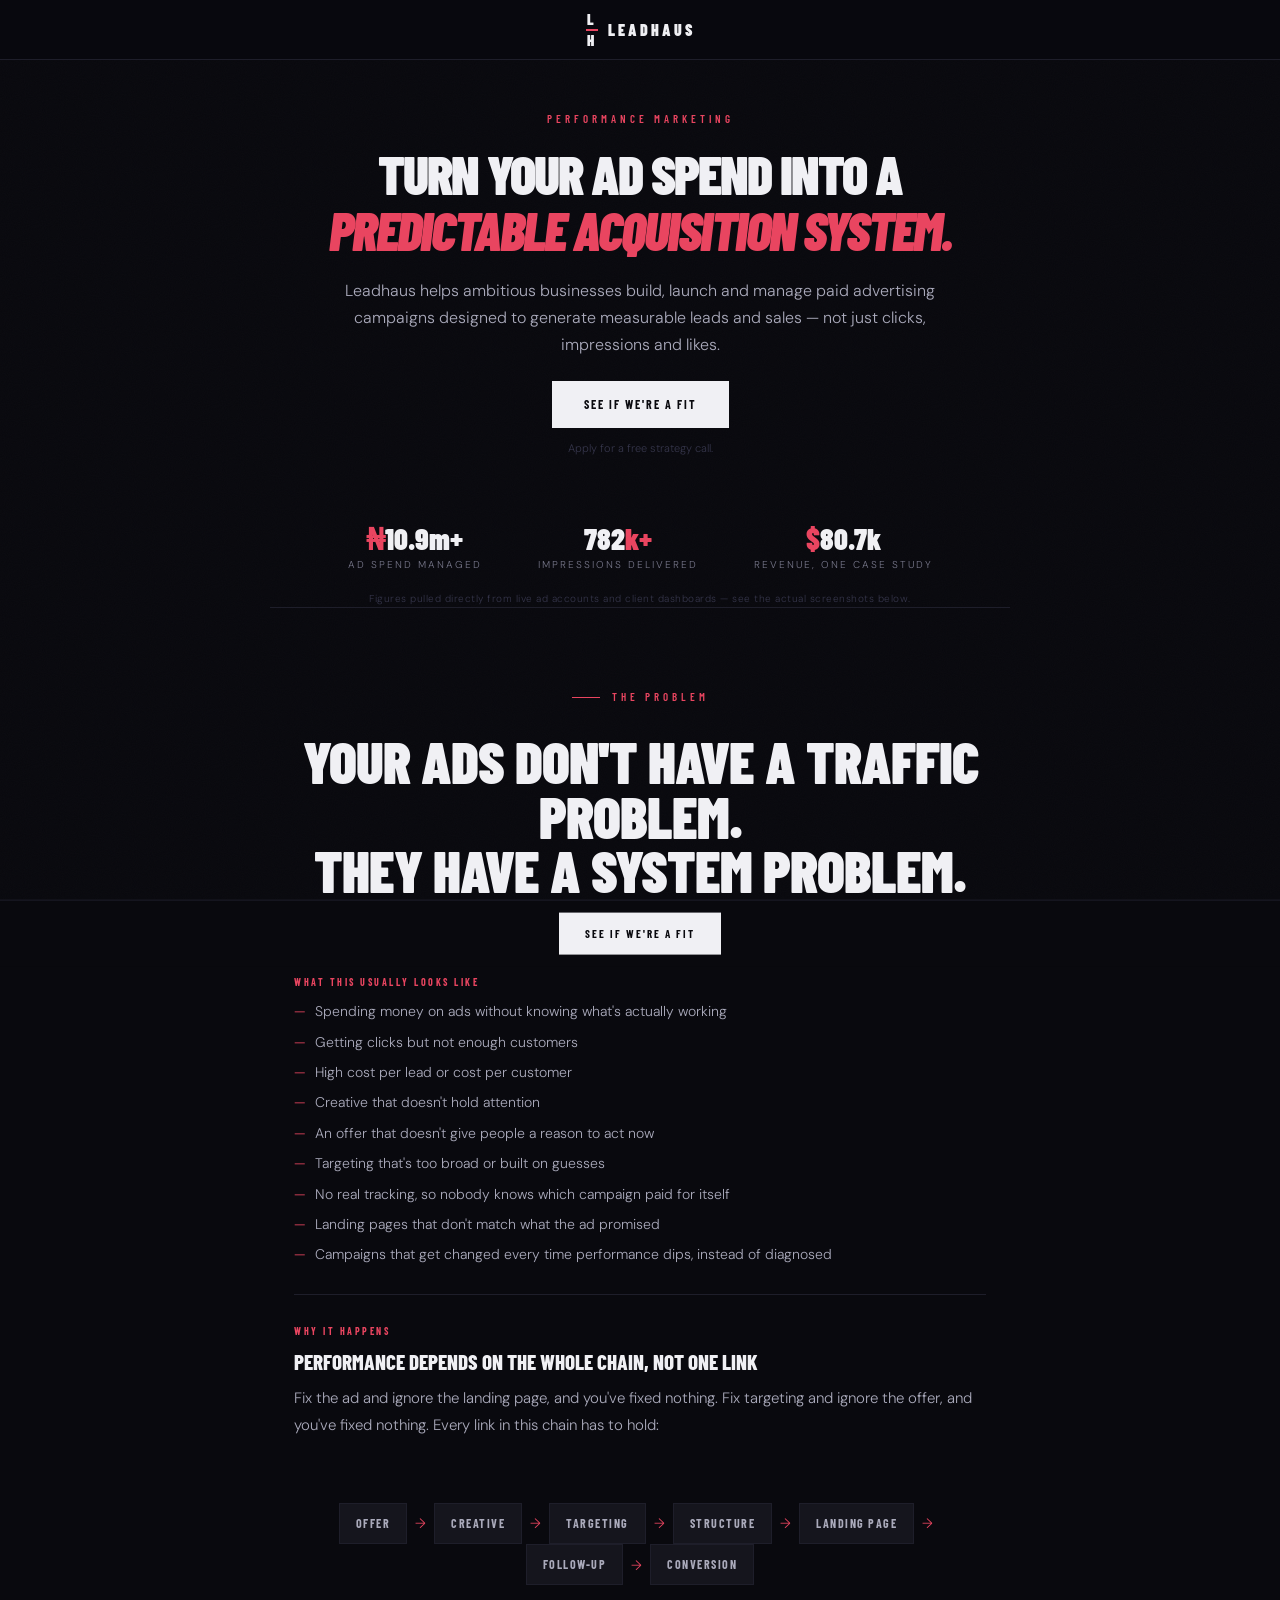
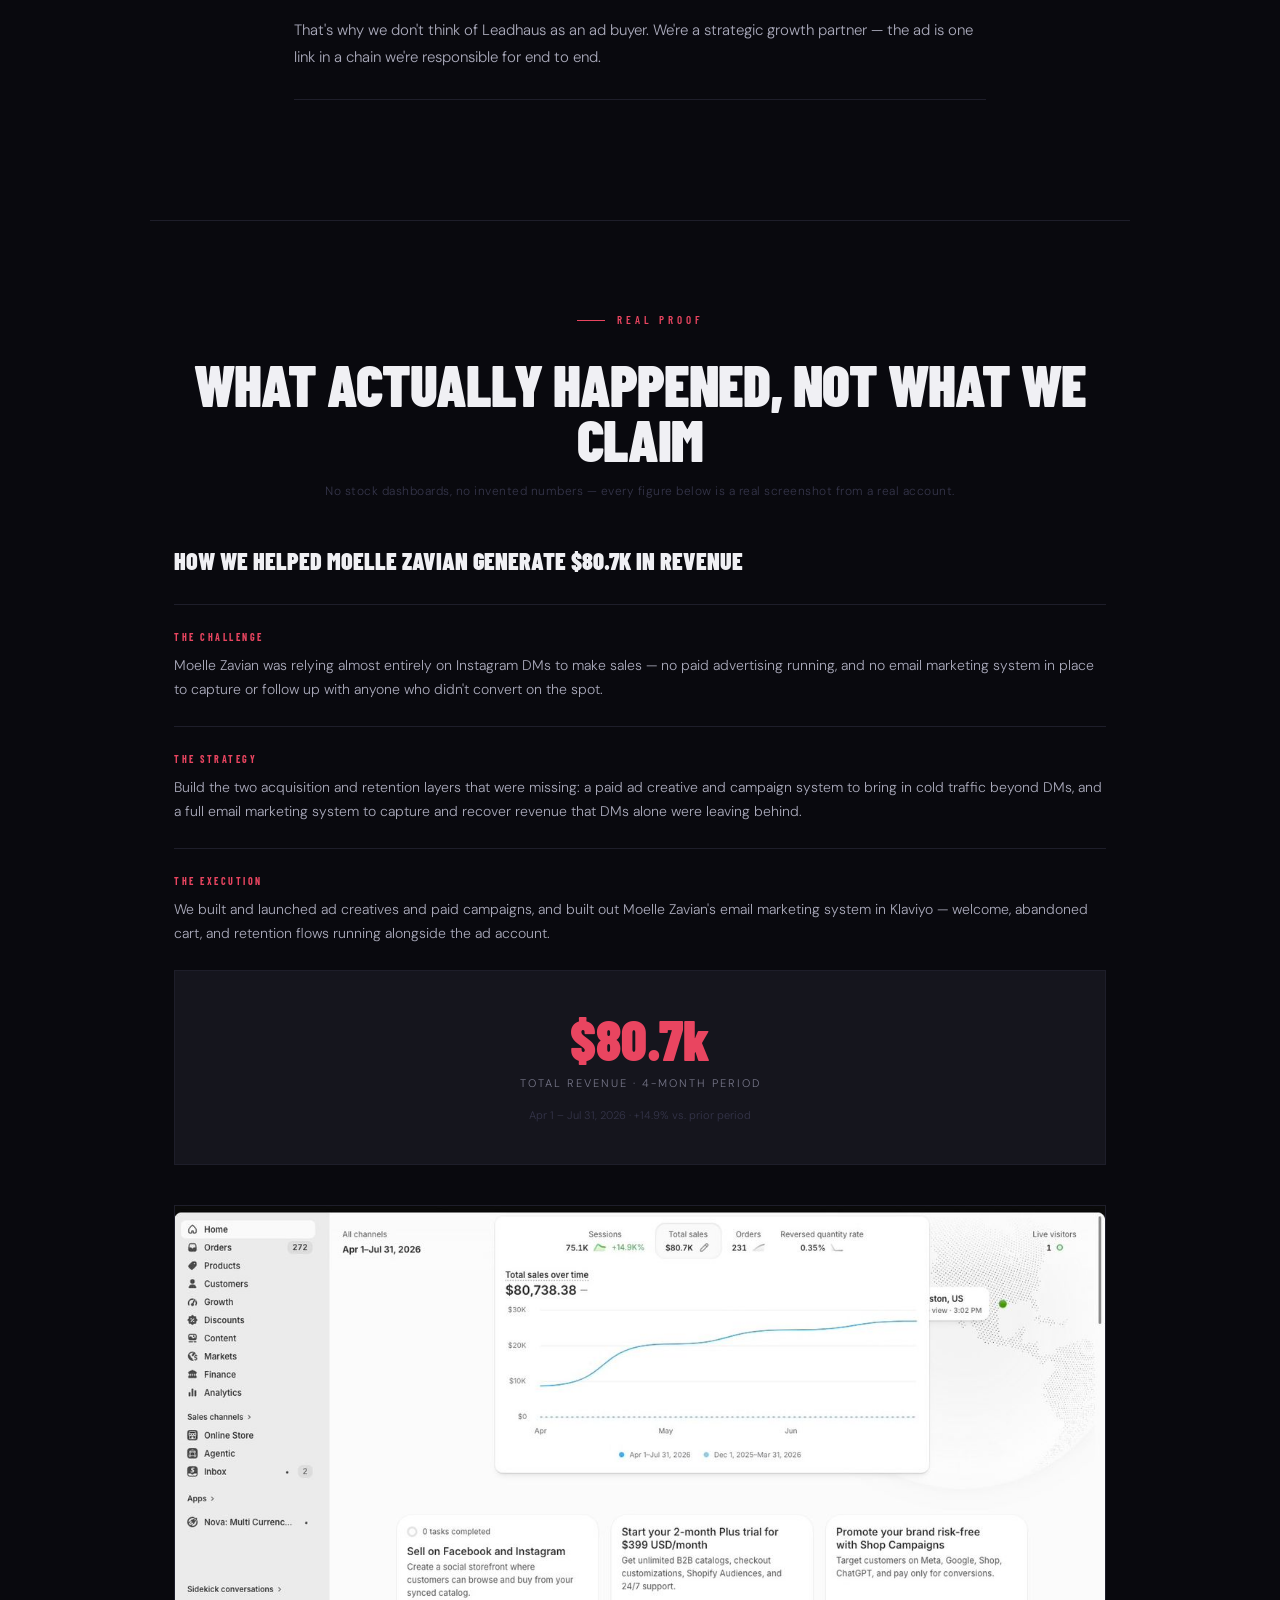
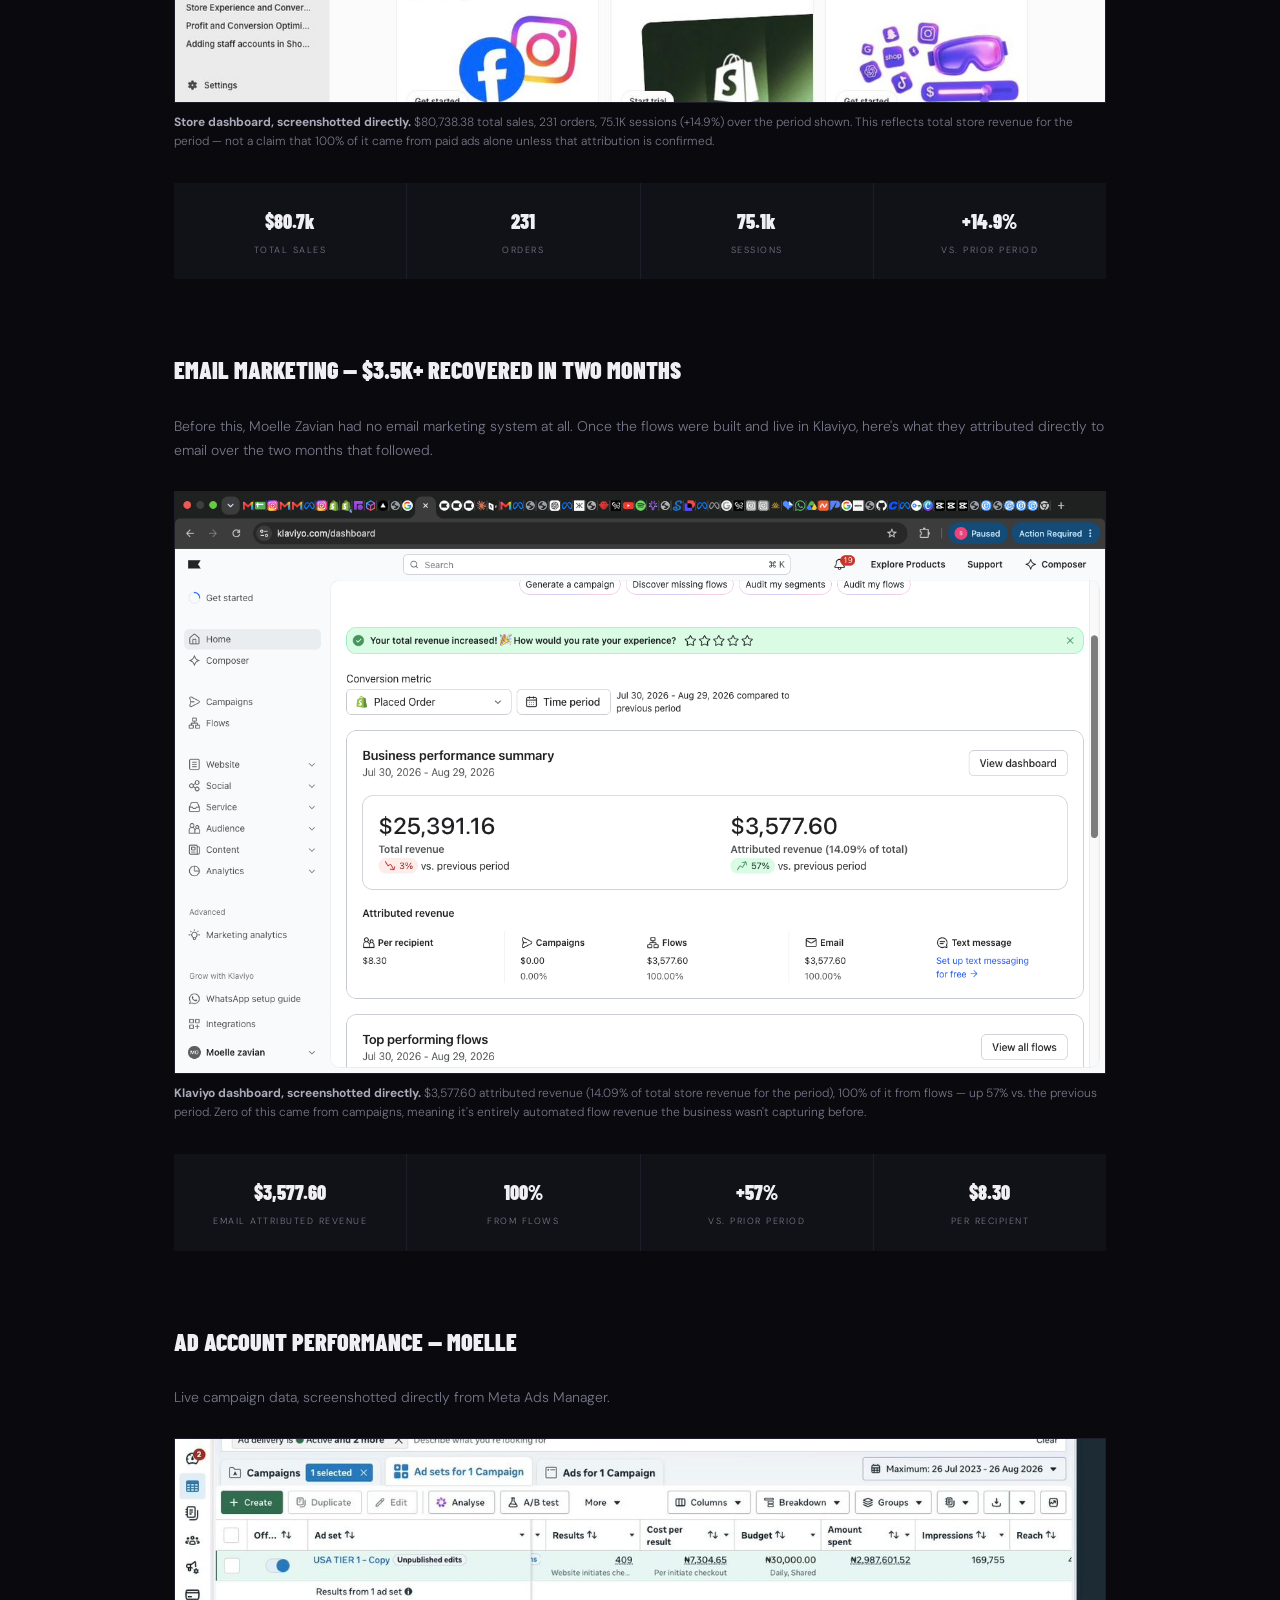
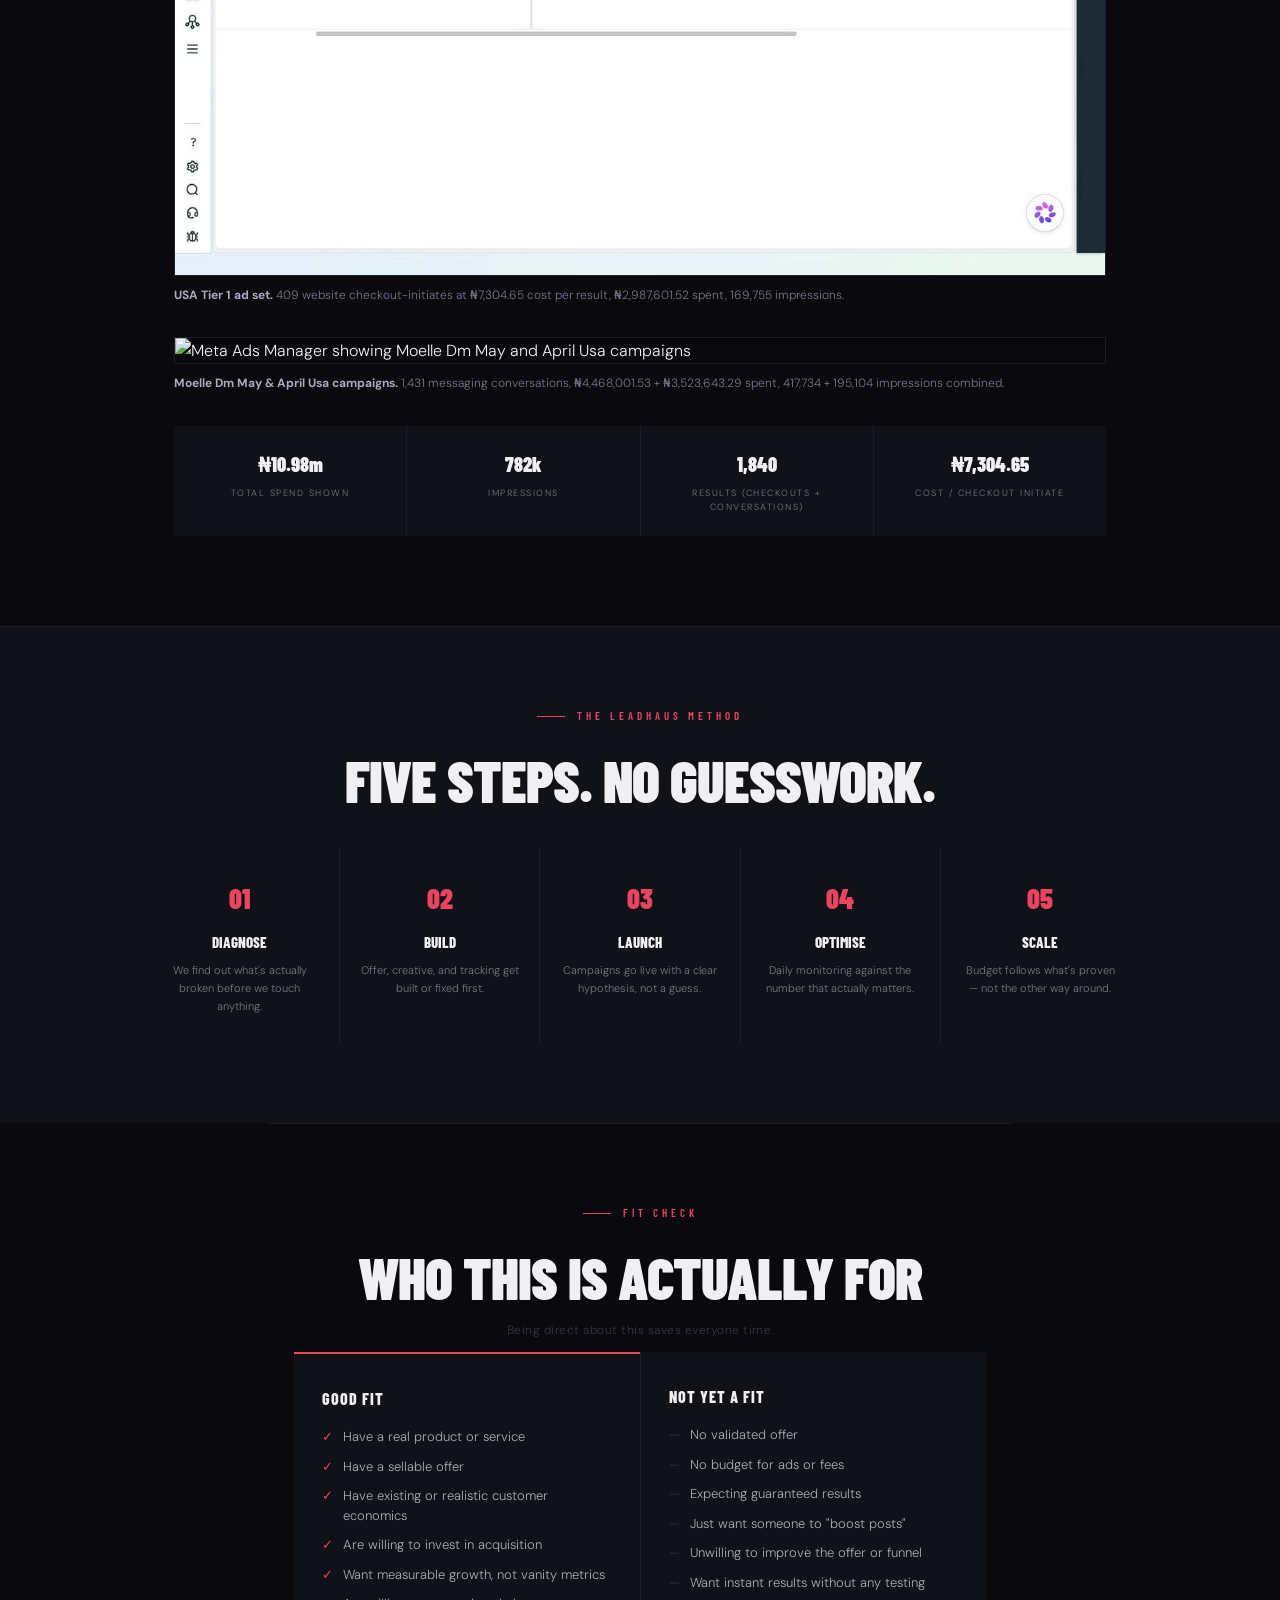
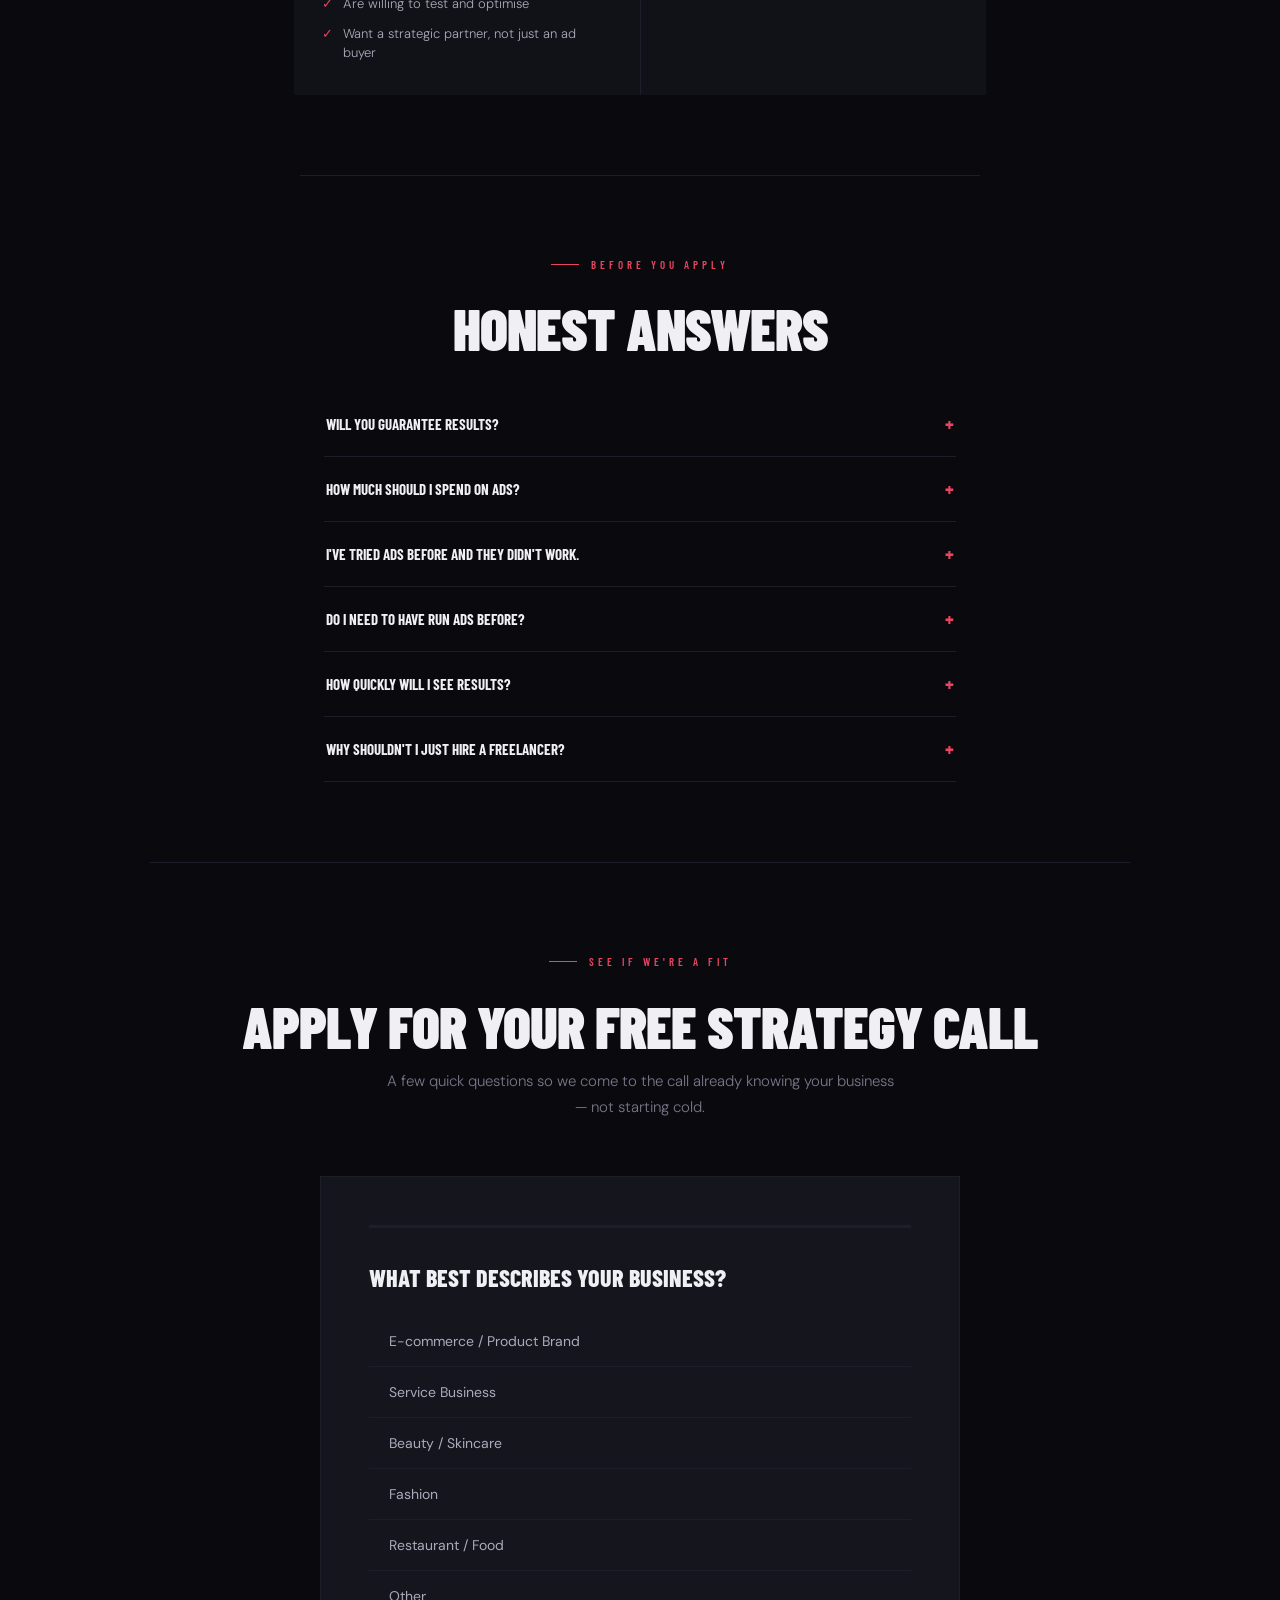
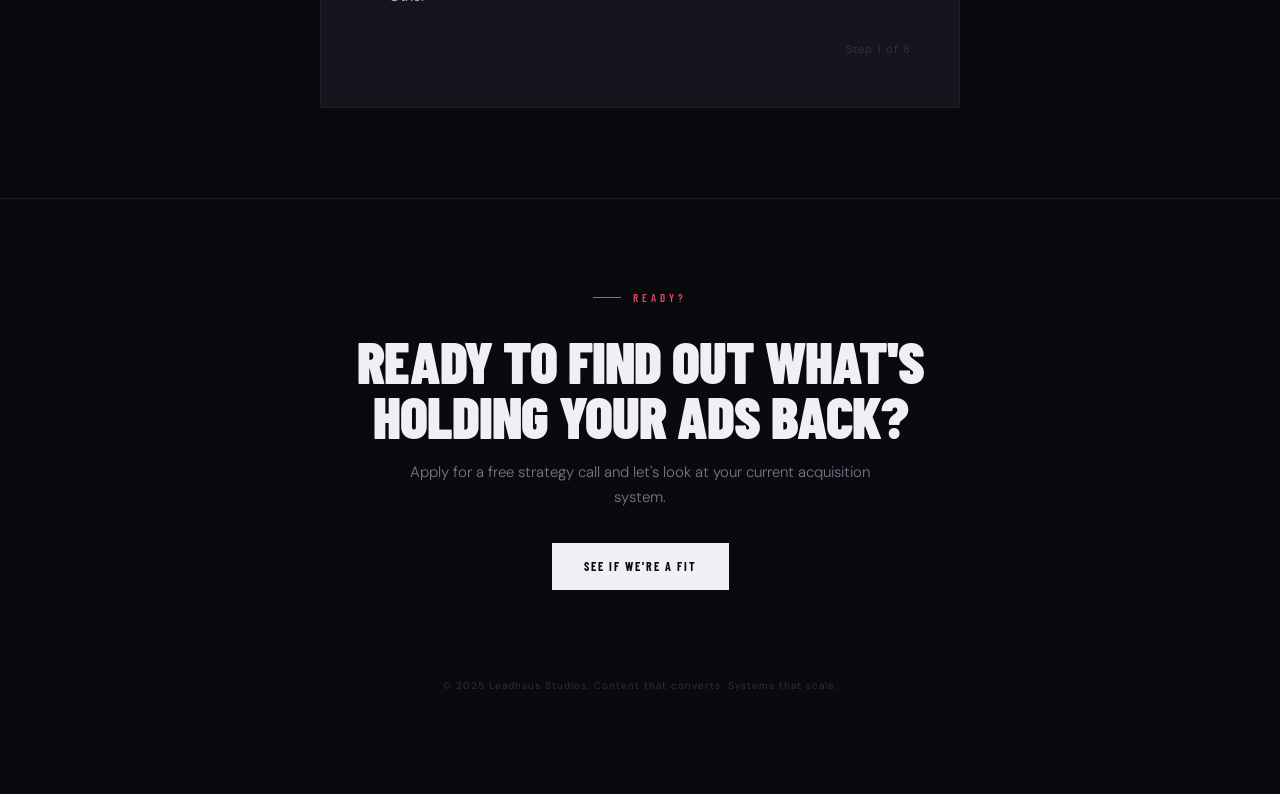
==== ads.html @ b910812f "Send website enquiries to the Leadhaus portal too Ads funnel, creator funnel and contact form post a" ====
<!DOCTYPE html>
<html lang="en">
<head>
<meta charset="UTF-8"/>
<meta name="viewport" content="width=device-width, initial-scale=1.0"/>
<title>Turn Your Ad Spend Into A Predictable Acquisition System — Leadhaus Studios</title>
<link rel="preconnect" href="https://fonts.googleapis.com"/>
<link href="https://fonts.googleapis.com/css2?family=Barlow+Condensed:ital,wght@0,300;0,400;0,600;0,700;0,800;0,900;1,700;1,900&family=DM+Sans:ital,wght@0,300;0,400;0,500;1,300&display=swap" rel="stylesheet"/>
<style>
:root{--black:#09090E;--dark:#111118;--card:#15151D;--border:#1E1E2A;--muted:#35354A;--dim:#77778A;--off:#AAAABB;--white:#F0F0F4;--red:#E94560;--fd:'Barlow Condensed',sans-serif;--fb:'DM Sans',sans-serif}
*,*::before,*::after{box-sizing:border-box;margin:0;padding:0}
html{scroll-behavior:smooth}
body{background:var(--black);color:var(--white);font-family:var(--fb);font-weight:300;line-height:1.6;overflow-x:hidden;cursor:pointer;min-height:100vh}
body::before{content:'';position:fixed;inset:0;z-index:0;pointer-events:none;opacity:.022;background-image:url("data:image/svg+xml,%3Csvg viewBox='0 0 200 200' xmlns='http://www.w3.org/2000/svg'%3E%3Cfilter id='n'%3E%3CfeTurbulence type='fractalNoise' baseFrequency='.85' numOctaves='4' stitchTiles='stitch'/%3E%3C/filter%3E%3Crect width='100%25' height='100%25' filter='url(%23n)'/%3E%3C/svg%3E");background-size:180px}

/* NAV */
nav{position:fixed;top:0;left:0;right:0;z-index:200;display:flex;align-items:stretch;border-bottom:1px solid var(--border);background:rgba(9,9,14,.93);backdrop-filter:blur(20px);height:64px;flex-wrap:wrap}
.nav-logo{display:flex;align-items:center;gap:10px;padding:0 36px 0 40px;font-family:var(--fd);font-weight:900;font-size:16px;letter-spacing:3px;text-transform:uppercase;color:var(--white);text-decoration:none;border-right:1px solid var(--border);white-space:nowrap;flex-shrink:0;cursor:pointer}
.nlm{display:flex;flex-direction:column;align-items:center;line-height:1}
.nlm span{font-size:15px}
.nlr{width:12px;height:2px;background:var(--red);margin:2px 0}
.nav-links{display:flex;align-items:stretch;flex:1;list-style:none}
.nav-links li{display:flex}
.nav-links a{display:flex;align-items:center;padding:0 28px;font-size:11px;font-weight:500;letter-spacing:2.5px;text-transform:uppercase;color:var(--dim);text-decoration:none;border-right:1px solid var(--border);transition:color .2s,background .2s;position:relative;cursor:pointer}
.nav-links a::after{content:'';position:absolute;bottom:0;left:0;right:0;height:2px;background:var(--red);transform:scaleX(0);transform-origin:left;transition:transform .25s cubic-bezier(.4,0,0,1)}
.nav-links a:hover{color:var(--white);background:rgba(255,255,255,.025)}
.nav-links a.active{color:var(--white)}
.nav-links a.active::after{transform:scaleX(1)}
.nav-right{display:flex;align-items:center;margin-left:auto;padding:0 40px 0 28px;border-left:1px solid var(--border)}
.nav-cta{font-family:var(--fd);font-weight:700;font-size:12px;letter-spacing:2px;text-transform:uppercase;color:var(--black);background:var(--white);padding:10px 22px;text-decoration:none;transition:background .2s,color .2s;cursor:pointer}
.nav-cta:hover{background:var(--red);color:var(--white)}

/* HAMBURGER */
.nav-burger{display:none;flex-direction:column;justify-content:center;gap:5px;width:44px;height:64px;padding:0 12px;cursor:pointer;background:none;border:none;margin-left:auto;flex-shrink:0}
.nav-burger span{display:block;width:20px;height:2px;background:var(--white);transition:all .25s}
.nav-burger.open span:nth-child(1){transform:translateY(7px) rotate(45deg)}
.nav-burger.open span:nth-child(2){opacity:0}
.nav-burger.open span:nth-child(3){transform:translateY(-7px) rotate(-45deg)}
.nav-mobile{display:none;width:100%;background:rgba(9,9,14,.98);border-top:1px solid var(--border);flex-direction:column;list-style:none}
.nav-mobile.open{display:flex}
.nav-mobile li a{display:block;padding:16px 24px;font-size:12px;font-weight:500;letter-spacing:2.5px;text-transform:uppercase;color:var(--dim);text-decoration:none;border-bottom:1px solid var(--border);transition:color .2s,background .2s}
.nav-mobile li a:hover,.nav-mobile li a.active{color:var(--white);background:rgba(255,255,255,.025)}
.nav-mobile li:last-child a{color:var(--black);background:var(--white);font-family:var(--fd);font-weight:700;letter-spacing:2px}
.nav-mobile li:last-child a:hover{background:var(--red);color:var(--white)}

/* PAGES */
main{display:block;min-height:100vh;padding-top:64px;animation:fadeIn .35s ease forwards}
@keyframes fadeIn{from{opacity:0;transform:translateY(8px)}to{opacity:1;transform:translateY(0)}}

/* SHARED */
.sec-label{font-family:var(--fd);font-size:11px;font-weight:600;letter-spacing:4px;text-transform:uppercase;color:var(--red);display:flex;align-items:center;gap:12px;margin-bottom:28px}
.sec-label::before{content:'';width:28px;height:1px;background:var(--red)}
.btn-p{font-family:var(--fd);font-weight:700;font-size:12px;letter-spacing:2px;text-transform:uppercase;color:var(--black);background:var(--white);padding:14px 32px;text-decoration:none;display:inline-block;border:none;cursor:pointer;transition:background .25s,color .25s}
.btn-p:hover{background:var(--red);color:var(--white)}
.btn-g{font-family:var(--fd);font-weight:600;font-size:11px;letter-spacing:2px;text-transform:uppercase;color:var(--dim);text-decoration:none;display:inline-flex;align-items:center;gap:8px;border:none;background:none;cursor:pointer;transition:color .2s}
.btn-g:hover{color:var(--white)}
.btn-g::after{content:'→';font-size:14px}
.fade-up{opacity:0;transform:translateY(28px);transition:opacity .65s ease,transform .65s ease}
.fade-up.show{opacity:1;transform:translateY(0)}
.d1{transition-delay:.1s}.d2{transition-delay:.2s}.d3{transition-delay:.3s}.d4{transition-delay:.4s}
h2{font-family:var(--fd);font-size:clamp(36px,4.5vw,60px);font-weight:900;line-height:.95;text-transform:uppercase;letter-spacing:-1px;margin-bottom:16px}
h2 em{color:var(--red);font-style:italic}
footer{background:var(--dark);padding:28px 48px;border-top:1px solid var(--border);display:flex;justify-content:space-between;align-items:center}
.fl{font-family:var(--fd);font-size:14px;font-weight:900;letter-spacing:3px;text-transform:uppercase}
.fl span{color:var(--red)}
footer p{font-size:10px;color:var(--muted);letter-spacing:1px}

/* HOME HERO */
.hero{min-height:calc(100vh - 64px);display:flex;flex-direction:column;justify-content:flex-end;padding:0 48px 80px;position:relative;overflow:hidden}
.hero-ghost{position:absolute;top:50%;left:50%;transform:translate(-50%,-50%);font-family:var(--fd);font-size:clamp(100px,17vw,240px);font-weight:900;font-style:italic;letter-spacing:-4px;color:transparent;-webkit-text-stroke:1px var(--border);white-space:nowrap;pointer-events:none;user-select:none}
.hero-line{position:absolute;top:0;bottom:0;width:1px;background:var(--border)}
.hero-content{position:relative;z-index:2;max-width:900px}
.hero-eye{font-family:var(--fd);font-size:11px;font-weight:600;letter-spacing:5px;text-transform:uppercase;color:var(--dim);display:flex;align-items:center;gap:14px;margin-bottom:18px}
.hero-eye::before{content:'';width:44px;height:1px;background:var(--red)}
h1{font-family:var(--fd);font-size:clamp(56px,8.5vw,118px);font-weight:900;line-height:.92;letter-spacing:-2px;text-transform:uppercase;margin-bottom:28px}
h1 em{font-style:italic;color:var(--red)}
.hero-sub{font-size:17px;font-weight:300;color:var(--off);max-width:500px;line-height:1.75;margin-bottom:40px}
.hero-acts{display:flex;gap:16px;align-items:center;flex-wrap:wrap}
.hero-nums{position:absolute;right:48px;bottom:80px;display:flex;flex-direction:column;gap:28px;z-index:2}
.hnum{text-align:right}
.hnum-n{font-family:var(--fd);font-size:44px;font-weight:900;line-height:1}
.hnum-n span{color:var(--red)}
.hnum-l{font-size:10px;letter-spacing:2px;text-transform:uppercase;color:var(--dim);margin-top:3px}

/* TICKER */
.ticker-w{border-top:1px solid var(--border);border-bottom:1px solid var(--border);padding:13px 0;overflow:hidden;background:var(--dark)}
.ticker{display:flex;animation:tick 22s linear infinite;white-space:nowrap}
.tick-i{font-family:var(--fd);font-size:12px;font-weight:700;letter-spacing:3px;text-transform:uppercase;color:var(--dim);padding:0 24px;flex-shrink:0}
.tick-i span{color:var(--red);margin:0 8px}
@keyframes tick{from{transform:translateX(0)}to{transform:translateX(-50%)}}

/* PAIN POINTS */
.pain{padding:110px 48px;border-top:1px solid var(--border);background:var(--dark)}
.pain-hd{margin-bottom:56px;max-width:640px}
.pain-hd p{font-size:15px;color:var(--dim);line-height:1.7;margin-top:12px}
.pain-g{display:grid;grid-template-columns:repeat(3,1fr);gap:1px;background:var(--border)}
.pain-c{background:var(--dark);padding:32px 28px;transition:background .2s}
.pain-c:hover{background:var(--card)}
.pain-c h4{font-family:var(--fd);font-size:19px;font-weight:800;text-transform:uppercase;margin-bottom:10px;line-height:1.15}
.pain-c p{font-size:13px;color:var(--dim);line-height:1.7}

/* QUALIFIER */
.qual{padding:110px 48px;border-top:1px solid var(--border)}
.qual-hd{max-width:600px}
.qual-hd p{font-size:15px;color:var(--dim);line-height:1.7;margin-top:12px;margin-bottom:44px}
.qual-list{list-style:none;display:flex;flex-direction:column;max-width:640px;margin-bottom:36px}
.qual-list li{display:flex;gap:14px;align-items:flex-start;padding:16px 0;border-bottom:1px solid var(--border);font-size:15px;color:var(--off)}
.qual-list li::before{content:'✓';color:var(--red);font-family:var(--fd);font-weight:900;font-size:16px}

/* FINAL CTA */
.fin-cta{padding:110px 48px;text-align:center;border-top:1px solid var(--border);background:var(--dark)}
.fin-cta h2{max-width:700px;margin:0 auto 16px}
.fin-cta p{font-size:15px;color:var(--dim);max-width:480px;margin:0 auto 32px;line-height:1.7}
.fin-cta .sec-note{font-size:12px;color:var(--muted);margin-top:18px}

/* WHAT WE DO */
.what{padding:110px 48px;border-top:1px solid var(--border)}
.what-g{display:grid;grid-template-columns:1fr 1fr;gap:72px;align-items:start}
.what-g p{font-size:15px;color:var(--off);line-height:1.8;margin-bottom:14px}
.svcs{margin-top:44px}
.svc{display:flex;gap:22px;align-items:flex-start;padding:22px 0;border-bottom:1px solid var(--border)}
.svc-n{font-family:var(--fd);font-size:11px;font-weight:600;letter-spacing:2px;color:var(--red);padding-top:3px;min-width:26px}
.svc-b h4{font-family:var(--fd);font-size:20px;font-weight:700;text-transform:uppercase;margin-bottom:5px}
.svc-b p{font-size:13px;color:var(--dim);line-height:1.7}
.stmt{border:1px solid var(--border);padding:36px;position:relative}
.stmt::before{content:'';position:absolute;top:-1px;left:0;width:56px;height:2px;background:var(--red)}
.stmt blockquote{font-family:var(--fd);font-size:26px;font-weight:700;font-style:italic;line-height:1.3;color:var(--white);margin-bottom:18px}
.stmt blockquote em{color:var(--red);font-style:normal}
.stmt cite{font-size:10px;letter-spacing:2px;text-transform:uppercase;color:var(--dim);font-style:normal}
.vs{margin-top:28px;border-top:1px solid var(--border);padding-top:24px}
.vs p{font-size:10px;letter-spacing:2px;text-transform:uppercase;color:var(--dim);margin-bottom:12px}
.vs-row{display:flex;justify-content:space-between;padding:9px 0;border-bottom:1px solid var(--border);font-size:12px}
.vs-row .no{color:var(--muted);text-decoration:line-through}
.vs-row .yes{color:var(--white);font-weight:500}

/* INDUSTRIES */
.inds{padding:110px 48px;background:var(--dark);border-top:1px solid var(--border)}
.inds-hd{margin-bottom:56px;max-width:560px}
.inds-hd p{font-size:15px;color:var(--dim);line-height:1.7}
.ind-g{display:grid;grid-template-columns:repeat(5,1fr);gap:1px;background:var(--border)}
.ind-c{background:var(--dark);padding:36px 28px;position:relative;overflow:hidden;transition:background .25s}
.ind-c::after{content:'';position:absolute;bottom:0;left:0;right:0;height:2px;background:var(--red);transform:scaleX(0);transform-origin:left;transition:transform .3s}
.ind-c:hover{background:var(--card)}
.ind-c:hover::after{transform:scaleX(1)}
.ind-icon{font-size:26px;margin-bottom:18px;display:block}
.ind-c h3{font-family:var(--fd);font-size:20px;font-weight:800;text-transform:uppercase;margin-bottom:10px}
.ind-c p{font-size:12px;color:var(--dim);line-height:1.7}
.ind-tag{margin-top:16px;font-size:9px;letter-spacing:2px;text-transform:uppercase;color:var(--red)}

/* PROCESS */
.proc{padding:110px 48px;border-top:1px solid var(--border)}
.proc-hd{margin-bottom:72px}
.proc-hd h2{max-width:620px}
.step{display:grid;grid-template-columns:72px 1fr 220px;align-items:stretch;border-top:1px solid var(--border);transition:background .2s}
.step:last-child{border-bottom:1px solid var(--border)}
.step:hover{background:var(--card)}
.sn{font-family:var(--fd);font-size:44px;font-weight:900;color:var(--border);padding:28px 0;line-height:1;align-self:center;transition:color .3s}
.step:hover .sn{color:var(--red)}
.sc{padding:28px 36px;border-left:1px solid var(--border)}
.sc h4{font-family:var(--fd);font-size:22px;font-weight:800;text-transform:uppercase;margin-bottom:8px}
.sc p{font-size:13px;color:var(--dim);line-height:1.7}
.sd{padding:28px 32px;border-left:1px solid var(--border);display:flex;flex-direction:column;justify-content:center;gap:6px}
.sd .st{font-size:9px;letter-spacing:2px;text-transform:uppercase;color:var(--red)}
.sd .sn2{font-size:13px;color:var(--off)}

/* TEAM */
.team-sec{padding:110px 48px;background:var(--dark);border-top:1px solid var(--border)}
.team-g{display:grid;grid-template-columns:repeat(3,1fr);gap:1px;background:var(--border);margin-top:56px}
.tm{background:var(--dark);padding:36px 28px;position:relative;overflow:hidden;transition:background .2s}
.tm::after{content:'';position:absolute;bottom:0;left:0;right:0;height:2px;background:var(--red);transform:scaleX(0);transform-origin:left;transition:transform .3s}
.tm:hover{background:var(--card)}
.tm:hover::after{transform:scaleX(1)}
.tm-role{font-size:9px;letter-spacing:2.5px;text-transform:uppercase;color:var(--red);margin-bottom:14px}
.tm-name{font-family:var(--fd);font-size:28px;font-weight:900;text-transform:uppercase;letter-spacing:-.5px;margin-bottom:12px}
.tm-desc{font-size:13px;color:var(--dim);line-height:1.7}

/* RESULTS */
.res-hero{padding:90px 48px 60px;border-bottom:1px solid var(--border)}
.res-hero p{font-size:16px;color:var(--dim);max-width:520px;line-height:1.7}
.stats-bar{display:grid;grid-template-columns:repeat(4,1fr);gap:1px;background:var(--border);border-bottom:1px solid var(--border)}
.stat-box{background:var(--dark);padding:36px 32px}
.sbl{font-size:10px;letter-spacing:2.5px;text-transform:uppercase;color:var(--dim);margin-bottom:10px}
.sbn{font-family:var(--fd);font-size:clamp(36px,4vw,52px);font-weight:900;line-height:1}
.sbn span{color:var(--red)}
.sbsub{font-size:11px;color:var(--muted);margin-top:6px}
.cases{padding:80px 48px}
.cases-hd{font-family:var(--fd);font-size:14px;font-weight:600;letter-spacing:3px;text-transform:uppercase;color:var(--dim);margin-bottom:32px;padding-bottom:16px;border-bottom:1px solid var(--border)}
.case-g{display:flex;flex-direction:column;gap:1px;background:var(--border);margin-bottom:48px}
.case{background:var(--dark);display:grid;grid-template-columns:260px 1fr 1fr 1fr;align-items:stretch;gap:1px;background:var(--border)}
.case:hover .case-left{background:var(--card)}
.case-left{background:var(--dark);padding:36px 32px}
.case-tag{font-size:9px;letter-spacing:2.5px;text-transform:uppercase;color:var(--red);margin-bottom:12px}
.case-brand{font-family:var(--fd);font-size:22px;font-weight:900;text-transform:uppercase;margin-bottom:6px}
.case-niche{font-size:12px;color:var(--dim)}
.case-meta{font-size:10px;color:var(--muted);margin-top:8px}
.case-m{background:var(--dark);padding:36px 32px}
.case-ml{font-size:9px;letter-spacing:2px;text-transform:uppercase;color:var(--dim);margin-bottom:8px}
.case-mv{font-family:var(--fd);font-size:28px;font-weight:900}
.case-mv span{color:var(--red)}
.case-ms{font-size:11px;color:var(--muted);margin-top:4px}
.case-quote{font-size:13px;color:var(--off);line-height:1.6;font-style:italic;margin-top:6px}
.coming{background:var(--card);border:1px dashed var(--muted);padding:56px 48px;text-align:center}
.coming strong{color:var(--dim);display:block;font-family:var(--fd);font-size:22px;font-weight:900;text-transform:uppercase;letter-spacing:1px;margin-bottom:8px}
.coming p{font-size:13px;color:var(--muted);line-height:1.7;max-width:420px;margin:0 auto 24px}
.res-cta{padding:60px 48px;text-align:center;border-top:1px solid var(--border)}
.res-cta h3{font-family:var(--fd);font-size:clamp(28px,3vw,44px);font-weight:900;text-transform:uppercase;margin-bottom:10px}
.res-cta p{font-size:14px;color:var(--dim);margin-bottom:28px}

/* CLARITY / AUDIT STRIP */
.cl-sec{padding:0 48px 80px}
.cl-hd{margin-bottom:1px}
.cl-hd h3{font-family:var(--fd);font-size:28px;font-weight:900;text-transform:uppercase;margin-bottom:8px}
.cl-hd p{font-size:14px;color:var(--dim);max-width:560px;line-height:1.7;margin-bottom:32px}
.cl-g{display:grid;grid-template-columns:repeat(3,1fr);gap:1px;background:var(--border)}
.cl-c{background:var(--dark);padding:32px 28px;transition:background .2s}
.cl-c:hover{background:var(--card)}
.cl-tag{font-size:9px;letter-spacing:2px;text-transform:uppercase;color:var(--red);margin-bottom:14px}
.cl-name{font-family:var(--fd);font-size:22px;font-weight:800;text-transform:uppercase;margin-bottom:6px}
.cl-price{font-family:var(--fd);font-size:30px;font-weight:900;margin-bottom:14px}
.cl-price span{font-size:13px;color:var(--dim);font-weight:400;font-family:var(--fb)}
.cl-c p{font-size:13px;color:var(--dim);line-height:1.7;margin-bottom:18px}

/* PACKAGES */
.pkg-hero{padding:90px 48px 60px;border-bottom:1px solid var(--border)}
.pkg-note{font-size:11px;color:var(--muted);margin-top:10px}
.pkgs{padding:0 48px 80px}
.pkg-g{display:grid;grid-template-columns:repeat(4,1fr);gap:1px;background:var(--border);margin-top:1px}
.pkg{background:var(--dark);padding:36px 26px;transition:background .2s}
.pkg:hover{background:var(--card)}
.pkg.feat{background:var(--red)}
.pkg.feat:hover{background:#d03b52}
.pkg-tag{font-size:9px;letter-spacing:2.5px;text-transform:uppercase;color:var(--dim);margin-bottom:20px}
.pkg.feat .pkg-tag{color:rgba(255,255,255,.6)}
.pkg-name{font-family:var(--fd);font-size:26px;font-weight:900;text-transform:uppercase;margin-bottom:4px}
.pkg-price{font-family:var(--fd);font-size:38px;font-weight:900;line-height:1;margin-bottom:4px}
.pkg-mo{font-size:13px;color:var(--dim);margin-bottom:36px}
.pkg.feat .pkg-mo{color:rgba(255,255,255,.65)}
.pkg-list{list-style:none;display:flex;flex-direction:column;gap:10px}
.pkg-list li{font-size:14px;color:var(--off);display:flex;gap:10px;align-items:flex-start}
.pkg.feat .pkg-list li{color:rgba(255,255,255,.85)}
.pkg-list li::before{content:'—';color:var(--red);font-size:12px;margin-top:3px;flex-shrink:0}
.pkg.feat .pkg-list li::before{color:rgba(255,255,255,.5)}
.lr-strip{background:var(--card);border:1px solid var(--border);padding:44px;display:grid;grid-template-columns:1fr auto;gap:48px;align-items:center;margin-top:1px}
.lr-tag{font-size:9px;letter-spacing:2.5px;text-transform:uppercase;color:var(--red);margin-bottom:16px}
.lr-title{font-family:var(--fd);font-size:28px;font-weight:900;text-transform:uppercase;margin-bottom:10px}
.lr-desc{font-size:14px;color:var(--dim);max-width:560px;line-height:1.7}
.lr-right{text-align:right;white-space:nowrap}
.lr-price{font-family:var(--fd);font-size:42px;font-weight:900;display:block;margin-bottom:4px}
.lr-note{font-size:11px;color:var(--muted)}
.addons{padding:0 48px 100px}
.addons h3{font-family:var(--fd);font-size:32px;font-weight:900;text-transform:uppercase;margin-bottom:32px;padding-top:56px;border-top:1px solid var(--border)}
.addon-g{display:flex;flex-direction:column}
.addon{display:grid;grid-template-columns:220px 1fr 140px;border-top:1px solid var(--border);padding:18px 0;align-items:center;gap:24px}
.addon:last-child{border-bottom:1px solid var(--border)}
.addon-n{font-family:var(--fd);font-size:15px;font-weight:700;text-transform:uppercase}
.addon-d{font-size:13px;color:var(--dim);line-height:1.5}
.addon-p{font-family:var(--fd);font-size:17px;font-weight:700;text-align:right}

/* CREATORS */
.cr-hero{padding:90px 48px 0;position:relative;overflow:hidden;border-bottom:1px solid var(--border)}
.cr-ghost{position:absolute;top:0;right:-40px;font-family:var(--fd);font-size:clamp(120px,16vw,200px);font-weight:900;font-style:italic;letter-spacing:-4px;color:transparent;-webkit-text-stroke:1px var(--border);white-space:nowrap;pointer-events:none;user-select:none;line-height:1}
.cr-content{position:relative;z-index:2;max-width:700px;padding-bottom:72px}
.cr-content p{font-size:17px;color:var(--off);line-height:1.75;max-width:500px;margin-bottom:36px}
.cr-who{padding:80px 48px;border-bottom:1px solid var(--border);background:var(--dark)}
.cr-who-sub{font-size:15px;color:var(--dim);max-width:520px;line-height:1.7;margin-bottom:48px}
.cr-who-g{display:grid;grid-template-columns:repeat(4,1fr);gap:1px;background:var(--border)}
.cr-who-c{background:var(--dark);padding:36px 32px;transition:background .2s}
.cr-who-c:hover{background:var(--card)}
.cr-who-c .icon{font-size:28px;margin-bottom:16px;display:block}
.cr-who-c h4{font-family:var(--fd);font-size:20px;font-weight:700;text-transform:uppercase;margin-bottom:8px}
.cr-who-c p{font-size:13px;color:var(--dim);line-height:1.7}
.cr-why{padding:80px 48px;border-bottom:1px solid var(--border)}
.cr-why h3{font-family:var(--fd);font-size:clamp(36px,3.5vw,54px);font-weight:900;line-height:.95;text-transform:uppercase;margin-bottom:48px}
.cr-benefits{display:flex;flex-direction:column}
.cr-ben{display:grid;grid-template-columns:64px 1fr 200px;align-items:center;border-top:1px solid var(--border);padding:24px 0;transition:all .2s;gap:24px}
.cr-ben:last-child{border-bottom:1px solid var(--border)}
.cr-ben:hover{background:var(--card);padding:24px 16px;margin:0 -16px}
.cr-ben .cb-i{font-size:28px}
.cr-ben h4{font-family:var(--fd);font-size:22px;font-weight:700;text-transform:uppercase;margin-bottom:4px}
.cr-ben p{font-size:13px;color:var(--dim);line-height:1.6}
.cb-tag{font-size:9px;letter-spacing:2px;text-transform:uppercase;color:var(--red);text-align:right}
.cr-niches{padding:80px 48px;background:var(--dark);border-bottom:1px solid var(--border)}
.niche-g{display:grid;grid-template-columns:repeat(4,1fr);gap:1px;background:var(--border);margin-top:40px}
.niche-c{background:var(--dark);padding:32px 26px;position:relative;overflow:hidden;transition:background .2s}
.niche-c:hover{background:var(--card)}
.niche-c::before{content:'';position:absolute;left:0;top:0;bottom:0;width:2px;background:var(--red)}
.niche-c .ni{font-size:24px;margin-bottom:14px;display:block}
.niche-c h4{font-family:var(--fd);font-size:18px;font-weight:800;text-transform:uppercase;margin-bottom:8px}
.niche-c p{font-size:12px;color:var(--dim);line-height:1.6}
.cr-form{padding:80px 48px;border-top:1px solid var(--border)}
.cr-form-grid{display:grid;grid-template-columns:1fr 1fr;gap:1px;background:var(--border);max-width:760px}
.cr-field{background:var(--dark);padding:0}
.cr-field label{display:block;font-size:9px;letter-spacing:2.5px;text-transform:uppercase;color:var(--red);padding:16px 20px 6px}
.cr-field input,.cr-field select,.cr-field textarea{width:100%;background:transparent;border:none;outline:none;color:var(--white);font-family:var(--fb);font-size:14px;font-weight:300;padding:0 20px 16px;cursor:pointer}
.cr-field select option{background:var(--dark);color:var(--white)}
.cr-field textarea{resize:none;height:90px;cursor:text}
.cr-field input{cursor:text}
.cr-field.full{grid-column:1/-1}
.cr-submit{margin-top:1px;background:var(--border);padding:20px;grid-column:1/-1;display:flex;align-items:center;justify-content:space-between}
.cr-note{font-size:11px;color:var(--dim)}
.cr-submit-btn{font-family:var(--fd);font-weight:700;font-size:12px;letter-spacing:2.5px;text-transform:uppercase;color:var(--black);background:var(--white);padding:13px 28px;border:none;cursor:pointer;transition:background .2s,color .2s}
.cr-submit-btn:hover{background:var(--red);color:var(--white)}

/* FUNNEL LANDING PAGE */
.fn-nav{position:fixed;top:0;left:0;right:0;z-index:200;display:flex;align-items:center;justify-content:space-between;padding:0 40px;height:64px;border-bottom:1px solid var(--border);background:rgba(9,9,14,.93);backdrop-filter:blur(20px)}
.fn-nav .nav-logo{border:none;padding:0}
.fn-trust{font-size:10px;letter-spacing:2px;text-transform:uppercase;color:var(--dim);display:flex;align-items:center;gap:8px}
.fn-hero{min-height:100vh;display:flex;flex-direction:column;justify-content:center;align-items:center;text-align:center;padding:140px 24px 80px;position:relative;overflow:hidden}
.fn-hero .hero-ghost{position:absolute;top:50%;left:50%;transform:translate(-50%,-50%);font-family:var(--fd);font-size:clamp(100px,17vw,240px);font-weight:900;font-style:italic;letter-spacing:-4px;color:transparent;-webkit-text-stroke:1px var(--border);white-space:nowrap;pointer-events:none;user-select:none}
.fn-hero-content{position:relative;z-index:2;max-width:760px}
.fn-eye{font-family:var(--fd);font-size:11px;font-weight:600;letter-spacing:5px;text-transform:uppercase;color:var(--red);margin-bottom:20px}
.fn-hero h1{font-size:clamp(42px,7vw,84px);margin-bottom:22px}
.fn-hero-sub{font-size:17px;color:var(--off);max-width:560px;margin:0 auto 36px;line-height:1.75}
.fn-nums{display:flex;gap:44px;justify-content:center;margin-top:56px;flex-wrap:wrap}
.fn-num{text-align:center}
.fn-num-n{font-family:var(--fd);font-size:38px;font-weight:900;line-height:1}
.fn-num-n span{color:var(--red)}
.fn-num-l{font-size:10px;letter-spacing:2px;text-transform:uppercase;color:var(--dim);margin-top:6px}
.fn-sec{padding:90px 24px;border-top:1px solid var(--border);max-width:980px;margin:0 auto}
.fn-sec.wide{max-width:none}
.fn-sec-hd{text-align:center;margin-bottom:56px}
.fn-sec-hd p{font-size:15px;color:var(--dim);max-width:520px;margin:14px auto 0;line-height:1.7}
.fn-pain-g{display:grid;grid-template-columns:repeat(3,1fr);gap:1px;background:var(--border);max-width:980px;margin:0 auto}
.fn-pain-c{background:var(--dark);padding:30px 26px}
.fn-pain-c h4{font-family:var(--fd);font-size:17px;font-weight:800;text-transform:uppercase;margin-bottom:8px;line-height:1.2}
.fn-pain-c p{font-size:12px;color:var(--dim);line-height:1.65}
.fn-offer-g{display:grid;grid-template-columns:1fr 1fr;gap:1px;background:var(--border)}
.fn-offer{background:var(--dark);padding:40px 34px}
.fn-offer h4{font-family:var(--fd);font-size:24px;font-weight:900;text-transform:uppercase;margin-bottom:10px}
.fn-offer p{font-size:13px;color:var(--dim);line-height:1.7;margin-bottom:18px}
.fn-offer ul{list-style:none;display:flex;flex-direction:column;gap:8px}
.fn-offer ul li{font-size:13px;color:var(--off);display:flex;gap:8px}
.fn-offer ul li::before{content:'—';color:var(--red)}
.fn-steps{display:flex;flex-direction:column}
.fn-step{display:grid;grid-template-columns:56px 1fr;gap:20px;padding:22px 0;border-top:1px solid var(--border)}
.fn-step:last-child{border-bottom:1px solid var(--border)}
.fn-step-n{font-family:var(--fd);font-size:32px;font-weight:900;color:var(--red)}
.fn-step h4{font-family:var(--fd);font-size:18px;font-weight:800;text-transform:uppercase;margin-bottom:4px}
.fn-step p{font-size:13px;color:var(--dim);line-height:1.6}
.fn-form-wrap{background:var(--card);border:1px solid var(--border);padding:48px;max-width:640px;margin:0 auto}
.fn-form{display:flex;flex-direction:column;gap:1px;background:var(--border)}
.fn-f{background:var(--card)}
.fn-f label{display:block;font-size:9px;letter-spacing:2.5px;text-transform:uppercase;color:var(--red);padding:16px 18px 6px}
.fn-f input,.fn-f select{width:100%;background:transparent;border:none;outline:none;color:var(--white);font-family:var(--fb);font-size:14px;font-weight:300;padding:0 18px 16px;cursor:text}
.fn-f select{cursor:pointer}
.fn-f select option{background:var(--dark);color:var(--white)}
.fn-submit-row{margin-top:16px}
.fn-submit-btn{width:100%;font-family:var(--fd);font-weight:700;font-size:14px;letter-spacing:2px;text-transform:uppercase;color:var(--black);background:var(--white);padding:16px;border:none;cursor:pointer;transition:background .2s,color .2s}
.fn-submit-btn:hover{background:var(--red);color:var(--white)}
.fn-small{font-size:11px;color:var(--muted);text-align:center;margin-top:16px}
.fn-footer{padding:32px 24px;text-align:center;border-top:1px solid var(--border);font-size:10px;color:var(--muted);letter-spacing:1px}

/* CASE STUDY NARRATIVE */
.cs{padding:90px 24px;border-top:1px solid var(--border);max-width:820px;margin:0 auto}
.cs-hd{text-align:center;margin-bottom:8px}
.cs-hd p{font-size:14px;color:var(--dim);margin-top:10px}
.cs-story{margin-top:40px}
.cs-block{display:grid;grid-template-columns:130px 1fr;gap:24px;padding:22px 0;border-top:1px solid var(--border)}
.cs-block:last-child{border-bottom:1px solid var(--border)}
.cs-label{font-family:var(--fd);font-size:11px;font-weight:700;letter-spacing:2px;text-transform:uppercase;color:var(--red);padding-top:2px}
.cs-block p{font-size:14px;color:var(--off);line-height:1.75}
.cs-quote{margin-top:36px;border-left:2px solid var(--red);padding-left:24px}
.cs-quote p{font-family:var(--fd);font-size:23px;font-weight:700;font-style:italic;color:var(--white);line-height:1.3}
.cs-quote span{display:block;margin-top:10px;font-size:11px;color:var(--dim);text-transform:uppercase;letter-spacing:1px}
.cs-transition{text-align:center;margin-top:52px;padding-top:40px;border-top:1px solid var(--border)}
.cs-transition p{font-size:17px;color:var(--white);font-family:var(--fd);text-transform:uppercase;font-weight:700;letter-spacing:.5px;margin-bottom:24px}
.cs-logos-label{text-align:center;font-size:10px;letter-spacing:2.5px;text-transform:uppercase;color:var(--muted);margin:48px 0 18px}
.cs-logos{display:flex;justify-content:center;gap:44px;flex-wrap:wrap;opacity:.75}
.cs-logos span{font-family:var(--fd);font-weight:800;font-size:16px;text-transform:uppercase;letter-spacing:1px;color:var(--off)}

/* SOCIAL PROOF */
.sp{padding:80px 24px;border-top:1px solid var(--border)}
.sp-hd{text-align:center;margin-bottom:48px}
.sp-hd p{font-size:14px;color:var(--dim);margin-top:10px}
.sp-stats{display:flex;justify-content:center;gap:48px;margin-bottom:56px;flex-wrap:wrap}
.sp-quotes{display:grid;grid-template-columns:repeat(3,1fr);gap:1px;background:var(--border);max-width:980px;margin:0 auto 48px}
.sp-quote{background:var(--dark);padding:30px 26px}
.sp-quote p{font-size:14px;color:var(--off);font-style:italic;line-height:1.7;margin-bottom:14px}
.sp-quote span{font-size:10px;color:var(--dim);text-transform:uppercase;letter-spacing:1px}
.sp-logos-label{text-align:center;font-size:10px;letter-spacing:2.5px;text-transform:uppercase;color:var(--muted);margin-bottom:20px}
.sp-logos{display:flex;justify-content:center;gap:44px;flex-wrap:wrap;opacity:.75}
.sp-logos span{font-family:var(--fd);font-weight:800;font-size:16px;text-transform:uppercase;letter-spacing:1px;color:var(--off)}

/* QUALIFICATION FUNNEL (ads.html) */
.trust-bar{display:flex;justify-content:center;gap:56px;flex-wrap:wrap;padding:36px 24px 0}
.trust-item{text-align:center}
.trust-n{font-family:var(--fd);font-size:30px;font-weight:900;line-height:1}
.trust-n span{color:var(--red)}
.trust-l{font-size:10px;letter-spacing:2px;text-transform:uppercase;color:var(--dim);margin-top:4px}
.trust-note{text-align:center;font-size:10px;color:var(--muted);margin-top:18px;letter-spacing:.5px}

.chain{display:flex;justify-content:center;align-items:center;flex-wrap:wrap;gap:0;margin:36px auto 0;max-width:880px}
.chain-node{font-family:var(--fd);font-size:12px;font-weight:700;letter-spacing:1.5px;text-transform:uppercase;color:var(--off);border:1px solid var(--border);padding:10px 16px;background:var(--card)}
.chain-arrow{color:var(--red);font-size:14px;padding:0 8px}

.cs2{padding:90px 24px;border-top:1px solid var(--border);max-width:980px;margin:0 auto}
.cs2-hd{text-align:center;margin-bottom:12px}
.cs2-hd p{font-size:12px;color:var(--muted);margin-top:10px;letter-spacing:.5px}
.cs2-block{padding:24px 0;border-top:1px solid var(--border)}
.cs2-block:last-of-type{border-bottom:1px solid var(--border);margin-bottom:40px}
.cs2-tag{font-family:var(--fd);font-size:10px;font-weight:700;letter-spacing:2.5px;text-transform:uppercase;color:var(--red);margin-bottom:8px}
.cs2-block p{font-size:14px;color:var(--off);line-height:1.75}
.cs2-result{text-align:center;padding:40px 24px;border:1px solid var(--border);background:var(--card);margin-bottom:40px}
.cs2-result-n{font-family:var(--fd);font-size:56px;font-weight:900;color:var(--red);line-height:1}
.cs2-result-l{font-size:11px;letter-spacing:2px;text-transform:uppercase;color:var(--dim);margin-top:8px}
.cs2-result-sub{font-size:11px;color:var(--muted);margin-top:14px}
.cs2-shots{display:flex;flex-direction:column;gap:32px}
.cs2-shot img{width:100%;display:block;border:1px solid var(--border)}
.cs2-shot-cap{font-size:12px;color:var(--dim);margin-top:10px;line-height:1.6}
.cs2-shot-cap strong{color:var(--off)}
.cs2-dash{display:grid;grid-template-columns:repeat(4,1fr);gap:1px;background:var(--border);margin-top:32px}
.cs2-dash-c{background:var(--dark);padding:22px 18px;text-align:center}
.cs2-dash-n{font-family:var(--fd);font-size:20px;font-weight:900}
.cs2-dash-l{font-size:9px;letter-spacing:1.5px;text-transform:uppercase;color:var(--dim);margin-top:6px}

.method-g{display:grid;grid-template-columns:repeat(5,1fr);gap:1px;background:var(--border);max-width:1000px;margin:0 auto}
.method-c{background:var(--dark);padding:28px 20px;text-align:center}
.method-n{font-family:var(--fd);font-size:28px;font-weight:900;color:var(--red);margin-bottom:10px}
.method-c h4{font-family:var(--fd);font-size:15px;font-weight:800;text-transform:uppercase;margin-bottom:8px}
.method-c p{font-size:11px;color:var(--dim);line-height:1.6}

.fit-g{display:grid;grid-template-columns:1fr 1fr;gap:1px;background:var(--border);max-width:900px;margin:0 auto}
.fit-c{background:var(--dark);padding:32px 28px}
.fit-c.yes{border-top:2px solid var(--red)}
.fit-c h4{font-family:var(--fd);font-size:16px;font-weight:800;text-transform:uppercase;margin-bottom:16px;letter-spacing:1px}
.fit-c ul{list-style:none;display:flex;flex-direction:column;gap:10px}
.fit-c ul li{font-size:13px;color:var(--off);display:flex;gap:10px;line-height:1.5}
.fit-c.yes ul li::before{content:'✓';color:var(--red);flex-shrink:0}
.fit-c.no ul li::before{content:'—';color:var(--muted);flex-shrink:0}

.qual-result{text-align:center;padding:20px 0}
.video-ph{max-width:640px;margin:0 auto 32px;aspect-ratio:16/9;background:var(--card);border:1px solid var(--border);display:flex;align-items:center;justify-content:center;flex-direction:column;gap:12px}
.video-ph .vp-icon{width:64px;height:64px;border-radius:50%;background:var(--red);display:flex;align-items:center;justify-content:center}
.video-ph .vp-icon::after{content:'';border-left:18px solid white;border-top:11px solid transparent;border-bottom:11px solid transparent;margin-left:5px}
.video-ph span{font-size:11px;color:var(--muted);letter-spacing:1px;text-transform:uppercase}
.qual-result .ti{font-size:40px;margin-bottom:16px}
.qual-result h3{font-family:var(--fd);font-size:28px;font-weight:900;text-transform:uppercase;margin-bottom:14px}
.qual-result p{font-size:14px;color:var(--dim);line-height:1.75;margin-bottom:24px;max-width:480px;margin-left:auto;margin-right:auto}
.cal-embed{width:100%;height:680px;border:1px solid var(--border);margin-top:24px;background:var(--card)}
.prep-list{list-style:none;display:flex;flex-direction:column;gap:8px;text-align:left;max-width:380px;margin:20px auto 0}
.prep-list li{font-size:13px;color:var(--off);display:flex;gap:10px}
.prep-list li::before{content:'—';color:var(--red)}

/* AUDIT APPLICATION FUNNEL */
.aud-steps{padding:80px 24px;border-top:1px solid var(--border);max-width:900px;margin:0 auto}
.aud-steps-hd{text-align:center;margin-bottom:48px}
.aud-step-g{display:grid;grid-template-columns:repeat(3,1fr);gap:1px;background:var(--border)}
.aud-step-c{background:var(--dark);padding:32px 26px;text-align:center}
.aud-step-n{font-family:var(--fd);font-size:34px;font-weight:900;color:var(--red);margin-bottom:12px}
.aud-step-c h4{font-family:var(--fd);font-size:17px;font-weight:800;text-transform:uppercase;margin-bottom:8px}
.aud-step-c p{font-size:12px;color:var(--dim);line-height:1.65}
.aud-form-sec{padding:80px 24px;border-top:1px solid var(--border);background:var(--dark)}
.aud-form-wrap{max-width:640px;margin:0 auto;background:var(--card);border:1px solid var(--border);padding:44px}
.aud-note{background:var(--black);border:1px solid var(--border);padding:16px 18px;font-size:12px;color:var(--dim);line-height:1.6;margin-bottom:28px}
.aud-note strong{color:var(--off)}
.aud-f{margin-bottom:1px;background:var(--border)}
.aud-f-inner{background:var(--card)}
.aud-f label{display:block;font-size:9px;letter-spacing:2.5px;text-transform:uppercase;color:var(--red);padding:14px 4px 6px}
.aud-f input,.aud-f select,.aud-f textarea{width:100%;background:transparent;border:none;outline:none;color:var(--white);font-family:var(--fb);font-size:14px;font-weight:300;padding:0 4px 14px;cursor:text;border-bottom:1px solid var(--border)}
.aud-f select{cursor:pointer}
.aud-f select option{background:var(--dark);color:var(--white)}
.aud-f textarea{resize:none;height:80px}
.aud-check{display:flex;gap:10px;align-items:flex-start;padding:16px 4px;font-size:12px;color:var(--dim);line-height:1.6}
.aud-check input{width:auto;margin-top:2px}
.aud-submit-btn{width:100%;font-family:var(--fd);font-weight:700;font-size:14px;letter-spacing:2px;text-transform:uppercase;color:var(--black);background:var(--white);padding:16px;border:none;cursor:pointer;transition:background .2s,color .2s;margin-top:16px}
.aud-submit-btn:hover{background:var(--red);color:var(--white)}
.aud-submit-btn:disabled{opacity:.6;cursor:default}
.aud-small{font-size:11px;color:var(--muted);text-align:center;margin-top:16px}
.aud-thanks{text-align:center;padding:20px 0}
.aud-thanks .ti{font-size:40px;margin-bottom:16px}
.aud-thanks h3{font-family:var(--fd);font-size:26px;font-weight:900;text-transform:uppercase;margin-bottom:12px}
.aud-thanks p{font-size:14px;color:var(--dim);margin-bottom:24px;line-height:1.7}

/* VSL FUNNEL PAGE */
.vsl-body{padding-top:0}
.vsl-nav{position:fixed;top:0;left:0;right:0;z-index:200;display:flex;align-items:center;justify-content:center;padding:0 24px;height:60px;border-bottom:1px solid var(--border);background:rgba(9,9,14,.93);backdrop-filter:blur(20px)}
.vsl-nav .nav-logo{border:none;padding:0}

.vsl-hero{padding:110px 24px 30px;text-align:center;max-width:820px;margin:0 auto}
.vsl-eye{font-family:var(--fd);font-size:11px;font-weight:600;letter-spacing:4px;text-transform:uppercase;color:var(--red);margin-bottom:18px}
.vsl-hero h1{font-size:clamp(30px,5.5vw,54px);line-height:1.05;margin-bottom:18px}
.vsl-hero-sub{font-size:16px;color:var(--off);max-width:620px;margin:0 auto 22px;line-height:1.7}
.vsl-trust{font-size:11px;letter-spacing:1.5px;text-transform:uppercase;color:var(--dim);margin-bottom:36px}

.vsl-player-wrap{max-width:820px;margin:0 auto 20px;padding:0 24px}
.vsl-player{position:relative;width:100%;aspect-ratio:16/9;background:linear-gradient(135deg,var(--card),var(--dark));border:1px solid var(--border);display:flex;align-items:center;justify-content:center;overflow:hidden;cursor:pointer}
.vsl-badge{position:absolute;top:14px;left:14px;background:var(--black);border:1px solid var(--border);padding:6px 12px;font-size:9px;letter-spacing:1.5px;text-transform:uppercase;color:var(--dim);z-index:4}
.vsl-play-btn{width:74px;height:74px;border-radius:50%;background:var(--red);display:flex;align-items:center;justify-content:center;box-shadow:0 0 0 0 rgba(233,69,96,.5);animation:vslpulse 2.2s infinite}
.vsl-play-btn::after{content:'';border-left:20px solid white;border-top:12px solid transparent;border-bottom:12px solid transparent;margin-left:6px}
@keyframes vslpulse{0%{box-shadow:0 0 0 0 rgba(233,69,96,.45)}70%{box-shadow:0 0 0 20px rgba(233,69,96,0)}100%{box-shadow:0 0 0 0 rgba(233,69,96,0)}}
.vsl-player-caption{text-align:center;font-size:12px;color:var(--muted);margin-top:12px}

.vsl-cta-below{text-align:center;margin:24px 0 60px;padding:0 24px}
.vsl-cta-note{font-size:11px;color:var(--muted);margin-top:12px}

.vsl-script{max-width:740px;margin:0 auto;padding:80px 24px;border-top:1px solid var(--border)}
.vsl-script-hd{text-align:center;margin-bottom:12px}
.vsl-script-hd p{font-size:12px;color:var(--muted);margin-top:8px;letter-spacing:.5px}
.vsl-block{padding:28px 0;border-top:1px solid var(--border)}
.vsl-block:last-child{border-bottom:1px solid var(--border);margin-bottom:40px}
.vsl-block-tag{font-family:var(--fd);font-size:10px;font-weight:700;letter-spacing:2.5px;text-transform:uppercase;color:var(--red);margin-bottom:10px}
.vsl-block h3{font-family:var(--fd);font-size:21px;font-weight:800;text-transform:uppercase;margin-bottom:10px;line-height:1.25}
.vsl-block p{font-size:15px;color:var(--off);line-height:1.8}
.vsl-block ul{margin-top:10px;list-style:none;display:flex;flex-direction:column;gap:8px}
.vsl-block ul li{font-size:14px;color:var(--off);display:flex;gap:10px}
.vsl-block ul li::before{content:'—';color:var(--red);flex-shrink:0}

.vsl-proof{padding:80px 24px;border-top:1px solid var(--border);background:var(--dark)}
.vsl-proof-hd{text-align:center;margin-bottom:40px}
.vsl-proof-stats{display:flex;justify-content:center;gap:44px;margin-bottom:52px;flex-wrap:wrap}
.vsl-proof-quotes{display:grid;grid-template-columns:repeat(3,1fr);gap:1px;background:var(--border);max-width:980px;margin:0 auto 44px}
.vsl-proof-quote{background:var(--dark);padding:28px 24px}
.vsl-proof-quote p{font-size:13px;color:var(--off);font-style:italic;line-height:1.7;margin-bottom:12px}
.vsl-proof-quote span{font-size:10px;color:var(--dim);text-transform:uppercase;letter-spacing:1px}
.vsl-logos-label{text-align:center;font-size:10px;letter-spacing:2.5px;text-transform:uppercase;color:var(--muted);margin-bottom:18px}
.vsl-logos{display:flex;justify-content:center;gap:44px;flex-wrap:wrap;opacity:.75}
.vsl-logos span{font-family:var(--fd);font-weight:800;font-size:16px;text-transform:uppercase;letter-spacing:1px;color:var(--off)}

.vsl-risk{max-width:680px;margin:0 auto;padding:80px 24px;text-align:center;border-top:1px solid var(--border)}
.vsl-risk-box{border:1px solid var(--border);padding:40px 36px;background:var(--card)}
.vsl-risk-box h3{font-family:var(--fd);font-size:24px;font-weight:900;text-transform:uppercase;margin-bottom:18px}
.vsl-risk-box ul{list-style:none;display:flex;flex-direction:column;gap:12px;text-align:left;max-width:460px;margin:0 auto}
.vsl-risk-box ul li{font-size:14px;color:var(--off);display:flex;gap:10px;line-height:1.5}
.vsl-risk-box ul li::before{content:'✓';color:var(--red);font-weight:900;flex-shrink:0}

.vsl-faq{max-width:680px;margin:0 auto;padding:80px 24px;border-top:1px solid var(--border)}
.vsl-faq-hd{text-align:center;margin-bottom:36px}
.vsl-faq-item{border-bottom:1px solid var(--border)}
.vsl-faq-q{padding:20px 2px;display:flex;justify-content:space-between;align-items:center;gap:16px;cursor:pointer;font-family:var(--fd);font-size:15px;font-weight:700;text-transform:uppercase;background:none;border:none;color:var(--white);width:100%;text-align:left}
.vsl-faq-q .plus{color:var(--red);font-size:20px;flex-shrink:0;transition:transform .2s}
.vsl-faq-item.open .vsl-faq-q .plus{transform:rotate(45deg)}
.vsl-faq-a{max-height:0;overflow:hidden;transition:max-height .3s ease}
.vsl-faq-item.open .vsl-faq-a{max-height:240px}
.vsl-faq-a p{font-size:13px;color:var(--dim);line-height:1.7;padding:0 2px 20px}

.vsl-final{padding:90px 24px 60px;text-align:center;border-top:1px solid var(--border)}
.vsl-final h2{max-width:640px;margin:0 auto 16px}
.vsl-final p{font-size:15px;color:var(--dim);max-width:460px;margin:0 auto 32px;line-height:1.7}

.vsl-footer{padding:28px 24px 100px;text-align:center;font-size:10px;color:var(--muted);letter-spacing:1px}

.vsl-sticky{position:fixed;bottom:0;left:0;right:0;background:var(--black);border-top:1px solid var(--border);padding:12px 20px;display:flex;align-items:center;justify-content:center;gap:16px;z-index:300;transform:translateY(100%);transition:transform .3s ease}
.vsl-sticky.show{transform:translateY(0)}
.vsl-sticky span{font-size:12px;color:var(--off);display:none}
.vsl-sticky .btn-p{padding:12px 26px;font-size:11px;flex-shrink:0}

/* QUIZ FUNNEL */
.qz-wrap{max-width:640px;margin:0 auto;background:var(--card);border:1px solid var(--border);padding:48px}
.qz-progress{height:3px;background:var(--border);margin-bottom:36px;position:relative;overflow:hidden}
.qz-progress-bar{height:100%;background:var(--red);transition:width .3s ease;width:0%}
.qz-step{display:none}
.qz-step.active{display:block;animation:fadeIn .35s ease}
.qz-q{font-family:var(--fd);font-size:24px;font-weight:800;text-transform:uppercase;margin-bottom:24px;line-height:1.15}
.qz-opts{display:flex;flex-direction:column;gap:1px;background:var(--border);margin-bottom:8px}
.qz-opt{background:var(--card);padding:16px 20px;font-size:14px;color:var(--off);cursor:pointer;transition:background .15s,color .15s;border:none;text-align:left;font-family:var(--fb);width:100%}
.qz-opt:hover{background:var(--dark);color:var(--white)}
.qz-opt.sel{background:var(--red);color:var(--white)}
.qz-nav{display:flex;justify-content:space-between;align-items:center;margin-top:20px}
.qz-back{background:none;border:none;color:var(--dim);font-family:var(--fd);font-size:12px;letter-spacing:1px;text-transform:uppercase;cursor:pointer;padding:0}
.qz-back:hover{color:var(--white)}
.qz-count{font-size:11px;color:var(--muted);letter-spacing:1px}
.qz-f{margin-bottom:1px;background:var(--border)}
.qz-f-inner{background:var(--card)}
.qz-f label{display:block;font-size:9px;letter-spacing:2.5px;text-transform:uppercase;color:var(--red);padding:14px 4px 6px}
.qz-f input{width:100%;background:transparent;border:none;outline:none;color:var(--white);font-family:var(--fb);font-size:14px;font-weight:300;padding:0 4px 14px;cursor:text;border-bottom:1px solid var(--border)}
.qz-submit-btn{width:100%;font-family:var(--fd);font-weight:700;font-size:14px;letter-spacing:2px;text-transform:uppercase;color:var(--black);background:var(--white);padding:16px;border:none;cursor:pointer;transition:background .2s,color .2s;margin-top:16px}
.qz-submit-btn:hover{background:var(--red);color:var(--white)}
.qz-submit-btn:disabled{opacity:.6;cursor:default}
.qz-thanks{text-align:center;padding:12px 0}
.qz-thanks .ti{font-size:40px;margin-bottom:16px}
.qz-thanks h3{font-family:var(--fd);font-size:26px;font-weight:900;text-transform:uppercase;margin-bottom:12px}
.qz-thanks p{font-size:14px;color:var(--dim);margin-bottom:24px;line-height:1.7}

/* CONTACT */
.ct-wrap{display:grid;grid-template-columns:1fr 1fr;min-height:calc(100vh - 64px)}
.ct-left{padding:80px 48px;border-right:1px solid var(--border);display:flex;flex-direction:column;justify-content:space-between;position:relative;overflow:hidden}
.ct-ghost{position:absolute;bottom:-20px;left:-20px;font-family:var(--fd);font-size:clamp(100px,14vw,180px);font-weight:900;font-style:italic;color:transparent;-webkit-text-stroke:1px var(--border);pointer-events:none;user-select:none;line-height:1}
.ct-left h2{margin-bottom:16px;position:relative;z-index:2}
.ct-left>p{font-size:16px;color:var(--dim);line-height:1.75;max-width:400px;position:relative;z-index:2;margin-bottom:32px}
.ct-ctas{display:flex;flex-direction:column;gap:1px;max-width:380px;position:relative;z-index:2}
.ct-cta-row{display:flex;align-items:center;gap:16px;padding:18px 20px;border:1px solid var(--border);text-decoration:none;color:var(--white);transition:all .2s;cursor:pointer}
.ct-cta-row:hover{border-color:var(--red);background:rgba(233,69,96,.05)}
.ct-cta-icon{width:36px;height:36px;background:rgba(233,69,96,.1);display:flex;align-items:center;justify-content:center;flex-shrink:0;font-size:16px}
.ct-cta-text h4{font-family:var(--fd);font-size:15px;font-weight:700;text-transform:uppercase;margin-bottom:1px}
.ct-cta-text p{font-size:11px;color:var(--dim)}
.ct-details{position:relative;z-index:2}
.ct-det-item{padding:20px 0;border-top:1px solid var(--border)}
.ct-det-item:last-child{border-bottom:1px solid var(--border)}
.dl{font-size:9px;letter-spacing:3px;text-transform:uppercase;color:var(--red);margin-bottom:6px}
.dv{font-family:var(--fd);font-size:20px;font-weight:700;color:var(--white)}
.dv a{color:var(--white);text-decoration:none;transition:color .2s}
.dv a:hover{color:var(--red)}
.ct-right{padding:80px 48px;background:var(--dark)}
.ct-right h3{font-family:var(--fd);font-size:32px;font-weight:800;text-transform:uppercase;margin-bottom:8px}
.ct-right>p{font-size:14px;color:var(--dim);margin-bottom:40px;line-height:1.6}
.ct-form{display:flex;flex-direction:column;gap:1px;background:var(--border)}
.ct-f{background:var(--dark);padding:0}
.ct-f label{display:block;font-size:9px;letter-spacing:2.5px;text-transform:uppercase;color:var(--red);padding:16px 20px 6px}
.ct-f input,.ct-f select,.ct-f textarea{width:100%;background:transparent;border:none;outline:none;color:var(--white);font-family:var(--fb);font-size:14px;font-weight:300;padding:0 20px 16px;cursor:text}
.ct-f select{cursor:pointer}
.ct-f select option{background:var(--dark);color:var(--white)}
.ct-f textarea{resize:none;height:110px;cursor:text}
.ct-type{display:grid;grid-template-columns:1fr 1fr;gap:1px}
.ct-submit-row{background:var(--black);padding:20px;display:flex;align-items:center;justify-content:space-between;border-top:1px solid var(--border)}
.ct-small{font-size:11px;color:var(--muted)}

/* RESPONSIVE */
@media(max-width:960px){
  .nav-links{display:none}
  .nav-burger{display:flex}
  nav{padding:0;flex-wrap:wrap;height:auto;min-height:64px}
  .nav-logo{height:64px;padding:0 20px}
  .nav-right{display:none}
  .hero,.what,.inds,.proc,.team-sec,.res-hero,.cases,.pkg-hero,.pkgs,.addons,.cr-hero,.cr-who,.cr-why,.cr-niches,.cr-form,.ct-left,.ct-right,.pain,.qual,.fin-cta{padding-left:24px;padding-right:24px}
  h1{font-size:52px}
  .what-g,.ct-wrap{grid-template-columns:1fr}
  .ind-g,.niche-g,.cr-who-g,.pain-g{grid-template-columns:1fr 1fr}
  .pkg-g,.team-g{grid-template-columns:1fr}
  .cl-g{grid-template-columns:1fr}
  .stats-bar{grid-template-columns:1fr 1fr}
  .case{grid-template-columns:1fr 1fr}
  .lr-strip{grid-template-columns:1fr}
  .lr-right{text-align:left}
  .step{grid-template-columns:48px 1fr}.sd{display:none}
  .cr-ben{grid-template-columns:48px 1fr}.cb-tag{display:none}
  .hero-nums{display:none}
  footer{flex-direction:column;gap:8px;text-align:center;padding:20px 24px}
  main{padding-top:64px}
  .fn-pain-g,.fn-offer-g{grid-template-columns:1fr}
  .fn-nums{gap:28px}
  .fn-form-wrap{padding:28px 20px}
  .fn-sec{padding:64px 20px}
  .sp-quotes{grid-template-columns:1fr}
  .sp-stats{gap:28px}
  .qz-wrap{padding:28px 20px}
  .qz-q{font-size:20px}
  .cs-block{grid-template-columns:1fr}
  .cs-block .cs-label{padding-top:0}
  .vsl-proof-quotes{grid-template-columns:1fr}
  .vsl-proof-stats{gap:28px}
  .vsl-risk-box{padding:28px 22px}
  .aud-step-g{grid-template-columns:1fr}
  .aud-form-wrap{padding:28px 20px}
  .chain-node{font-size:10px;padding:8px 12px}
  .cs2-dash{grid-template-columns:1fr 1fr}
  .method-g{grid-template-columns:1fr 1fr}
  .fit-g{grid-template-columns:1fr}
  .cal-embed{height:560px}
}

</style>
</head>
<body class="vsl-body">

<nav class="vsl-nav">
  <a href="index.html" class="nav-logo">
    <div class="nlm"><span>L</span><div class="nlr"></div><span>H</span></div>
    LEADHAUS
  </a>
</nav>

<main style="padding-top:0">

<!-- HERO -->
<section class="vsl-hero">
  <div class="vsl-eye fade-up">Performance Marketing</div>
  <h1 class="fade-up d1">Turn Your Ad Spend Into A<br/><em>Predictable Acquisition System.</em></h1>
  <p class="vsl-hero-sub fade-up d2">Leadhaus helps ambitious businesses build, launch and manage paid advertising campaigns designed to generate measurable leads and sales — not just clicks, impressions and likes.</p>
  <a href="#qual-quiz" class="btn-p fade-up d3">See If We're A Fit</a>
  <div class="vsl-cta-note fade-up d3">Apply for a free strategy call.</div>
</section>

<div class="trust-bar fade-up d3">
  <div class="trust-item"><div class="trust-n"><span>₦</span>10.9m+</div><div class="trust-l">Ad Spend Managed</div></div>
  <div class="trust-item"><div class="trust-n">782<span>k+</span></div><div class="trust-l">Impressions Delivered</div></div>
  <div class="trust-item"><div class="trust-n"><span>$</span>80.7k</div><div class="trust-l">Revenue, One Case Study</div></div>
</div>
<div class="trust-note fade-up d3">Figures pulled directly from live ad accounts and client dashboards — see the actual screenshots below.</div>

<!-- PROBLEM -->
<section class="vsl-script">
  <div class="vsl-script-hd fade-up">
    <div class="sec-label" style="justify-content:center">The Problem</div>
    <h2>Your Ads Don't Have A Traffic Problem.<br/>They Have A System Problem.</h2>
    <p>Every one of these is a symptom, not the disease.</p>
  </div>

  <div class="vsl-block fade-up">
    <div class="vsl-block-tag">What This Usually Looks Like</div>
    <ul>
      <li>Spending money on ads without knowing what's actually working</li>
      <li>Getting clicks but not enough customers</li>
      <li>High cost per lead or cost per customer</li>
      <li>Creative that doesn't hold attention</li>
      <li>An offer that doesn't give people a reason to act now</li>
      <li>Targeting that's too broad or built on guesses</li>
      <li>No real tracking, so nobody knows which campaign paid for itself</li>
      <li>Landing pages that don't match what the ad promised</li>
      <li>Campaigns that get changed every time performance dips, instead of diagnosed</li>
    </ul>
  </div>

  <div class="vsl-block fade-up d1">
    <div class="vsl-block-tag">Why It Happens</div>
    <h3>Performance Depends On The Whole Chain, Not One Link</h3>
    <p>Fix the ad and ignore the landing page, and you've fixed nothing. Fix targeting and ignore the offer, and you've fixed nothing. Every link in this chain has to hold:</p>
  </div>
  <div class="chain fade-up d2">
    <div class="chain-node">Offer</div><div class="chain-arrow">→</div>
    <div class="chain-node">Creative</div><div class="chain-arrow">→</div>
    <div class="chain-node">Targeting</div><div class="chain-arrow">→</div>
    <div class="chain-node">Structure</div><div class="chain-arrow">→</div>
    <div class="chain-node">Landing Page</div><div class="chain-arrow">→</div>
    <div class="chain-node">Follow-Up</div><div class="chain-arrow">→</div>
    <div class="chain-node">Conversion</div>
  </div>
  <div class="vsl-block fade-up d3" style="border-top:none;padding-top:32px">
    <p>That's why we don't think of Leadhaus as an ad buyer. We're a strategic growth partner — the ad is one link in a chain we're responsible for end to end.</p>
  </div>
</section>

<!-- PROOF / CASE STUDY -->
<section class="cs2">
  <div class="cs2-hd fade-up">
    <div class="sec-label" style="justify-content:center">Real Proof</div>
    <h2>What Actually Happened, Not What We Claim</h2>
    <p>No stock dashboards, no invented numbers — every figure below is a real screenshot from a real account.</p>
  </div>

  <div class="fade-up d1" style="margin-top:40px">
    <h3 style="font-family:var(--fd);font-size:24px;font-weight:900;text-transform:uppercase;margin-bottom:24px">How We Helped Moelle Zavian Generate $80.7K In Revenue</h3>

    <div class="cs2-block">
      <div class="cs2-tag">The Challenge</div>
      <p>Moelle Zavian was relying almost entirely on Instagram DMs to make sales — no paid advertising running, and no email marketing system in place to capture or follow up with anyone who didn't convert on the spot.</p>
    </div>
    <div class="cs2-block">
      <div class="cs2-tag">The Strategy</div>
      <p>Build the two acquisition and retention layers that were missing: a paid ad creative and campaign system to bring in cold traffic beyond DMs, and a full email marketing system to capture and recover revenue that DMs alone were leaving behind.</p>
    </div>
    <div class="cs2-block">
      <div class="cs2-tag">The Execution</div>
      <p>We built and launched ad creatives and paid campaigns, and built out Moelle Zavian's email marketing system in Klaviyo — welcome, abandoned cart, and retention flows running alongside the ad account.</p>
    </div>

    <div class="cs2-result">
      <div class="cs2-result-n">$80.7k</div>
      <div class="cs2-result-l">Total Revenue &middot; 4-Month Period</div>
      <div class="cs2-result-sub">Apr 1 – Jul 31, 2026 &middot; +14.9% vs. prior period</div>
    </div>

    <div class="cs2-shots">
      <div class="cs2-shot">
        <img src="proof-shopify-revenue.jpeg" alt="Shopify dashboard showing $80,738.38 in total sales over Apr 1 to Jul 31 2026"/>
        <div class="cs2-shot-cap"><strong>Store dashboard, screenshotted directly.</strong> $80,738.38 total sales, 231 orders, 75.1K sessions (+14.9%) over the period shown. This reflects total store revenue for the period — not a claim that 100% of it came from paid ads alone unless that attribution is confirmed.</div>
      </div>
    </div>

    <div class="cs2-dash fade-up d2">
      <div class="cs2-dash-c"><div class="cs2-dash-n">$80.7k</div><div class="cs2-dash-l">Total Sales</div></div>
      <div class="cs2-dash-c"><div class="cs2-dash-n">231</div><div class="cs2-dash-l">Orders</div></div>
      <div class="cs2-dash-c"><div class="cs2-dash-n">75.1k</div><div class="cs2-dash-l">Sessions</div></div>
      <div class="cs2-dash-c"><div class="cs2-dash-n">+14.9%</div><div class="cs2-dash-l">vs. Prior Period</div></div>
    </div>
  </div>

  <div class="fade-up d2" style="margin-top:72px">
    <h3 style="font-family:var(--fd);font-size:24px;font-weight:900;text-transform:uppercase;margin-bottom:24px">Email Marketing — $3.5K+ Recovered In Two Months</h3>
    <p style="font-size:14px;color:var(--dim);line-height:1.75;margin-bottom:28px">Before this, Moelle Zavian had no email marketing system at all. Once the flows were built and live in Klaviyo, here's what they attributed directly to email over the two months that followed.</p>

    <div class="cs2-shots">
      <div class="cs2-shot">
        <img src="proof-klaviyo-moelle.png" alt="Klaviyo dashboard showing Moelle Zavian $3,577.60 attributed revenue from email flows"/>
        <div class="cs2-shot-cap"><strong>Klaviyo dashboard, screenshotted directly.</strong> $3,577.60 attributed revenue (14.09% of total store revenue for the period), 100% of it from flows — up 57% vs. the previous period. Zero of this came from campaigns, meaning it's entirely automated flow revenue the business wasn't capturing before.</div>
      </div>
    </div>

    <div class="cs2-dash fade-up d3">
      <div class="cs2-dash-c"><div class="cs2-dash-n">$3,577.60</div><div class="cs2-dash-l">Email Attributed Revenue</div></div>
      <div class="cs2-dash-c"><div class="cs2-dash-n">100%</div><div class="cs2-dash-l">From Flows</div></div>
      <div class="cs2-dash-c"><div class="cs2-dash-n">+57%</div><div class="cs2-dash-l">vs. Prior Period</div></div>
      <div class="cs2-dash-c"><div class="cs2-dash-n">$8.30</div><div class="cs2-dash-l">Per Recipient</div></div>
    </div>
  </div>

  <div class="fade-up d3" style="margin-top:72px">
    <h3 style="font-family:var(--fd);font-size:24px;font-weight:900;text-transform:uppercase;margin-bottom:24px">Ad Account Performance — Moelle</h3>
    <p style="font-size:14px;color:var(--dim);line-height:1.75;margin-bottom:28px">Live campaign data, screenshotted directly from Meta Ads Manager.</p>

    <div class="cs2-shots">
      <div class="cs2-shot">
        <img src="proof-usa-tier1-adset.jpeg" alt="Meta Ads Manager showing USA Tier 1 ad set with 409 checkout-initiate results"/>
        <div class="cs2-shot-cap"><strong>USA Tier 1 ad set.</strong> 409 website checkout-initiates at ₦7,304.65 cost per result, ₦2,987,601.52 spent, 169,755 impressions.</div>
      </div>
      <div class="cs2-shot">
        <img src="images/proof-moelle-campaigns.jpeg" alt="Meta Ads Manager showing Moelle Dm May and April Usa campaigns"/>
        <div class="cs2-shot-cap"><strong>Moelle Dm May &amp; April Usa campaigns.</strong> 1,431 messaging conversations, ₦4,468,001.53 + ₦3,523,643.29 spent, 417,734 + 195,104 impressions combined.</div>
      </div>
    </div>

    <div class="cs2-dash fade-up d3">
      <div class="cs2-dash-c"><div class="cs2-dash-n">₦10.98m</div><div class="cs2-dash-l">Total Spend Shown</div></div>
      <div class="cs2-dash-c"><div class="cs2-dash-n">782k</div><div class="cs2-dash-l">Impressions</div></div>
      <div class="cs2-dash-c"><div class="cs2-dash-n">1,840</div><div class="cs2-dash-l">Results (Checkouts + Conversations)</div></div>
      <div class="cs2-dash-c"><div class="cs2-dash-n">₦7,304.65</div><div class="cs2-dash-l">Cost / Checkout Initiate</div></div>
    </div>
  </div>
</section>

<!-- METHOD -->
<section class="vsl-proof">
  <div class="vsl-proof-hd fade-up">
    <div class="sec-label" style="justify-content:center">The Leadhaus Method</div>
    <h2>Five Steps. No Guesswork.</h2>
  </div>
  <div class="method-g fade-up d1">
    <div class="method-c"><div class="method-n">01</div><h4>Diagnose</h4><p>We find out what's actually broken before we touch anything.</p></div>
    <div class="method-c"><div class="method-n">02</div><h4>Build</h4><p>Offer, creative, and tracking get built or fixed first.</p></div>
    <div class="method-c"><div class="method-n">03</div><h4>Launch</h4><p>Campaigns go live with a clear hypothesis, not a guess.</p></div>
    <div class="method-c"><div class="method-n">04</div><h4>Optimise</h4><p>Daily monitoring against the number that actually matters.</p></div>
    <div class="method-c"><div class="method-n">05</div><h4>Scale</h4><p>Budget follows what's proven — not the other way around.</p></div>
  </div>
</section>

<!-- WHO WE WORK WITH -->
<section class="vsl-script">
  <div class="vsl-script-hd fade-up">
    <div class="sec-label" style="justify-content:center">Fit Check</div>
    <h2>Who This Is Actually For</h2>
    <p>Being direct about this saves everyone time.</p>
  </div>
  <div class="fit-g fade-up d1">
    <div class="fit-c yes">
      <h4>Good Fit</h4>
      <ul>
        <li>Have a real product or service</li>
        <li>Have a sellable offer</li>
        <li>Have existing or realistic customer economics</li>
        <li>Are willing to invest in acquisition</li>
        <li>Want measurable growth, not vanity metrics</li>
        <li>Are willing to test and optimise</li>
        <li>Want a strategic partner, not just an ad buyer</li>
      </ul>
    </div>
    <div class="fit-c no">
      <h4>Not Yet A Fit</h4>
      <ul>
        <li>No validated offer</li>
        <li>No budget for ads or fees</li>
        <li>Expecting guaranteed results</li>
        <li>Just want someone to "boost posts"</li>
        <li>Unwilling to improve the offer or funnel</li>
        <li>Want instant results without any testing</li>
      </ul>
    </div>
  </div>
</section>

<!-- FAQ / OBJECTIONS -->
<section class="vsl-faq">
  <div class="vsl-faq-hd fade-up">
    <div class="sec-label" style="justify-content:center">Before You Apply</div>
    <h2>Honest Answers</h2>
  </div>
  <div class="fade-up d1">
    <div class="vsl-faq-item">
      <button type="button" class="vsl-faq-q" onclick="vslFaq(this)">Will you guarantee results?<span class="plus">+</span></button>
      <div class="vsl-faq-a"><p>No — and anyone who does is telling you what you want to hear, not the truth. What we can guarantee is a real diagnostic process, transparent reporting, and daily attention to the number that actually matters. Results depend on the offer, the market, and the economics, not just the ad account.</p></div>
    </div>
    <div class="vsl-faq-item">
      <button type="button" class="vsl-faq-q" onclick="vslFaq(this)">How much should I spend on ads?<span class="plus">+</span></button>
      <div class="vsl-faq-a"><p>Depends entirely on your margins and average order value. We'd rather work backwards from what a customer is worth to you than give you a number that means nothing without that context — that's exactly what the strategy call is for.</p></div>
    </div>
    <div class="vsl-faq-item">
      <button type="button" class="vsl-faq-q" onclick="vslFaq(this)">I've tried ads before and they didn't work.<span class="plus">+</span></button>
      <div class="vsl-faq-a"><p>Common, and usually the ad platform wasn't actually the problem — the offer, the targeting, or the landing page was. Part of the diagnose step is figuring out which link in the chain actually broke last time.</p></div>
    </div>
    <div class="vsl-faq-item">
      <button type="button" class="vsl-faq-q" onclick="vslFaq(this)">Do I need to have run ads before?<span class="plus">+</span></button>
      <div class="vsl-faq-a"><p>No. If you haven't started yet, we build the account and campaign structure properly from day one — arguably easier than untangling a messy existing account.</p></div>
    </div>
    <div class="vsl-faq-item">
      <button type="button" class="vsl-faq-q" onclick="vslFaq(this)">How quickly will I see results?<span class="plus">+</span></button>
      <div class="vsl-faq-a"><p>Most clients see first data within the first week of launch. Real optimisation — getting cost per result to where it should be — usually takes 2–4 weeks of daily adjustment. Anyone promising faster is skipping the testing that makes results durable.</p></div>
    </div>
    <div class="vsl-faq-item">
      <button type="button" class="vsl-faq-q" onclick="vslFaq(this)">Why shouldn't I just hire a freelancer?<span class="plus">+</span></button>
      <div class="vsl-faq-a"><p>You can, and for some businesses that's the right call. The difference is a freelancer usually manages the ad account; we look at the whole chain — offer, creative, landing page, follow-up — because a well-run ad account pointed at a broken funnel still fails.</p></div>
    </div>
  </div>
</section>

<!-- QUALIFICATION QUIZ -->
<section class="fn-sec" id="qual-quiz">
  <div class="fn-sec-hd fade-up">
    <div class="sec-label" style="justify-content:center">See If We're A Fit</div>
    <h2>Apply For Your Free Strategy Call</h2>
    <p>A few quick questions so we come to the call already knowing your business — not starting cold.</p>
  </div>

  <div class="qz-wrap fade-up d1">
    <div class="qz-progress"><div class="qz-progress-bar" id="qz-bar"></div></div>

    <div class="qz-step active" id="step-0">
      <div class="qz-q">What best describes your business?</div>
      <div class="qz-opts">
        <button type="button" class="qz-opt" onclick="qzSelect('business_type','E-commerce / Product Brand',this)">E-commerce / Product Brand</button>
        <button type="button" class="qz-opt" onclick="qzSelect('business_type','Service Business',this)">Service Business</button>
        <button type="button" class="qz-opt" onclick="qzSelect('business_type','Beauty / Skincare',this)">Beauty / Skincare</button>
        <button type="button" class="qz-opt" onclick="qzSelect('business_type','Fashion',this)">Fashion</button>
        <button type="button" class="qz-opt" onclick="qzSelect('business_type','Restaurant / Food',this)">Restaurant / Food</button>
        <button type="button" class="qz-opt" onclick="qzSelect('business_type','Other',this)">Other</button>
      </div>
      <div class="qz-nav"><span></span><span class="qz-count">Step 1 of 8</span></div>
    </div>

    <div class="qz-step" id="step-1">
      <div class="qz-q">What is your approximate monthly revenue?</div>
      <div class="qz-opts">
        <button type="button" class="qz-opt" onclick="qzScore('revenue','Pre-revenue',0,this)">Pre-revenue</button>
        <button type="button" class="qz-opt" onclick="qzScore('revenue','Under ₦500k',1,this)">Under ₦500k</button>
        <button type="button" class="qz-opt" onclick="qzScore('revenue','₦500k – ₦1m',2,this)">₦500k – ₦1m</button>
        <button type="button" class="qz-opt" onclick="qzScore('revenue','₦1m – ₦3m',3,this)">₦1m – ₦3m</button>
        <button type="button" class="qz-opt" onclick="qzScore('revenue','₦3m – ₦10m',4,this)">₦3m – ₦10m</button>
        <button type="button" class="qz-opt" onclick="qzScore('revenue','₦10m+',5,this)">₦10m+</button>
      </div>
      <div class="qz-nav"><button type="button" class="qz-back" onclick="qzBack()">&larr; Back</button><span class="qz-count">Step 2 of 8</span></div>
    </div>

    <div class="qz-step" id="step-2">
      <div class="qz-q">What are you currently spending on paid advertising each month?</div>
      <div class="qz-opts">
        <button type="button" class="qz-opt" onclick="qzScore('ad_spend','Not currently running ads',0,this)">I'm not currently running ads</button>
        <button type="button" class="qz-opt" onclick="qzScore('ad_spend','Under ₦50k',1,this)">Under ₦50k</button>
        <button type="button" class="qz-opt" onclick="qzScore('ad_spend','₦50k – ₦150k',2,this)">₦50k – ₦150k</button>
        <button type="button" class="qz-opt" onclick="qzScore('ad_spend','₦150k – ₦300k',3,this)">₦150k – ₦300k</button>
        <button type="button" class="qz-opt" onclick="qzScore('ad_spend','₦300k – ₦1m',4,this)">₦300k – ₦1m</button>
        <button type="button" class="qz-opt" onclick="qzScore('ad_spend','₦1m+',5,this)">₦1m+</button>
      </div>
      <div class="qz-nav"><button type="button" class="qz-back" onclick="qzBack()">&larr; Back</button><span class="qz-count">Step 3 of 8</span></div>
    </div>

    <div class="qz-step" id="step-3">
      <div class="qz-q">What's your biggest challenge with paid advertising?</div>
      <div class="qz-opts">
        <button type="button" class="qz-opt" onclick="qzSelect('challenge','Getting clicks but not enough sales',this)">Getting clicks but not enough sales</button>
        <button type="button" class="qz-opt" onclick="qzSelect('challenge','Cost per lead/customer is too high',this)">My cost per lead/customer is too high</button>
        <button type="button" class="qz-opt" onclick="qzSelect('challenge','Campaigns aren\'t spending effectively',this)">My campaigns aren't spending effectively</button>
        <button type="button" class="qz-opt" onclick="qzSelect('challenge','Don\'t know what\'s working',this)">I don't know what's working</button>
        <button type="button" class="qz-opt" onclick="qzSelect('challenge','Want to scale but performance drops',this)">I want to scale but performance drops</button>
        <button type="button" class="qz-opt" onclick="qzSelect('challenge','Haven\'t started advertising yet',this)">I haven't started advertising yet</button>
        <button type="button" class="qz-opt" onclick="qzSelect('challenge','Other',this)">Other</button>
      </div>
      <div class="qz-nav"><button type="button" class="qz-back" onclick="qzBack()">&larr; Back</button><span class="qz-count">Step 4 of 8</span></div>
    </div>

    <div class="qz-step" id="step-4">
      <div class="qz-q">What would you most like to achieve?</div>
      <div class="qz-opts">
        <button type="button" class="qz-opt" onclick="qzSelect('goal','Generate more leads',this)">Generate more leads</button>
        <button type="button" class="qz-opt" onclick="qzSelect('goal','Generate more sales',this)">Generate more sales</button>
        <button type="button" class="qz-opt" onclick="qzSelect('goal','Reduce acquisition costs',this)">Reduce acquisition costs</button>
        <button type="button" class="qz-opt" onclick="qzSelect('goal','Scale existing campaigns',this)">Scale existing campaigns</button>
        <button type="button" class="qz-opt" onclick="qzSelect('goal','Launch paid advertising properly',this)">Launch paid advertising properly</button>
        <button type="button" class="qz-opt" onclick="qzSelect('goal','Build a predictable acquisition system',this)">Build a predictable acquisition system</button>
        <button type="button" class="qz-opt" onclick="qzSelect('goal','Other',this)">Other</button>
      </div>
      <div class="qz-nav"><button type="button" class="qz-back" onclick="qzBack()">&larr; Back</button><span class="qz-count">Step 5 of 8</span></div>
    </div>

    <div class="qz-step" id="step-5">
      <div class="qz-q">When are you looking to start?</div>
      <div class="qz-opts">
        <button type="button" class="qz-opt" onclick="qzScore('timeline','Immediately',3,this)">Immediately</button>
        <button type="button" class="qz-opt" onclick="qzScore('timeline','Within 30 days',2,this)">Within 30 days</button>
        <button type="button" class="qz-opt" onclick="qzScore('timeline','1–3 months',1,this)">1–3 months</button>
        <button type="button" class="qz-opt" onclick="qzScore('timeline','Just researching',0,this)">I'm just researching</button>
      </div>
      <div class="qz-nav"><button type="button" class="qz-back" onclick="qzBack()">&larr; Back</button><span class="qz-count">Step 6 of 8</span></div>
    </div>

    <div class="qz-step" id="step-6">
      <div class="qz-q">Where should we send your results?</div>
      <form id="qz-form">
        <input type="hidden" name="_subject" id="hid_subject" value="New Application — Leadhaus Ads" />
        <input type="hidden" name="business_type" id="hid_business_type" />
        <input type="hidden" name="revenue" id="hid_revenue" />
        <input type="hidden" name="ad_spend" id="hid_ad_spend" />
        <input type="hidden" name="challenge" id="hid_challenge" />
        <input type="hidden" name="goal" id="hid_goal" />
        <input type="hidden" name="timeline" id="hid_timeline" />
        <input type="hidden" name="lead_score" id="hid_lead_score" />
        <input type="hidden" name="lead_category" id="hid_lead_category" />
        <input type="hidden" name="utm_source" id="hid_utm_source" />
        <input type="hidden" name="utm_medium" id="hid_utm_medium" />
        <input type="hidden" name="utm_campaign" id="hid_utm_campaign" />
        <input type="hidden" name="utm_content" id="hid_utm_content" />
        <input type="hidden" name="landing_page" id="hid_landing_page" />
        <input type="hidden" name="submitted_at" id="hid_submitted_at" />
        <div class="qz-f"><div class="qz-f-inner"><label>Full Name *</label><input type="text" name="full_name" required /></div></div>
        <div class="qz-f"><div class="qz-f-inner"><label>Business / Brand Name *</label><input type="text" name="brand_name" required /></div></div>
        <div class="qz-f"><div class="qz-f-inner"><label>WhatsApp Number *</label><input type="tel" name="whatsapp" placeholder="+234 XXX XXX XXXX" required /></div></div>
        <div class="qz-f"><div class="qz-f-inner"><label>Email *</label><input type="email" name="email" required /></div></div>
        <div class="qz-f"><div class="qz-f-inner"><label>Website Or Social Media URL *</label><input type="text" name="website_social" placeholder="yourbrand.com or @yourbrand" required /></div></div>
        <button type="submit" class="qz-submit-btn" id="qz-submit-btn">See My Results</button>
      </form>
      <div class="qz-nav"><button type="button" class="qz-back" onclick="qzBack()">&larr; Back</button><span class="qz-count">Step 7 of 8</span></div>
    </div>

    <!-- QUALIFIED / HOT -->
    <div class="qz-step" id="step-qualified">
      <div class="qual-result" id="qualified-pre-booking">
        <div class="ti">✅</div>
        <h3>You're A Potential Fit</h3>
        <p>Based on your answers, it looks like Leadhaus may be able to help. The next step is a free strategy call where we'll look at your current acquisition system, identify the biggest opportunities, and determine whether we're a good fit to work together.</p>
        <p style="font-family:var(--fd);font-size:16px;font-weight:800;text-transform:uppercase;color:var(--white)">Let's See What's Possible</p>
        <p>This isn't a generic sales call — we'll review your current marketing, identify what's holding your acquisition system back, and determine whether Leadhaus can help.</p>
        <iframe class="cal-embed" data-cal-widget src="https://calendly.com/leadhaus/30min?embed_domain=leadhausstudios.com&embed_type=Inline&hide_gdpr_banner=1" title="Book a call with Leadhaus"></iframe>
        <p style="margin-top:28px;font-weight:700;color:var(--white)">Before your call, have ready:</p>
        <ul class="prep-list">
          <li>Current monthly revenue</li>
          <li>Current ad spend</li>
          <li>Main acquisition channel today</li>
          <li>Current cost per acquisition, if known</li>
          <li>Your main growth goal</li>
        </ul>
      </div>

      <!-- Revealed automatically once Calendly confirms a booking — see calendlyBookedHandler() -->
      <div class="qual-result" id="post-booking-panel" style="display:none">
        <div class="ti">✅</div>
        <h3>You're Booked.</h3>
        <p>Confirmation is on its way to your email and WhatsApp. Before the call, watch this 2-3 minute video — it covers who Leadhaus is, what happens on the call, and how to get the most out of it.</p>
        <div class="video-ph" id="pre-call-video">
          <div class="vp-icon"></div>
          <span>Pre-call video — swap in once filmed</span>
          <!--
            SWAP-IN INSTRUCTIONS: replace this placeholder div with a real embed once the video exists, e.g.
            <iframe src="https://player.vimeo.com/video/XXXXXXX" style="width:100%;height:100%;border:0"></iframe>
          -->
        </div>
        <p style="font-weight:700;color:var(--white);margin-bottom:14px">The video covers:</p>
        <ul class="prep-list">
          <li>Who Leadhaus is and how we work</li>
          <li>Exactly what happens on the call</li>
          <li>What to have ready (see below)</li>
          <li>That the call is about fit — no pressure, no hard sell</li>
        </ul>
        <p style="font-weight:700;color:var(--white);margin:24px 0 14px">Have this ready before we talk:</p>
        <ul class="prep-list">
          <li>Current monthly revenue</li>
          <li>Current ad spend</li>
          <li>Main acquisition channel today</li>
          <li>Current cost per acquisition, if known</li>
          <li>Your main growth goal</li>
        </ul>
        <p style="font-size:12px;color:var(--muted);margin-top:24px">Need to reschedule? Use the link in your confirmation email — no need to fill this form out again.</p>
      </div>
    </div>

    <!-- WARM -->
    <div class="qz-step" id="step-warm">
      <div class="qual-result" id="warm-pre-booking">
        <div class="ti">🤝</div>
        <h3>You May Be A Fit — Timing Matters</h3>
        <p>Based on your answers, Leadhaus could help, but the timing or current stage might mean a slightly different starting point than a full retainer. You're welcome to book a call if you'd like to talk it through — no pressure either way.</p>
        <iframe class="cal-embed" data-cal-widget src="https://calendly.com/leadhaus/30min?embed_domain=leadhausstudios.com&embed_type=Inline&hide_gdpr_banner=1" title="Book a call with Leadhaus"></iframe>
      </div>
      <div class="qual-result" id="post-booking-panel-warm" style="display:none">
        <div class="ti">✅</div>
        <h3>You're Booked.</h3>
        <p>Confirmation is on its way to your email and WhatsApp. Before the call, watch this short video — it covers who Leadhaus is and what to expect.</p>
        <div class="video-ph"><div class="vp-icon"></div><span>Pre-call video — swap in once filmed</span></div>
      </div>
    </div>

    <!-- LOW-FIT -->
    <div class="qz-step" id="step-lowfit">
      <div class="qual-result">
        <div class="ti">📋</div>
        <h3>We May Not Be The Right Fit Just Yet</h3>
        <p>Based on your answers, it looks like the timing or current stage isn't quite right for a strategy call yet — and we'd rather tell you that directly than fill a slot that isn't useful to you. Your answers are saved, and we'll follow up if that changes.</p>
        <p>In the meantime, our <a href="packages.html" style="color:var(--red)">Performance Marketing Playbook</a> walks through the fundamentals we'd otherwise cover on a call — a good next step before applying again.</p>
        <a class="btn-p" href="packages.html" style="margin-top:12px;display:inline-block">See The Playbook</a>
      </div>
    </div>

    <div class="qz-step" id="step-error">
      <div class="qz-thanks">
        <div class="ti">⚠️</div>
        <h3>Something Went Wrong.</h3>
        <p>Your application didn't send — sorry about that. Try again, or reach us directly on WhatsApp.</p>
        <button type="button" class="qz-submit-btn" style="margin-bottom:14px" onclick="qzRetry()">Try Again</button>
        <a class="btn-g" href="https://wa.me/2340000000000" target="_blank">Message Us On WhatsApp</a>
      </div>
    </div>
  </div>
</section>

<!-- FINAL CTA -->
<section class="vsl-final">
  <div class="fade-up">
    <div class="sec-label" style="justify-content:center">Ready?</div>
    <h2>Ready To Find Out What's<br/>Holding Your Ads Back?</h2>
    <p>Apply for a free strategy call and let's look at your current acquisition system.</p>
    <a href="#qual-quiz" class="btn-p">See If We're A Fit</a>
  </div>
</section>

<div class="vsl-footer">&copy; 2025 Leadhaus Studios. Content that converts. Systems that scale.</div>

</main>

<div class="vsl-sticky" id="vsl-sticky">
  <span>Free strategy call &middot; Applications reviewed</span>
  <a href="#qual-quiz" class="btn-p">See If We're A Fit</a>
</div>

<script>
const obs=new IntersectionObserver(entries=>{entries.forEach(e=>{if(e.isIntersecting)e.target.classList.add('show');});},{threshold:.1});
document.querySelectorAll('.fade-up').forEach(el=>obs.observe(el));
setTimeout(()=>{document.querySelectorAll('.fade-up').forEach(el=>{if(el.getBoundingClientRect().top<window.innerHeight)el.classList.add('show');});},100);

function vslFaq(btn){
  const item = btn.closest('.vsl-faq-item');
  const wasOpen = item.classList.contains('open');
  document.querySelectorAll('.vsl-faq-item').forEach(i=>i.classList.remove('open'));
  if(!wasOpen) item.classList.add('open');
}

const stickyObs = new IntersectionObserver(entries=>{
  entries.forEach(e=>{ document.getElementById('vsl-sticky').classList.toggle('show', !e.isIntersecting); });
},{threshold:0});
stickyObs.observe(document.querySelector('.vsl-hero'));

/* ===== TRACKING STUBS =====
   Replace these with real Meta Pixel / GA4 calls once IDs are available, e.g.:
   fbq('trackCustom', 'ApplicationStarted');  gtag('event', 'application_started');
   Each stage below is commented at the point it fires. */
function track(eventName, data){
  // window.fbq && fbq('trackCustom', eventName, data||{});
  // window.gtag && gtag('event', eventName, data||{});
  console.log('[track]', eventName, data||{});
}
track('page_view');

/* ===== CRM WEBHOOK =====
   See leadhaus-crm-setup-guide.md for the full Google Sheets setup.
   Once deployed, paste the Apps Script Web App URL below — every
   application will then be logged to the sheet in addition to the
   Formspree email notification. Leave as-is until configured; the
   submit handler skips this call safely if the placeholder is still here. */
const CRM_WEBHOOK_URL = 'https://script.google.com/macros/s/AKfycbzy4Po9uMyOykZXcYdthL4O9OUeTt6nBeLD2uafC5uwXbGoXKXV8ZKm_-5XDLYZ77s1/exec';

const qzSteps = ['step-0','step-1','step-2','step-3','step-4','step-5','step-6'];
let qzIdx = 0;
let qzScores = { revenue: 0, ad_spend: 0, timeline: 0 };
let qzStarted = false;

function qzShow(){
  document.getElementById('step-error').classList.remove('active');
  document.querySelectorAll('.qz-step').forEach(s=>s.classList.remove('active'));
  document.getElementById(qzSteps[qzIdx]).classList.add('active');
  document.getElementById('qz-bar').style.width = (qzIdx/(qzSteps.length-1)*100)+'%';
  window.scrollTo({top:document.getElementById('qual-quiz').offsetTop-20,behavior:'smooth'});
}
function qzSelect(hiddenId, value, btn){
  if(!qzStarted){ qzStarted = true; track('application_started'); }
  btn.parentElement.querySelectorAll('.qz-opt').forEach(o=>o.classList.remove('sel'));
  btn.classList.add('sel');
  document.getElementById('hid_'+hiddenId).value = value;
  setTimeout(()=>{ qzIdx++; qzShow(); }, 300);
}
function qzScore(hiddenId, value, points, btn){
  qzScores[hiddenId] = points;
  qzSelect(hiddenId, value, btn);
}
function qzBack(){ if(qzIdx>0){ qzIdx--; qzShow(); } }

function getUTM(name){
  const params = new URLSearchParams(window.location.search);
  return params.get(name) || '';
}

/* ===== LEADHAUS PORTAL =====
   Sends a copy of this form to the Leadhaus portal (Admin > Leads).
   Runs alongside Formspree and the Google Sheet; a failure here never
   blocks the visitor. */
const PORTAL_LEADS_URL = 'https://portal.leadhausstudios.com/api/leads';
function sendToPortal(formEl){
  try {
    const fd = new FormData(formEl);
    fd.set('form', 'ads');
    fetch(PORTAL_LEADS_URL, { method: 'POST', mode: 'no-cors', keepalive: true, body: fd }).catch(()=>{});
  } catch (e) {}
}

document.getElementById('qz-form').addEventListener('submit', function(e){
  e.preventDefault();
  const btn = document.getElementById('qz-submit-btn');
  btn.disabled = true; btn.textContent = 'Submitting…';

  // Compute lead score + category (internal only — never shown to the visitor)
  const totalScore = qzScores.revenue + qzScores.ad_spend + qzScores.timeline;
  let category = 'WARM';
  if (qzScores.revenue === 0 || (qzScores.timeline === 0 && qzScores.ad_spend === 0)) {
    category = 'LOW-FIT';
  } else if (totalScore >= 8) {
    category = 'HOT';
  }

  document.getElementById('hid_lead_score').value = totalScore;
  document.getElementById('hid_lead_category').value = category;
  document.getElementById('hid_subject').value = 'New ' + category + ' Application — Leadhaus Ads';
  document.getElementById('hid_utm_source').value = getUTM('utm_source');
  document.getElementById('hid_utm_medium').value = getUTM('utm_medium');
  document.getElementById('hid_utm_campaign').value = getUTM('utm_campaign');
  document.getElementById('hid_utm_content').value = getUTM('utm_content');
  document.getElementById('hid_landing_page').value = window.location.href;
  document.getElementById('hid_submitted_at').value = new Date().toISOString();

  track('application_completed', {category: category});

  // Fire-and-forget to the CRM sheet in parallel with the Formspree email —
  // 'no-cors' means we can't read the response, but the row still writes.
  // Safe no-op until CRM_WEBHOOK_URL above is set to a real deployment URL.
  if (CRM_WEBHOOK_URL && CRM_WEBHOOK_URL.indexOf('PASTE_YOUR') === -1) {
    fetch(CRM_WEBHOOK_URL, {
      method: 'POST',
      mode: 'no-cors',
      body: new FormData(this)
    }).catch(()=>{ /* CRM logging failure never blocks the actual application */ });
  }

  sendToPortal(this);

  fetch('https://formspree.io/f/mwvrrbro', {
    method: 'POST',
    body: new FormData(this),
    headers: { 'Accept': 'application/json' }
  }).then((r)=>{
      btn.disabled = false; btn.textContent = 'See My Results';
      if(r.ok){
        document.querySelectorAll('.qz-step').forEach(s=>s.classList.remove('active'));
        if(category === 'HOT'){
          document.getElementById('step-qualified').classList.add('active');
          track('qualified_lead');
          track('calendar_opened');
        } else if(category === 'WARM'){
          document.getElementById('step-warm').classList.add('active');
          track('warm_lead');
          track('calendar_opened');
        } else {
          document.getElementById('step-lowfit').classList.add('active');
          track('low_fit_lead');
        }
        window.scrollTo({top:document.getElementById('qual-quiz').offsetTop-20,behavior:'smooth'});
      } else { qzShowError(); }
    })
    .catch(()=>{ btn.disabled = false; btn.textContent = 'See My Results'; qzShowError(); });
});
function qzShowError(){
  document.querySelectorAll('.qz-step').forEach(s=>s.classList.remove('active'));
  document.getElementById('step-error').classList.add('active');
  window.scrollTo({top:document.getElementById('qual-quiz').offsetTop-20,behavior:'smooth'});
}
function qzRetry(){
  document.getElementById('step-error').classList.remove('active');
  qzShow();
}

/* ===== CALENDLY BOOKING DETECTION =====
   Calendly's embedded widget posts a window message the instant someone
   successfully books — this works on every Calendly plan, no redirect
   feature or paid tier required. We listen for it and swap the calendar
   out for the post-booking panel (video + prep list) right on the page,
   instead of relying on the visitor to check an email. */
window.addEventListener('message', function(e){
  if (e.data && e.data.event && e.data.event === 'calendly.event_scheduled') {
    track('call_booked');
    const preQ = document.getElementById('qualified-pre-booking');
    const postQ = document.getElementById('post-booking-panel');
    if (preQ && preQ.closest('.qz-step').classList.contains('active')) {
      preQ.style.display = 'none';
      postQ.style.display = 'block';
      window.scrollTo({top:document.getElementById('qual-quiz').offsetTop-20,behavior:'smooth'});
      return;
    }
    const preW = document.getElementById('warm-pre-booking');
    const postW = document.getElementById('post-booking-panel-warm');
    if (preW && preW.closest('.qz-step').classList.contains('active')) {
      preW.style.display = 'none';
      postW.style.display = 'block';
      window.scrollTo({top:document.getElementById('qual-quiz').offsetTop-20,behavior:'smooth'});
    }
  }
});

</script>
</body>
</html>
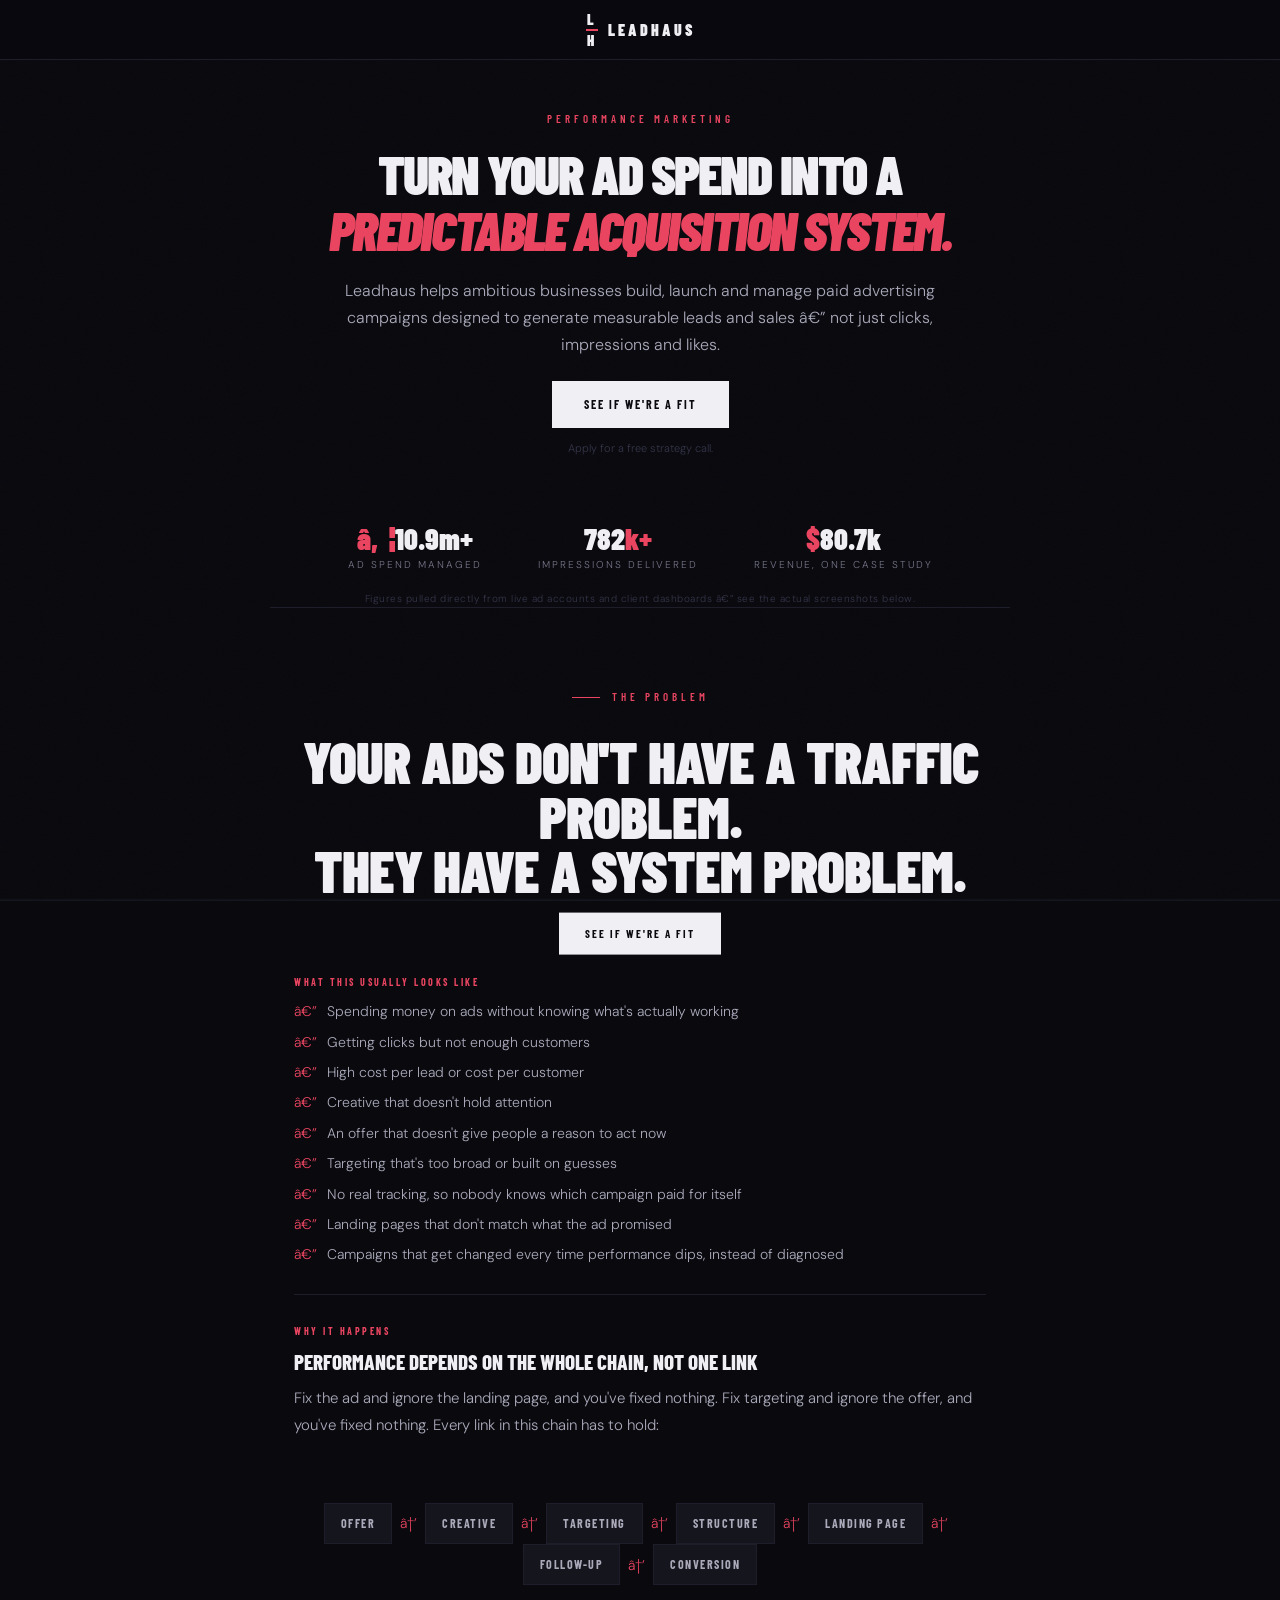
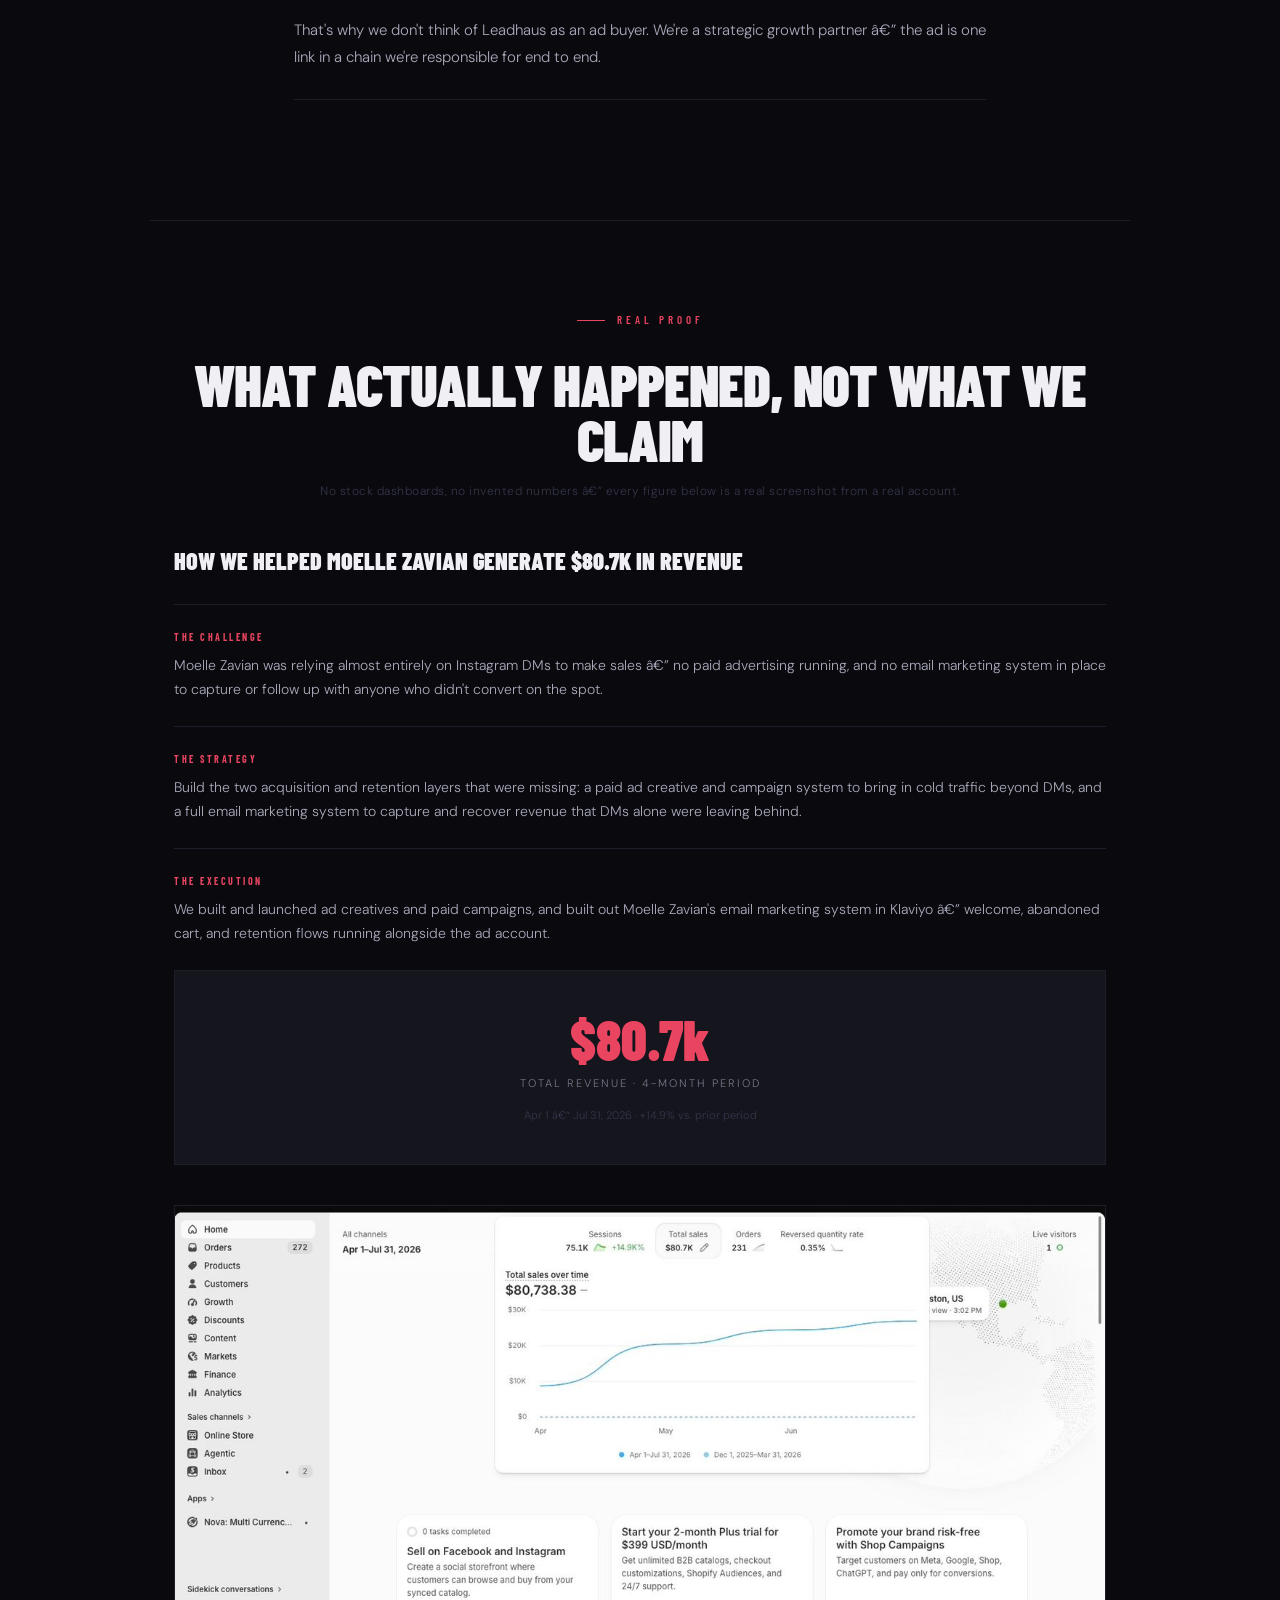
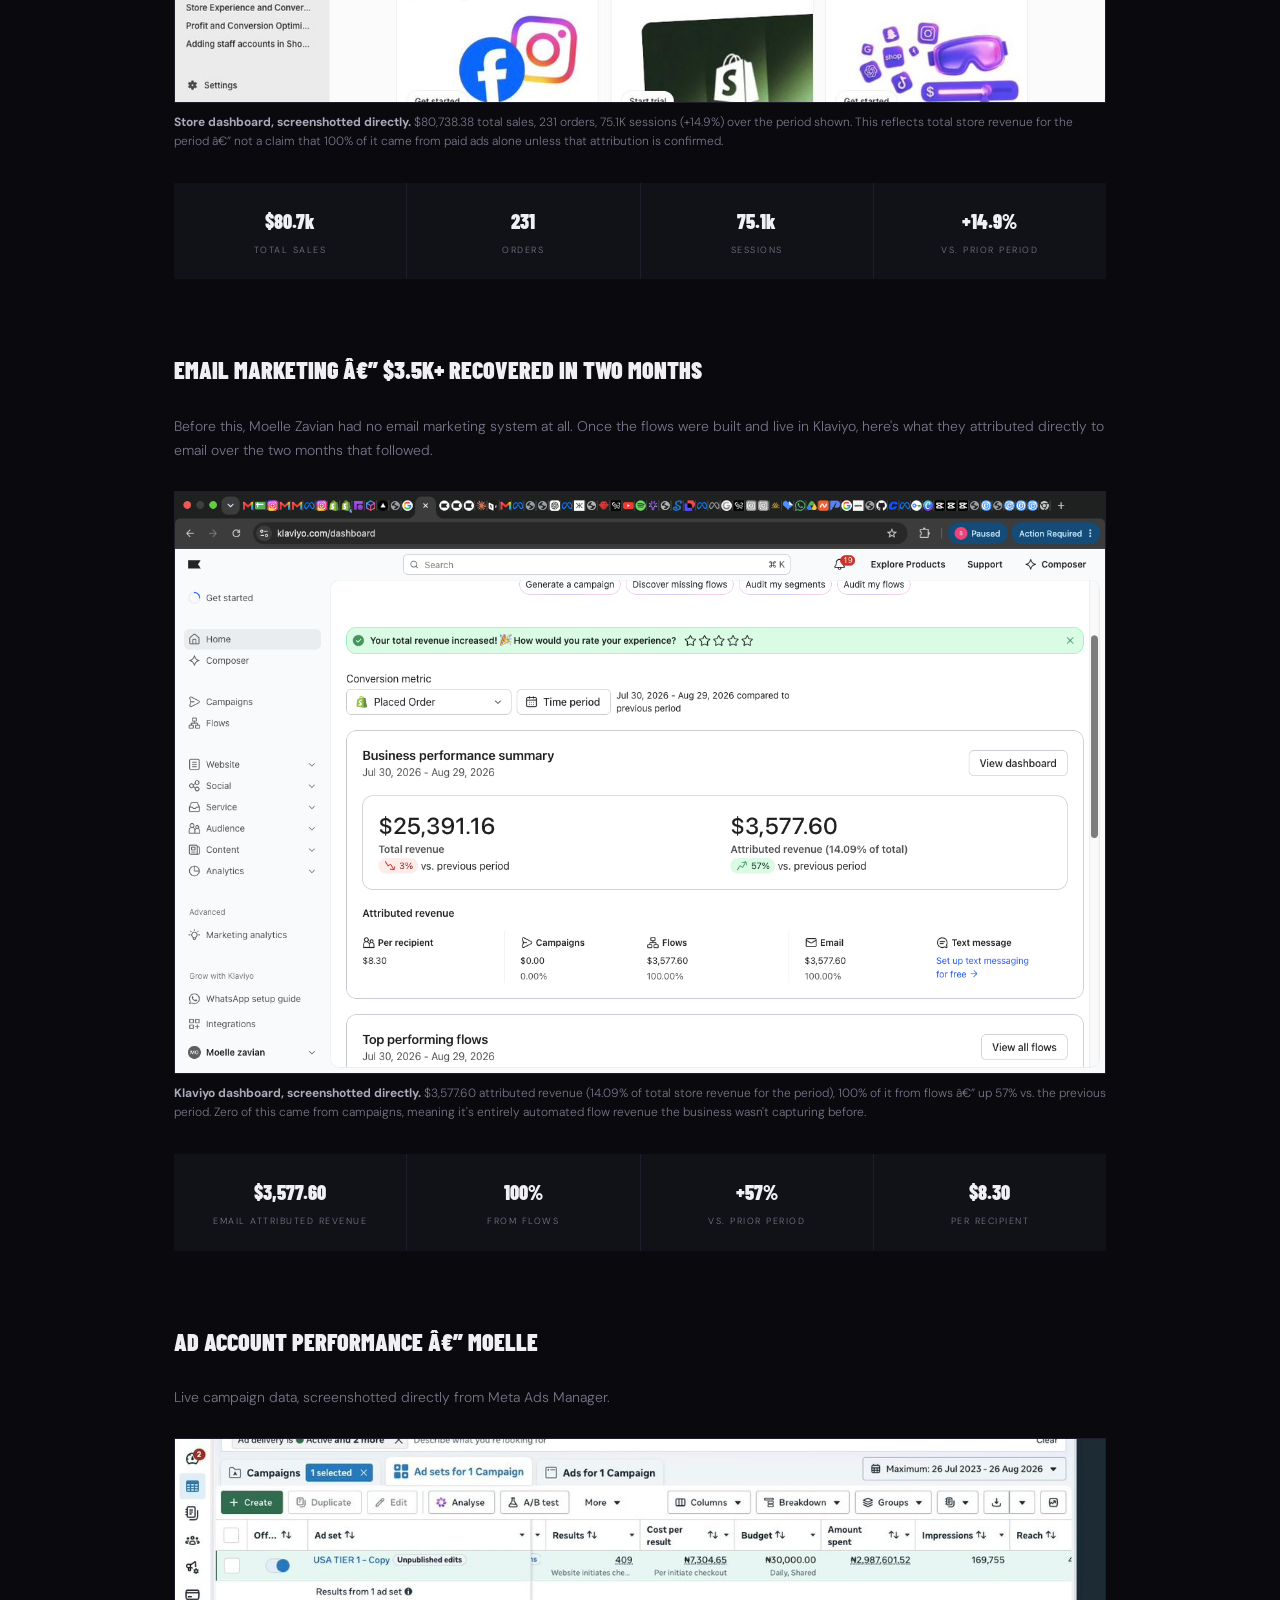
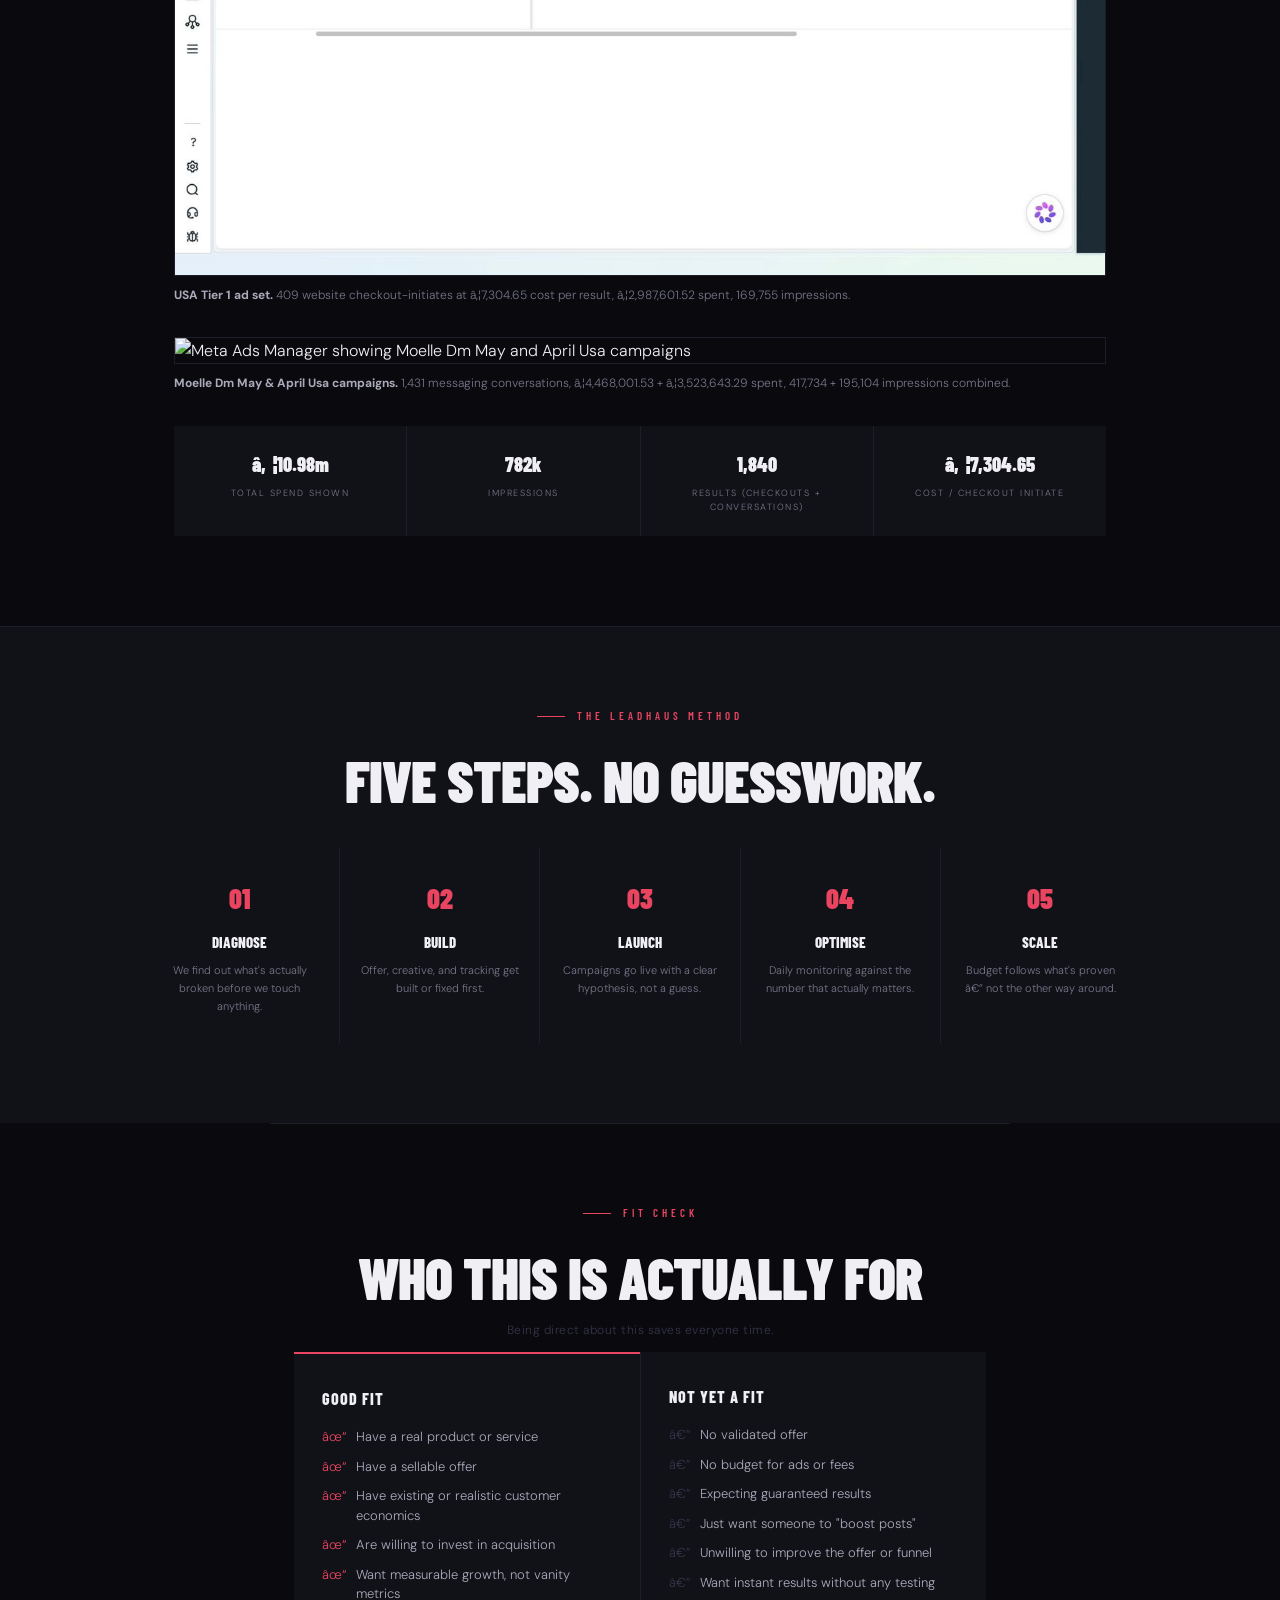
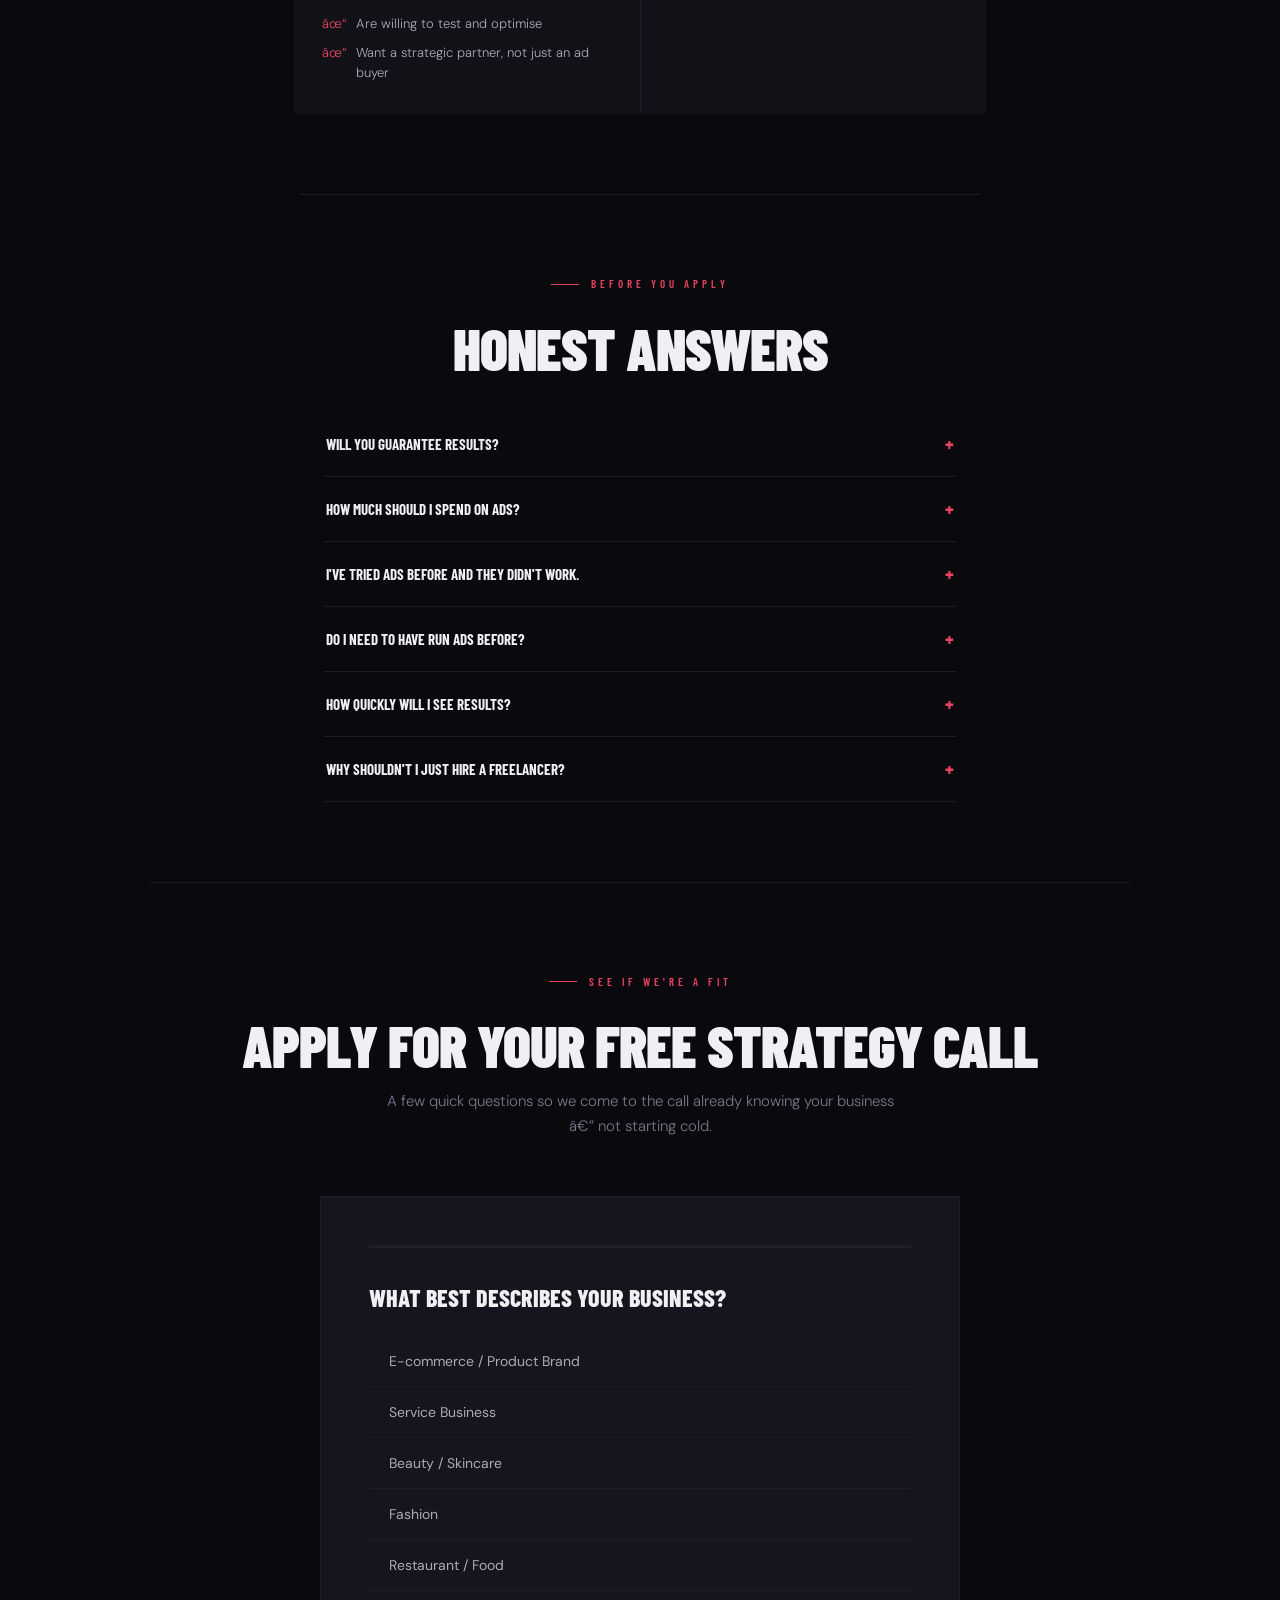
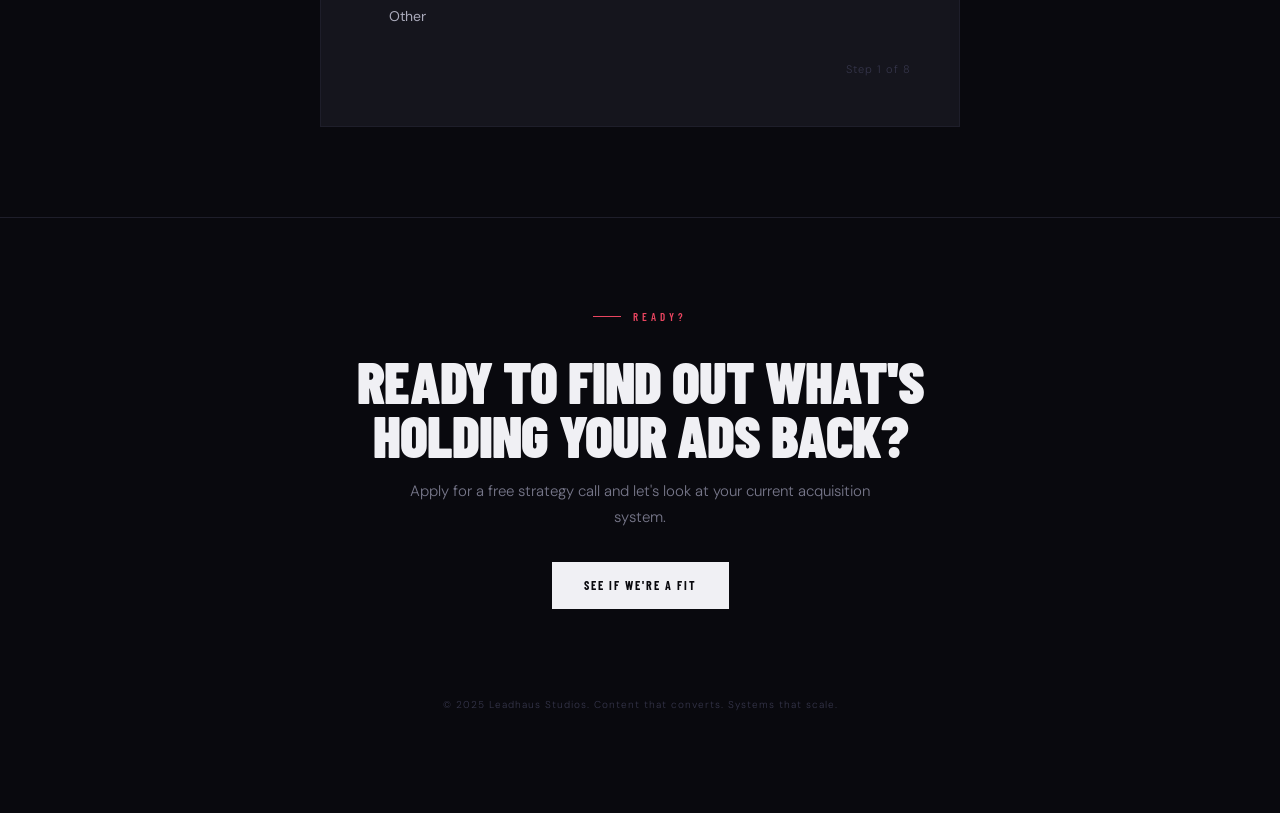
==== commit e269370c: "Update ads.html" ====
--- a/ads.html
+++ b/ads.html
@@ -1,6 +1,45 @@
 <!DOCTYPE html>
 <html lang="en">
 <head>
+  <!-- Google tag (gtag.js) -->
+<script async src="https://www.googletagmanager.com/gtag/js?id=G-HMS3NSDQLC"></script>
+<script>
+  window.dataLayer = window.dataLayer || [];
+  function gtag(){dataLayer.push(arguments);}
+  gtag('js', new Date());
+
+  gtag('config', 'G-HMS3NSDQLC');
+</script>
+  <!-- Meta Pixel Code -->
+<script>
+!function(f,b,e,v,n,t,s)
+{if(f.fbq)return;n=f.fbq=function(){n.callMethod?
+n.callMethod.apply(n,arguments):n.queue.push(arguments)};
+if(!f._fbq)f._fbq=n;n.push=n;n.loaded=!0;n.version='2.0';
+n.queue=[];t=b.createElement(e);t.async=!0;
+t.src=v;s=b.getElementsByTagName(e)[0];
+s.parentNode.insertBefore(t,s)}(window, document,'script',
+'https://connect.facebook.net/en_US/fbevents.js');
+fbq('init', '3293678884167172');
+fbq('track', 'PageView');
+</script>
+<noscript><img height="1" width="1" style="display:none"
+src="https://www.facebook.com/tr?id=3293678884167172&ev=PageView&noscript=1"
+/></noscript>
+
+<script>
+window.addEventListener("message", function (e) {
+  if (e.origin !== "https://calendly.com") return;
+
+  if (e.data?.event === "calendly.event_scheduled") {
+    if (typeof window.fbq === "function") {
+      window.fbq("track", "Schedule");
+    }
+  }
+});
+</script>
+<!-- End Meta Pixel Code -->
+  
 <meta charset="UTF-8"/>
 <meta name="viewport" content="width=device-width, initial-scale=1.0"/>
 <title>Turn Your Ad Spend Into A Predictable Acquisition System — Leadhaus Studios</title>
@@ -1182,19 +1221,6 @@
   return params.get(name) || '';
 }
 
-/* ===== LEADHAUS PORTAL =====
-   Sends a copy of this form to the Leadhaus portal (Admin > Leads).
-   Runs alongside Formspree and the Google Sheet; a failure here never
-   blocks the visitor. */
-const PORTAL_LEADS_URL = 'https://portal.leadhausstudios.com/api/leads';
-function sendToPortal(formEl){
-  try {
-    const fd = new FormData(formEl);
-    fd.set('form', 'ads');
-    fetch(PORTAL_LEADS_URL, { method: 'POST', mode: 'no-cors', keepalive: true, body: fd }).catch(()=>{});
-  } catch (e) {}
-}
-
 document.getElementById('qz-form').addEventListener('submit', function(e){
   e.preventDefault();
   const btn = document.getElementById('qz-submit-btn');
@@ -1231,8 +1257,6 @@
       body: new FormData(this)
     }).catch(()=>{ /* CRM logging failure never blocks the actual application */ });
   }
-
-  sendToPortal(this);
 
   fetch('https://formspree.io/f/mwvrrbro', {
     method: 'POST',
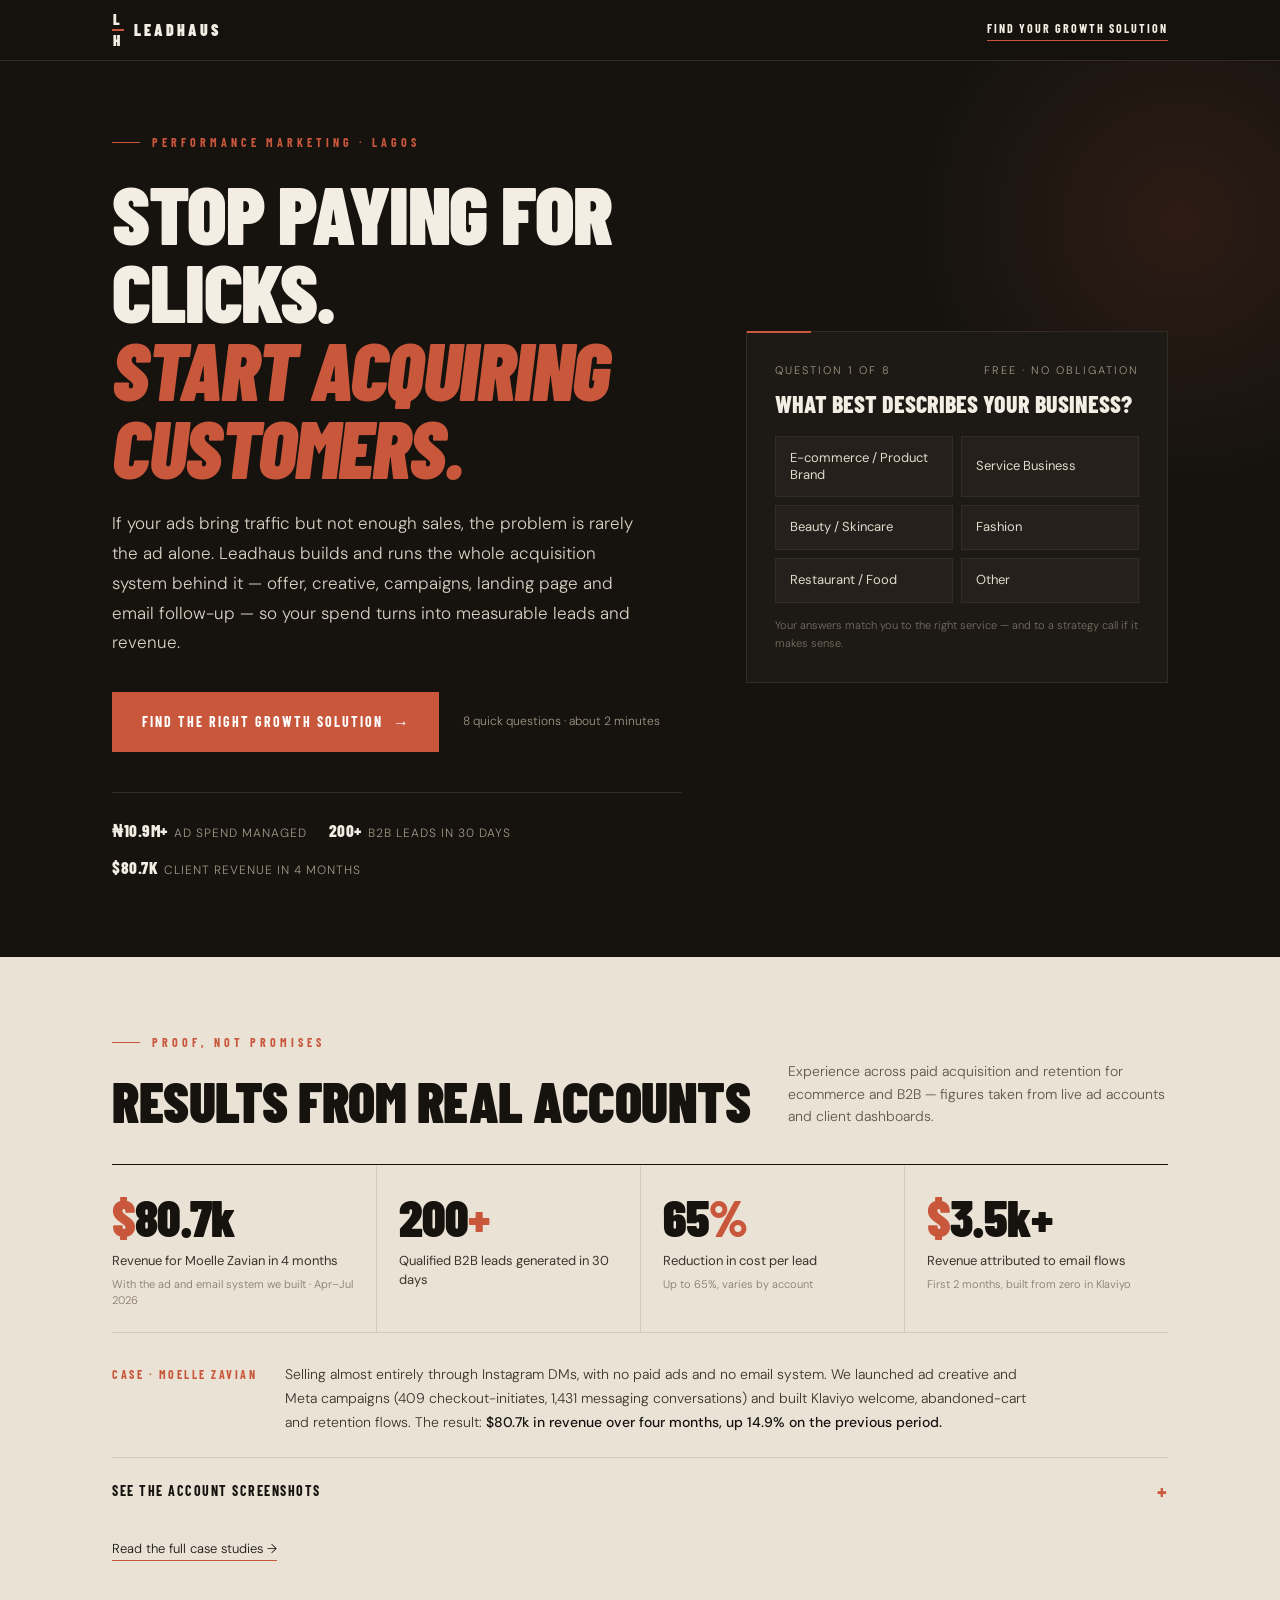
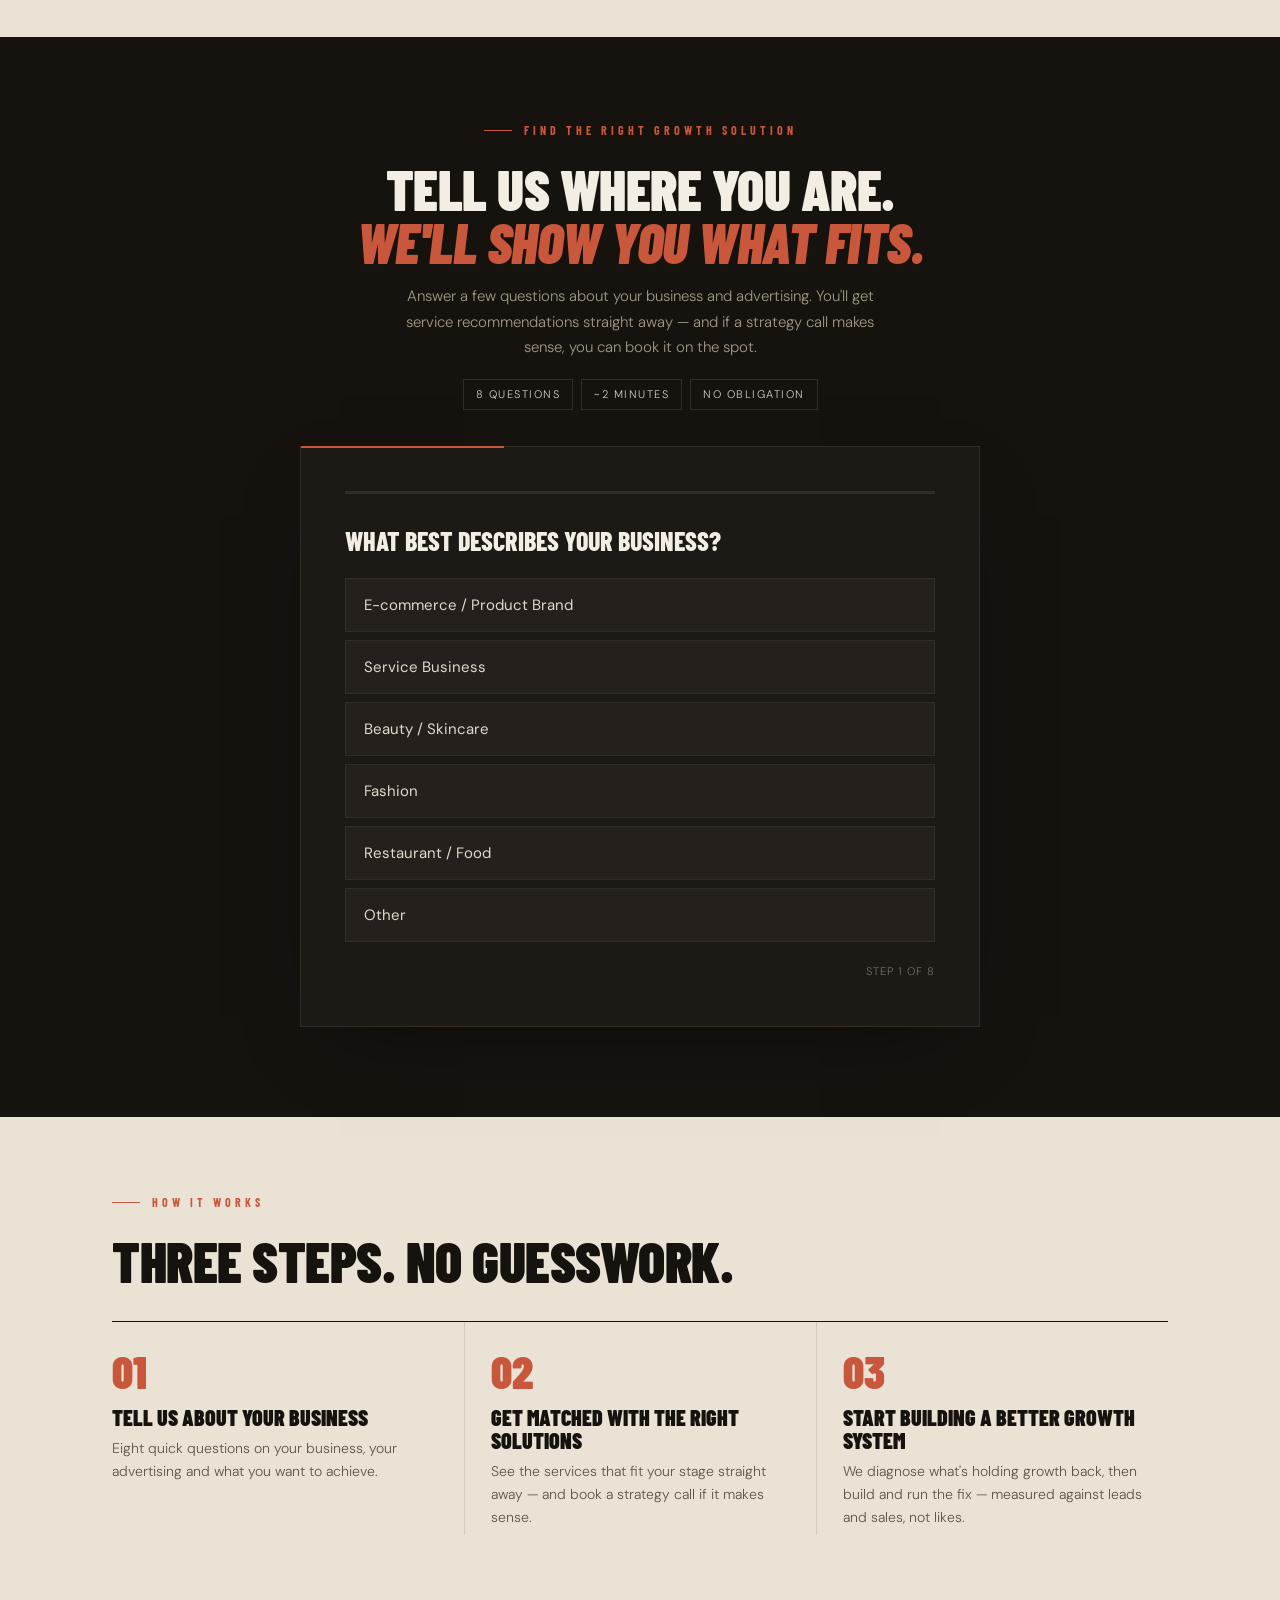
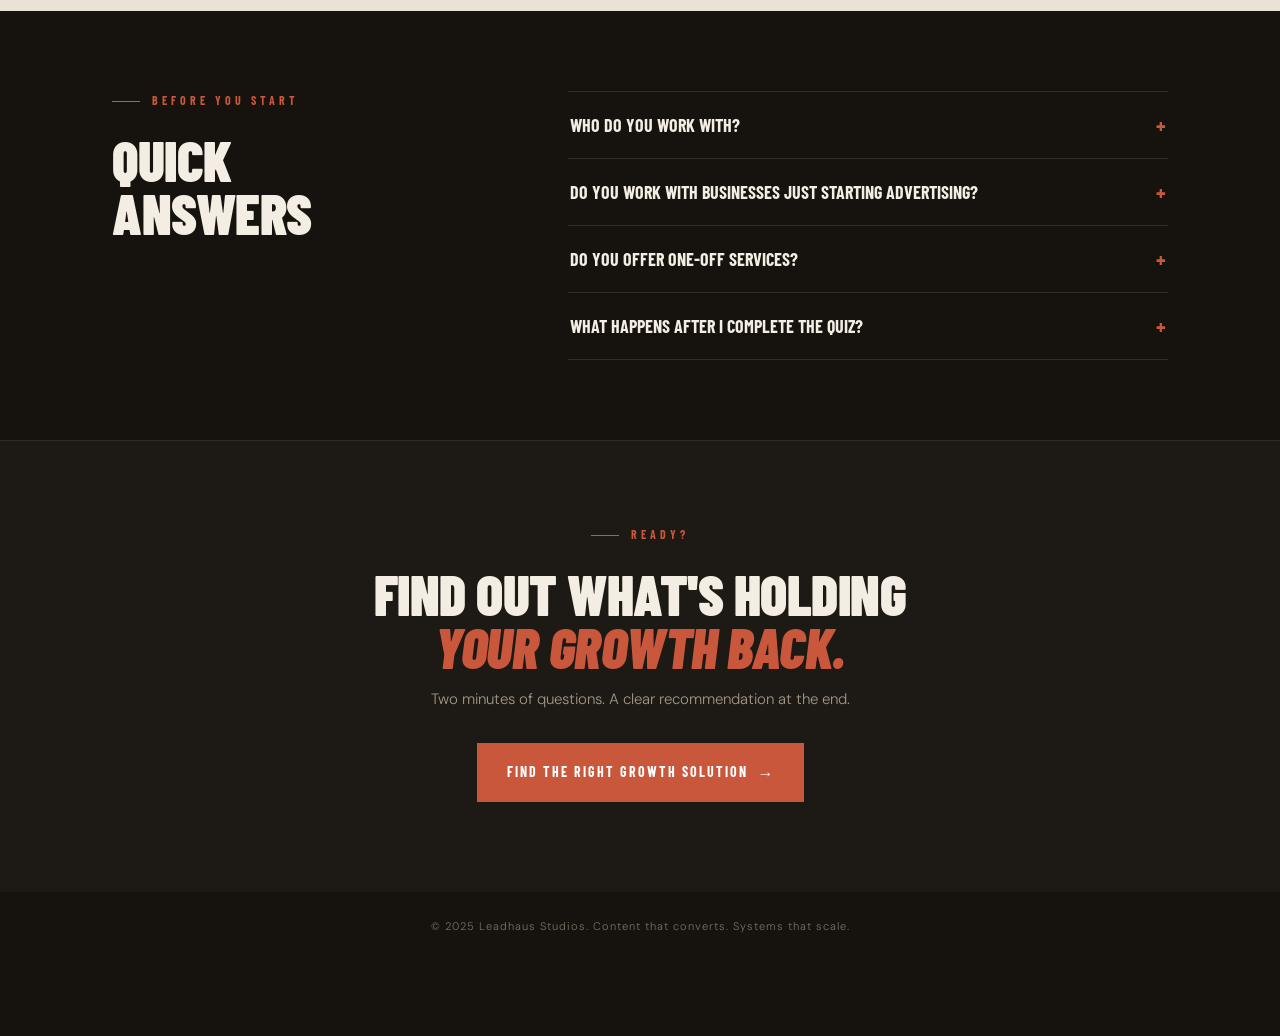
==== commit 21403f9b: "Update ads.html" ====
--- a/ads.html
+++ b/ads.html
@@ -1,6 +1,7 @@
 <!DOCTYPE html>
 <html lang="en">
 <head>
+<meta charset="UTF-8"/>
   <!-- Google tag (gtag.js) -->
 <script async src="https://www.googletagmanager.com/gtag/js?id=G-HMS3NSDQLC"></script>
 <script>
@@ -39,1143 +40,675 @@
 });
 </script>
 <!-- End Meta Pixel Code -->
-  
-<meta charset="UTF-8"/>
+
 <meta name="viewport" content="width=device-width, initial-scale=1.0"/>
 <title>Turn Your Ad Spend Into A Predictable Acquisition System — Leadhaus Studios</title>
+<meta name="description" content="Leadhaus builds and runs the acquisition system behind your ads — offer, creative, campaigns and follow-up. Answer 8 quick questions to find the right growth solution."/>
 <link rel="preconnect" href="https://fonts.googleapis.com"/>
-<link href="https://fonts.googleapis.com/css2?family=Barlow+Condensed:ital,wght@0,300;0,400;0,600;0,700;0,800;0,900;1,700;1,900&family=DM+Sans:ital,wght@0,300;0,400;0,500;1,300&display=swap" rel="stylesheet"/>
+<link href="https://fonts.googleapis.com/css2?family=Barlow+Condensed:ital,wght@0,400;0,600;0,700;0,800;0,900;1,800;1,900&family=DM+Sans:ital,wght@0,300;0,400;0,500;1,300&display=swap" rel="stylesheet"/>
 <style>
-:root{--black:#09090E;--dark:#111118;--card:#15151D;--border:#1E1E2A;--muted:#35354A;--dim:#77778A;--off:#AAAABB;--white:#F0F0F4;--red:#E94560;--fd:'Barlow Condensed',sans-serif;--fb:'DM Sans',sans-serif}
+:root{
+  --ink:#16130F;        /* deep warm charcoal */
+  --ink-2:#1D1915;
+  --ink-3:#25201B;
+  --line:#332C25;
+  --cream:#F3EDE3;      /* warm cream */
+  --paper:#EAE2D5;      /* warm off-white section */
+  --paper-line:#D6CBBB;
+  --stone:#A39886;      /* muted neutral */
+  --stone-2:#7A7064;
+  --sand:#CDBFA9;
+  --accent:#C9573C;     /* warm brand red */
+  --accent-h:#B14A31;
+  --fd:'Barlow Condensed',sans-serif;
+  --fb:'DM Sans',sans-serif;
+}
 *,*::before,*::after{box-sizing:border-box;margin:0;padding:0}
-html{scroll-behavior:smooth}
-body{background:var(--black);color:var(--white);font-family:var(--fb);font-weight:300;line-height:1.6;overflow-x:hidden;cursor:pointer;min-height:100vh}
-body::before{content:'';position:fixed;inset:0;z-index:0;pointer-events:none;opacity:.022;background-image:url("data:image/svg+xml,%3Csvg viewBox='0 0 200 200' xmlns='http://www.w3.org/2000/svg'%3E%3Cfilter id='n'%3E%3CfeTurbulence type='fractalNoise' baseFrequency='.85' numOctaves='4' stitchTiles='stitch'/%3E%3C/filter%3E%3Crect width='100%25' height='100%25' filter='url(%23n)'/%3E%3C/svg%3E");background-size:180px}
+html{scroll-behavior:smooth;-webkit-text-size-adjust:100%}
+body{background:var(--ink);color:var(--cream);font-family:var(--fb);font-weight:300;line-height:1.6;overflow-x:hidden}
+a{color:inherit}
+img{max-width:100%;display:block}
+.wrap{max-width:1120px;margin:0 auto;padding:0 32px}
+.eyebrow{font-family:var(--fd);font-size:12px;font-weight:700;letter-spacing:4px;text-transform:uppercase;color:var(--accent);display:flex;align-items:center;gap:12px;margin-bottom:22px}
+.eyebrow::before{content:'';width:28px;height:1px;background:currentColor}
+h1,h2,h3{font-family:var(--fd);font-weight:900;text-transform:uppercase;line-height:.95}
+h1 em,h2 em{font-style:italic;color:var(--accent)}
+h2{font-size:clamp(34px,4.4vw,56px);letter-spacing:-.5px;margin-bottom:16px}
+.lede{font-size:16px;color:var(--stone);line-height:1.7;max-width:540px}
+
+/* BUTTONS */
+.btn{display:inline-flex;align-items:center;justify-content:center;gap:10px;font-family:var(--fd);font-weight:700;font-size:14px;letter-spacing:2px;text-transform:uppercase;text-decoration:none;padding:17px 30px;border:none;cursor:pointer;transition:background .2s,color .2s}
+.btn-main{background:var(--accent);color:#fff}
+.btn-main:hover{background:var(--accent-h)}
+.btn-main::after{content:'→';font-size:16px;letter-spacing:0}
+.btn-line{background:none;color:var(--cream);border:1px solid var(--line)}
+.btn-line:hover{border-color:var(--cream)}
 
 /* NAV */
-nav{position:fixed;top:0;left:0;right:0;z-index:200;display:flex;align-items:stretch;border-bottom:1px solid var(--border);background:rgba(9,9,14,.93);backdrop-filter:blur(20px);height:64px;flex-wrap:wrap}
-.nav-logo{display:flex;align-items:center;gap:10px;padding:0 36px 0 40px;font-family:var(--fd);font-weight:900;font-size:16px;letter-spacing:3px;text-transform:uppercase;color:var(--white);text-decoration:none;border-right:1px solid var(--border);white-space:nowrap;flex-shrink:0;cursor:pointer}
+.top{position:sticky;top:0;z-index:200;background:rgba(22,19,15,.92);backdrop-filter:blur(16px);-webkit-backdrop-filter:blur(16px);border-bottom:1px solid var(--line)}
+.top .wrap{display:flex;align-items:center;justify-content:space-between;height:60px}
+.logo{display:flex;align-items:center;gap:10px;font-family:var(--fd);font-weight:900;font-size:16px;letter-spacing:3px;text-transform:uppercase;text-decoration:none;color:var(--cream)}
 .nlm{display:flex;flex-direction:column;align-items:center;line-height:1}
 .nlm span{font-size:15px}
-.nlr{width:12px;height:2px;background:var(--red);margin:2px 0}
-.nav-links{display:flex;align-items:stretch;flex:1;list-style:none}
-.nav-links li{display:flex}
-.nav-links a{display:flex;align-items:center;padding:0 28px;font-size:11px;font-weight:500;letter-spacing:2.5px;text-transform:uppercase;color:var(--dim);text-decoration:none;border-right:1px solid var(--border);transition:color .2s,background .2s;position:relative;cursor:pointer}
-.nav-links a::after{content:'';position:absolute;bottom:0;left:0;right:0;height:2px;background:var(--red);transform:scaleX(0);transform-origin:left;transition:transform .25s cubic-bezier(.4,0,0,1)}
-.nav-links a:hover{color:var(--white);background:rgba(255,255,255,.025)}
-.nav-links a.active{color:var(--white)}
-.nav-links a.active::after{transform:scaleX(1)}
-.nav-right{display:flex;align-items:center;margin-left:auto;padding:0 40px 0 28px;border-left:1px solid var(--border)}
-.nav-cta{font-family:var(--fd);font-weight:700;font-size:12px;letter-spacing:2px;text-transform:uppercase;color:var(--black);background:var(--white);padding:10px 22px;text-decoration:none;transition:background .2s,color .2s;cursor:pointer}
-.nav-cta:hover{background:var(--red);color:var(--white)}
-
-/* HAMBURGER */
-.nav-burger{display:none;flex-direction:column;justify-content:center;gap:5px;width:44px;height:64px;padding:0 12px;cursor:pointer;background:none;border:none;margin-left:auto;flex-shrink:0}
-.nav-burger span{display:block;width:20px;height:2px;background:var(--white);transition:all .25s}
-.nav-burger.open span:nth-child(1){transform:translateY(7px) rotate(45deg)}
-.nav-burger.open span:nth-child(2){opacity:0}
-.nav-burger.open span:nth-child(3){transform:translateY(-7px) rotate(-45deg)}
-.nav-mobile{display:none;width:100%;background:rgba(9,9,14,.98);border-top:1px solid var(--border);flex-direction:column;list-style:none}
-.nav-mobile.open{display:flex}
-.nav-mobile li a{display:block;padding:16px 24px;font-size:12px;font-weight:500;letter-spacing:2.5px;text-transform:uppercase;color:var(--dim);text-decoration:none;border-bottom:1px solid var(--border);transition:color .2s,background .2s}
-.nav-mobile li a:hover,.nav-mobile li a.active{color:var(--white);background:rgba(255,255,255,.025)}
-.nav-mobile li:last-child a{color:var(--black);background:var(--white);font-family:var(--fd);font-weight:700;letter-spacing:2px}
-.nav-mobile li:last-child a:hover{background:var(--red);color:var(--white)}
-
-/* PAGES */
-main{display:block;min-height:100vh;padding-top:64px;animation:fadeIn .35s ease forwards}
-@keyframes fadeIn{from{opacity:0;transform:translateY(8px)}to{opacity:1;transform:translateY(0)}}
-
-/* SHARED */
-.sec-label{font-family:var(--fd);font-size:11px;font-weight:600;letter-spacing:4px;text-transform:uppercase;color:var(--red);display:flex;align-items:center;gap:12px;margin-bottom:28px}
-.sec-label::before{content:'';width:28px;height:1px;background:var(--red)}
-.btn-p{font-family:var(--fd);font-weight:700;font-size:12px;letter-spacing:2px;text-transform:uppercase;color:var(--black);background:var(--white);padding:14px 32px;text-decoration:none;display:inline-block;border:none;cursor:pointer;transition:background .25s,color .25s}
-.btn-p:hover{background:var(--red);color:var(--white)}
-.btn-g{font-family:var(--fd);font-weight:600;font-size:11px;letter-spacing:2px;text-transform:uppercase;color:var(--dim);text-decoration:none;display:inline-flex;align-items:center;gap:8px;border:none;background:none;cursor:pointer;transition:color .2s}
-.btn-g:hover{color:var(--white)}
-.btn-g::after{content:'→';font-size:14px}
-.fade-up{opacity:0;transform:translateY(28px);transition:opacity .65s ease,transform .65s ease}
-.fade-up.show{opacity:1;transform:translateY(0)}
-.d1{transition-delay:.1s}.d2{transition-delay:.2s}.d3{transition-delay:.3s}.d4{transition-delay:.4s}
-h2{font-family:var(--fd);font-size:clamp(36px,4.5vw,60px);font-weight:900;line-height:.95;text-transform:uppercase;letter-spacing:-1px;margin-bottom:16px}
-h2 em{color:var(--red);font-style:italic}
-footer{background:var(--dark);padding:28px 48px;border-top:1px solid var(--border);display:flex;justify-content:space-between;align-items:center}
-.fl{font-family:var(--fd);font-size:14px;font-weight:900;letter-spacing:3px;text-transform:uppercase}
-.fl span{color:var(--red)}
-footer p{font-size:10px;color:var(--muted);letter-spacing:1px}
-
-/* HOME HERO */
-.hero{min-height:calc(100vh - 64px);display:flex;flex-direction:column;justify-content:flex-end;padding:0 48px 80px;position:relative;overflow:hidden}
-.hero-ghost{position:absolute;top:50%;left:50%;transform:translate(-50%,-50%);font-family:var(--fd);font-size:clamp(100px,17vw,240px);font-weight:900;font-style:italic;letter-spacing:-4px;color:transparent;-webkit-text-stroke:1px var(--border);white-space:nowrap;pointer-events:none;user-select:none}
-.hero-line{position:absolute;top:0;bottom:0;width:1px;background:var(--border)}
-.hero-content{position:relative;z-index:2;max-width:900px}
-.hero-eye{font-family:var(--fd);font-size:11px;font-weight:600;letter-spacing:5px;text-transform:uppercase;color:var(--dim);display:flex;align-items:center;gap:14px;margin-bottom:18px}
-.hero-eye::before{content:'';width:44px;height:1px;background:var(--red)}
-h1{font-family:var(--fd);font-size:clamp(56px,8.5vw,118px);font-weight:900;line-height:.92;letter-spacing:-2px;text-transform:uppercase;margin-bottom:28px}
-h1 em{font-style:italic;color:var(--red)}
-.hero-sub{font-size:17px;font-weight:300;color:var(--off);max-width:500px;line-height:1.75;margin-bottom:40px}
-.hero-acts{display:flex;gap:16px;align-items:center;flex-wrap:wrap}
-.hero-nums{position:absolute;right:48px;bottom:80px;display:flex;flex-direction:column;gap:28px;z-index:2}
-.hnum{text-align:right}
-.hnum-n{font-family:var(--fd);font-size:44px;font-weight:900;line-height:1}
-.hnum-n span{color:var(--red)}
-.hnum-l{font-size:10px;letter-spacing:2px;text-transform:uppercase;color:var(--dim);margin-top:3px}
-
-/* TICKER */
-.ticker-w{border-top:1px solid var(--border);border-bottom:1px solid var(--border);padding:13px 0;overflow:hidden;background:var(--dark)}
-.ticker{display:flex;animation:tick 22s linear infinite;white-space:nowrap}
-.tick-i{font-family:var(--fd);font-size:12px;font-weight:700;letter-spacing:3px;text-transform:uppercase;color:var(--dim);padding:0 24px;flex-shrink:0}
-.tick-i span{color:var(--red);margin:0 8px}
-@keyframes tick{from{transform:translateX(0)}to{transform:translateX(-50%)}}
-
-/* PAIN POINTS */
-.pain{padding:110px 48px;border-top:1px solid var(--border);background:var(--dark)}
-.pain-hd{margin-bottom:56px;max-width:640px}
-.pain-hd p{font-size:15px;color:var(--dim);line-height:1.7;margin-top:12px}
-.pain-g{display:grid;grid-template-columns:repeat(3,1fr);gap:1px;background:var(--border)}
-.pain-c{background:var(--dark);padding:32px 28px;transition:background .2s}
-.pain-c:hover{background:var(--card)}
-.pain-c h4{font-family:var(--fd);font-size:19px;font-weight:800;text-transform:uppercase;margin-bottom:10px;line-height:1.15}
-.pain-c p{font-size:13px;color:var(--dim);line-height:1.7}
-
-/* QUALIFIER */
-.qual{padding:110px 48px;border-top:1px solid var(--border)}
-.qual-hd{max-width:600px}
-.qual-hd p{font-size:15px;color:var(--dim);line-height:1.7;margin-top:12px;margin-bottom:44px}
-.qual-list{list-style:none;display:flex;flex-direction:column;max-width:640px;margin-bottom:36px}
-.qual-list li{display:flex;gap:14px;align-items:flex-start;padding:16px 0;border-bottom:1px solid var(--border);font-size:15px;color:var(--off)}
-.qual-list li::before{content:'✓';color:var(--red);font-family:var(--fd);font-weight:900;font-size:16px}
-
-/* FINAL CTA */
-.fin-cta{padding:110px 48px;text-align:center;border-top:1px solid var(--border);background:var(--dark)}
-.fin-cta h2{max-width:700px;margin:0 auto 16px}
-.fin-cta p{font-size:15px;color:var(--dim);max-width:480px;margin:0 auto 32px;line-height:1.7}
-.fin-cta .sec-note{font-size:12px;color:var(--muted);margin-top:18px}
-
-/* WHAT WE DO */
-.what{padding:110px 48px;border-top:1px solid var(--border)}
-.what-g{display:grid;grid-template-columns:1fr 1fr;gap:72px;align-items:start}
-.what-g p{font-size:15px;color:var(--off);line-height:1.8;margin-bottom:14px}
-.svcs{margin-top:44px}
-.svc{display:flex;gap:22px;align-items:flex-start;padding:22px 0;border-bottom:1px solid var(--border)}
-.svc-n{font-family:var(--fd);font-size:11px;font-weight:600;letter-spacing:2px;color:var(--red);padding-top:3px;min-width:26px}
-.svc-b h4{font-family:var(--fd);font-size:20px;font-weight:700;text-transform:uppercase;margin-bottom:5px}
-.svc-b p{font-size:13px;color:var(--dim);line-height:1.7}
-.stmt{border:1px solid var(--border);padding:36px;position:relative}
-.stmt::before{content:'';position:absolute;top:-1px;left:0;width:56px;height:2px;background:var(--red)}
-.stmt blockquote{font-family:var(--fd);font-size:26px;font-weight:700;font-style:italic;line-height:1.3;color:var(--white);margin-bottom:18px}
-.stmt blockquote em{color:var(--red);font-style:normal}
-.stmt cite{font-size:10px;letter-spacing:2px;text-transform:uppercase;color:var(--dim);font-style:normal}
-.vs{margin-top:28px;border-top:1px solid var(--border);padding-top:24px}
-.vs p{font-size:10px;letter-spacing:2px;text-transform:uppercase;color:var(--dim);margin-bottom:12px}
-.vs-row{display:flex;justify-content:space-between;padding:9px 0;border-bottom:1px solid var(--border);font-size:12px}
-.vs-row .no{color:var(--muted);text-decoration:line-through}
-.vs-row .yes{color:var(--white);font-weight:500}
-
-/* INDUSTRIES */
-.inds{padding:110px 48px;background:var(--dark);border-top:1px solid var(--border)}
-.inds-hd{margin-bottom:56px;max-width:560px}
-.inds-hd p{font-size:15px;color:var(--dim);line-height:1.7}
-.ind-g{display:grid;grid-template-columns:repeat(5,1fr);gap:1px;background:var(--border)}
-.ind-c{background:var(--dark);padding:36px 28px;position:relative;overflow:hidden;transition:background .25s}
-.ind-c::after{content:'';position:absolute;bottom:0;left:0;right:0;height:2px;background:var(--red);transform:scaleX(0);transform-origin:left;transition:transform .3s}
-.ind-c:hover{background:var(--card)}
-.ind-c:hover::after{transform:scaleX(1)}
-.ind-icon{font-size:26px;margin-bottom:18px;display:block}
-.ind-c h3{font-family:var(--fd);font-size:20px;font-weight:800;text-transform:uppercase;margin-bottom:10px}
-.ind-c p{font-size:12px;color:var(--dim);line-height:1.7}
-.ind-tag{margin-top:16px;font-size:9px;letter-spacing:2px;text-transform:uppercase;color:var(--red)}
-
-/* PROCESS */
-.proc{padding:110px 48px;border-top:1px solid var(--border)}
-.proc-hd{margin-bottom:72px}
-.proc-hd h2{max-width:620px}
-.step{display:grid;grid-template-columns:72px 1fr 220px;align-items:stretch;border-top:1px solid var(--border);transition:background .2s}
-.step:last-child{border-bottom:1px solid var(--border)}
-.step:hover{background:var(--card)}
-.sn{font-family:var(--fd);font-size:44px;font-weight:900;color:var(--border);padding:28px 0;line-height:1;align-self:center;transition:color .3s}
-.step:hover .sn{color:var(--red)}
-.sc{padding:28px 36px;border-left:1px solid var(--border)}
-.sc h4{font-family:var(--fd);font-size:22px;font-weight:800;text-transform:uppercase;margin-bottom:8px}
-.sc p{font-size:13px;color:var(--dim);line-height:1.7}
-.sd{padding:28px 32px;border-left:1px solid var(--border);display:flex;flex-direction:column;justify-content:center;gap:6px}
-.sd .st{font-size:9px;letter-spacing:2px;text-transform:uppercase;color:var(--red)}
-.sd .sn2{font-size:13px;color:var(--off)}
-
-/* TEAM */
-.team-sec{padding:110px 48px;background:var(--dark);border-top:1px solid var(--border)}
-.team-g{display:grid;grid-template-columns:repeat(3,1fr);gap:1px;background:var(--border);margin-top:56px}
-.tm{background:var(--dark);padding:36px 28px;position:relative;overflow:hidden;transition:background .2s}
-.tm::after{content:'';position:absolute;bottom:0;left:0;right:0;height:2px;background:var(--red);transform:scaleX(0);transform-origin:left;transition:transform .3s}
-.tm:hover{background:var(--card)}
-.tm:hover::after{transform:scaleX(1)}
-.tm-role{font-size:9px;letter-spacing:2.5px;text-transform:uppercase;color:var(--red);margin-bottom:14px}
-.tm-name{font-family:var(--fd);font-size:28px;font-weight:900;text-transform:uppercase;letter-spacing:-.5px;margin-bottom:12px}
-.tm-desc{font-size:13px;color:var(--dim);line-height:1.7}
-
-/* RESULTS */
-.res-hero{padding:90px 48px 60px;border-bottom:1px solid var(--border)}
-.res-hero p{font-size:16px;color:var(--dim);max-width:520px;line-height:1.7}
-.stats-bar{display:grid;grid-template-columns:repeat(4,1fr);gap:1px;background:var(--border);border-bottom:1px solid var(--border)}
-.stat-box{background:var(--dark);padding:36px 32px}
-.sbl{font-size:10px;letter-spacing:2.5px;text-transform:uppercase;color:var(--dim);margin-bottom:10px}
-.sbn{font-family:var(--fd);font-size:clamp(36px,4vw,52px);font-weight:900;line-height:1}
-.sbn span{color:var(--red)}
-.sbsub{font-size:11px;color:var(--muted);margin-top:6px}
-.cases{padding:80px 48px}
-.cases-hd{font-family:var(--fd);font-size:14px;font-weight:600;letter-spacing:3px;text-transform:uppercase;color:var(--dim);margin-bottom:32px;padding-bottom:16px;border-bottom:1px solid var(--border)}
-.case-g{display:flex;flex-direction:column;gap:1px;background:var(--border);margin-bottom:48px}
-.case{background:var(--dark);display:grid;grid-template-columns:260px 1fr 1fr 1fr;align-items:stretch;gap:1px;background:var(--border)}
-.case:hover .case-left{background:var(--card)}
-.case-left{background:var(--dark);padding:36px 32px}
-.case-tag{font-size:9px;letter-spacing:2.5px;text-transform:uppercase;color:var(--red);margin-bottom:12px}
-.case-brand{font-family:var(--fd);font-size:22px;font-weight:900;text-transform:uppercase;margin-bottom:6px}
-.case-niche{font-size:12px;color:var(--dim)}
-.case-meta{font-size:10px;color:var(--muted);margin-top:8px}
-.case-m{background:var(--dark);padding:36px 32px}
-.case-ml{font-size:9px;letter-spacing:2px;text-transform:uppercase;color:var(--dim);margin-bottom:8px}
-.case-mv{font-family:var(--fd);font-size:28px;font-weight:900}
-.case-mv span{color:var(--red)}
-.case-ms{font-size:11px;color:var(--muted);margin-top:4px}
-.case-quote{font-size:13px;color:var(--off);line-height:1.6;font-style:italic;margin-top:6px}
-.coming{background:var(--card);border:1px dashed var(--muted);padding:56px 48px;text-align:center}
-.coming strong{color:var(--dim);display:block;font-family:var(--fd);font-size:22px;font-weight:900;text-transform:uppercase;letter-spacing:1px;margin-bottom:8px}
-.coming p{font-size:13px;color:var(--muted);line-height:1.7;max-width:420px;margin:0 auto 24px}
-.res-cta{padding:60px 48px;text-align:center;border-top:1px solid var(--border)}
-.res-cta h3{font-family:var(--fd);font-size:clamp(28px,3vw,44px);font-weight:900;text-transform:uppercase;margin-bottom:10px}
-.res-cta p{font-size:14px;color:var(--dim);margin-bottom:28px}
-
-/* CLARITY / AUDIT STRIP */
-.cl-sec{padding:0 48px 80px}
-.cl-hd{margin-bottom:1px}
-.cl-hd h3{font-family:var(--fd);font-size:28px;font-weight:900;text-transform:uppercase;margin-bottom:8px}
-.cl-hd p{font-size:14px;color:var(--dim);max-width:560px;line-height:1.7;margin-bottom:32px}
-.cl-g{display:grid;grid-template-columns:repeat(3,1fr);gap:1px;background:var(--border)}
-.cl-c{background:var(--dark);padding:32px 28px;transition:background .2s}
-.cl-c:hover{background:var(--card)}
-.cl-tag{font-size:9px;letter-spacing:2px;text-transform:uppercase;color:var(--red);margin-bottom:14px}
-.cl-name{font-family:var(--fd);font-size:22px;font-weight:800;text-transform:uppercase;margin-bottom:6px}
-.cl-price{font-family:var(--fd);font-size:30px;font-weight:900;margin-bottom:14px}
-.cl-price span{font-size:13px;color:var(--dim);font-weight:400;font-family:var(--fb)}
-.cl-c p{font-size:13px;color:var(--dim);line-height:1.7;margin-bottom:18px}
-
-/* PACKAGES */
-.pkg-hero{padding:90px 48px 60px;border-bottom:1px solid var(--border)}
-.pkg-note{font-size:11px;color:var(--muted);margin-top:10px}
-.pkgs{padding:0 48px 80px}
-.pkg-g{display:grid;grid-template-columns:repeat(4,1fr);gap:1px;background:var(--border);margin-top:1px}
-.pkg{background:var(--dark);padding:36px 26px;transition:background .2s}
-.pkg:hover{background:var(--card)}
-.pkg.feat{background:var(--red)}
-.pkg.feat:hover{background:#d03b52}
-.pkg-tag{font-size:9px;letter-spacing:2.5px;text-transform:uppercase;color:var(--dim);margin-bottom:20px}
-.pkg.feat .pkg-tag{color:rgba(255,255,255,.6)}
-.pkg-name{font-family:var(--fd);font-size:26px;font-weight:900;text-transform:uppercase;margin-bottom:4px}
-.pkg-price{font-family:var(--fd);font-size:38px;font-weight:900;line-height:1;margin-bottom:4px}
-.pkg-mo{font-size:13px;color:var(--dim);margin-bottom:36px}
-.pkg.feat .pkg-mo{color:rgba(255,255,255,.65)}
-.pkg-list{list-style:none;display:flex;flex-direction:column;gap:10px}
-.pkg-list li{font-size:14px;color:var(--off);display:flex;gap:10px;align-items:flex-start}
-.pkg.feat .pkg-list li{color:rgba(255,255,255,.85)}
-.pkg-list li::before{content:'—';color:var(--red);font-size:12px;margin-top:3px;flex-shrink:0}
-.pkg.feat .pkg-list li::before{color:rgba(255,255,255,.5)}
-.lr-strip{background:var(--card);border:1px solid var(--border);padding:44px;display:grid;grid-template-columns:1fr auto;gap:48px;align-items:center;margin-top:1px}
-.lr-tag{font-size:9px;letter-spacing:2.5px;text-transform:uppercase;color:var(--red);margin-bottom:16px}
-.lr-title{font-family:var(--fd);font-size:28px;font-weight:900;text-transform:uppercase;margin-bottom:10px}
-.lr-desc{font-size:14px;color:var(--dim);max-width:560px;line-height:1.7}
-.lr-right{text-align:right;white-space:nowrap}
-.lr-price{font-family:var(--fd);font-size:42px;font-weight:900;display:block;margin-bottom:4px}
-.lr-note{font-size:11px;color:var(--muted)}
-.addons{padding:0 48px 100px}
-.addons h3{font-family:var(--fd);font-size:32px;font-weight:900;text-transform:uppercase;margin-bottom:32px;padding-top:56px;border-top:1px solid var(--border)}
-.addon-g{display:flex;flex-direction:column}
-.addon{display:grid;grid-template-columns:220px 1fr 140px;border-top:1px solid var(--border);padding:18px 0;align-items:center;gap:24px}
-.addon:last-child{border-bottom:1px solid var(--border)}
-.addon-n{font-family:var(--fd);font-size:15px;font-weight:700;text-transform:uppercase}
-.addon-d{font-size:13px;color:var(--dim);line-height:1.5}
-.addon-p{font-family:var(--fd);font-size:17px;font-weight:700;text-align:right}
-
-/* CREATORS */
-.cr-hero{padding:90px 48px 0;position:relative;overflow:hidden;border-bottom:1px solid var(--border)}
-.cr-ghost{position:absolute;top:0;right:-40px;font-family:var(--fd);font-size:clamp(120px,16vw,200px);font-weight:900;font-style:italic;letter-spacing:-4px;color:transparent;-webkit-text-stroke:1px var(--border);white-space:nowrap;pointer-events:none;user-select:none;line-height:1}
-.cr-content{position:relative;z-index:2;max-width:700px;padding-bottom:72px}
-.cr-content p{font-size:17px;color:var(--off);line-height:1.75;max-width:500px;margin-bottom:36px}
-.cr-who{padding:80px 48px;border-bottom:1px solid var(--border);background:var(--dark)}
-.cr-who-sub{font-size:15px;color:var(--dim);max-width:520px;line-height:1.7;margin-bottom:48px}
-.cr-who-g{display:grid;grid-template-columns:repeat(4,1fr);gap:1px;background:var(--border)}
-.cr-who-c{background:var(--dark);padding:36px 32px;transition:background .2s}
-.cr-who-c:hover{background:var(--card)}
-.cr-who-c .icon{font-size:28px;margin-bottom:16px;display:block}
-.cr-who-c h4{font-family:var(--fd);font-size:20px;font-weight:700;text-transform:uppercase;margin-bottom:8px}
-.cr-who-c p{font-size:13px;color:var(--dim);line-height:1.7}
-.cr-why{padding:80px 48px;border-bottom:1px solid var(--border)}
-.cr-why h3{font-family:var(--fd);font-size:clamp(36px,3.5vw,54px);font-weight:900;line-height:.95;text-transform:uppercase;margin-bottom:48px}
-.cr-benefits{display:flex;flex-direction:column}
-.cr-ben{display:grid;grid-template-columns:64px 1fr 200px;align-items:center;border-top:1px solid var(--border);padding:24px 0;transition:all .2s;gap:24px}
-.cr-ben:last-child{border-bottom:1px solid var(--border)}
-.cr-ben:hover{background:var(--card);padding:24px 16px;margin:0 -16px}
-.cr-ben .cb-i{font-size:28px}
-.cr-ben h4{font-family:var(--fd);font-size:22px;font-weight:700;text-transform:uppercase;margin-bottom:4px}
-.cr-ben p{font-size:13px;color:var(--dim);line-height:1.6}
-.cb-tag{font-size:9px;letter-spacing:2px;text-transform:uppercase;color:var(--red);text-align:right}
-.cr-niches{padding:80px 48px;background:var(--dark);border-bottom:1px solid var(--border)}
-.niche-g{display:grid;grid-template-columns:repeat(4,1fr);gap:1px;background:var(--border);margin-top:40px}
-.niche-c{background:var(--dark);padding:32px 26px;position:relative;overflow:hidden;transition:background .2s}
-.niche-c:hover{background:var(--card)}
-.niche-c::before{content:'';position:absolute;left:0;top:0;bottom:0;width:2px;background:var(--red)}
-.niche-c .ni{font-size:24px;margin-bottom:14px;display:block}
-.niche-c h4{font-family:var(--fd);font-size:18px;font-weight:800;text-transform:uppercase;margin-bottom:8px}
-.niche-c p{font-size:12px;color:var(--dim);line-height:1.6}
-.cr-form{padding:80px 48px;border-top:1px solid var(--border)}
-.cr-form-grid{display:grid;grid-template-columns:1fr 1fr;gap:1px;background:var(--border);max-width:760px}
-.cr-field{background:var(--dark);padding:0}
-.cr-field label{display:block;font-size:9px;letter-spacing:2.5px;text-transform:uppercase;color:var(--red);padding:16px 20px 6px}
-.cr-field input,.cr-field select,.cr-field textarea{width:100%;background:transparent;border:none;outline:none;color:var(--white);font-family:var(--fb);font-size:14px;font-weight:300;padding:0 20px 16px;cursor:pointer}
-.cr-field select option{background:var(--dark);color:var(--white)}
-.cr-field textarea{resize:none;height:90px;cursor:text}
-.cr-field input{cursor:text}
-.cr-field.full{grid-column:1/-1}
-.cr-submit{margin-top:1px;background:var(--border);padding:20px;grid-column:1/-1;display:flex;align-items:center;justify-content:space-between}
-.cr-note{font-size:11px;color:var(--dim)}
-.cr-submit-btn{font-family:var(--fd);font-weight:700;font-size:12px;letter-spacing:2.5px;text-transform:uppercase;color:var(--black);background:var(--white);padding:13px 28px;border:none;cursor:pointer;transition:background .2s,color .2s}
-.cr-submit-btn:hover{background:var(--red);color:var(--white)}
-
-/* FUNNEL LANDING PAGE */
-.fn-nav{position:fixed;top:0;left:0;right:0;z-index:200;display:flex;align-items:center;justify-content:space-between;padding:0 40px;height:64px;border-bottom:1px solid var(--border);background:rgba(9,9,14,.93);backdrop-filter:blur(20px)}
-.fn-nav .nav-logo{border:none;padding:0}
-.fn-trust{font-size:10px;letter-spacing:2px;text-transform:uppercase;color:var(--dim);display:flex;align-items:center;gap:8px}
-.fn-hero{min-height:100vh;display:flex;flex-direction:column;justify-content:center;align-items:center;text-align:center;padding:140px 24px 80px;position:relative;overflow:hidden}
-.fn-hero .hero-ghost{position:absolute;top:50%;left:50%;transform:translate(-50%,-50%);font-family:var(--fd);font-size:clamp(100px,17vw,240px);font-weight:900;font-style:italic;letter-spacing:-4px;color:transparent;-webkit-text-stroke:1px var(--border);white-space:nowrap;pointer-events:none;user-select:none}
-.fn-hero-content{position:relative;z-index:2;max-width:760px}
-.fn-eye{font-family:var(--fd);font-size:11px;font-weight:600;letter-spacing:5px;text-transform:uppercase;color:var(--red);margin-bottom:20px}
-.fn-hero h1{font-size:clamp(42px,7vw,84px);margin-bottom:22px}
-.fn-hero-sub{font-size:17px;color:var(--off);max-width:560px;margin:0 auto 36px;line-height:1.75}
-.fn-nums{display:flex;gap:44px;justify-content:center;margin-top:56px;flex-wrap:wrap}
-.fn-num{text-align:center}
-.fn-num-n{font-family:var(--fd);font-size:38px;font-weight:900;line-height:1}
-.fn-num-n span{color:var(--red)}
-.fn-num-l{font-size:10px;letter-spacing:2px;text-transform:uppercase;color:var(--dim);margin-top:6px}
-.fn-sec{padding:90px 24px;border-top:1px solid var(--border);max-width:980px;margin:0 auto}
-.fn-sec.wide{max-width:none}
-.fn-sec-hd{text-align:center;margin-bottom:56px}
-.fn-sec-hd p{font-size:15px;color:var(--dim);max-width:520px;margin:14px auto 0;line-height:1.7}
-.fn-pain-g{display:grid;grid-template-columns:repeat(3,1fr);gap:1px;background:var(--border);max-width:980px;margin:0 auto}
-.fn-pain-c{background:var(--dark);padding:30px 26px}
-.fn-pain-c h4{font-family:var(--fd);font-size:17px;font-weight:800;text-transform:uppercase;margin-bottom:8px;line-height:1.2}
-.fn-pain-c p{font-size:12px;color:var(--dim);line-height:1.65}
-.fn-offer-g{display:grid;grid-template-columns:1fr 1fr;gap:1px;background:var(--border)}
-.fn-offer{background:var(--dark);padding:40px 34px}
-.fn-offer h4{font-family:var(--fd);font-size:24px;font-weight:900;text-transform:uppercase;margin-bottom:10px}
-.fn-offer p{font-size:13px;color:var(--dim);line-height:1.7;margin-bottom:18px}
-.fn-offer ul{list-style:none;display:flex;flex-direction:column;gap:8px}
-.fn-offer ul li{font-size:13px;color:var(--off);display:flex;gap:8px}
-.fn-offer ul li::before{content:'—';color:var(--red)}
-.fn-steps{display:flex;flex-direction:column}
-.fn-step{display:grid;grid-template-columns:56px 1fr;gap:20px;padding:22px 0;border-top:1px solid var(--border)}
-.fn-step:last-child{border-bottom:1px solid var(--border)}
-.fn-step-n{font-family:var(--fd);font-size:32px;font-weight:900;color:var(--red)}
-.fn-step h4{font-family:var(--fd);font-size:18px;font-weight:800;text-transform:uppercase;margin-bottom:4px}
-.fn-step p{font-size:13px;color:var(--dim);line-height:1.6}
-.fn-form-wrap{background:var(--card);border:1px solid var(--border);padding:48px;max-width:640px;margin:0 auto}
-.fn-form{display:flex;flex-direction:column;gap:1px;background:var(--border)}
-.fn-f{background:var(--card)}
-.fn-f label{display:block;font-size:9px;letter-spacing:2.5px;text-transform:uppercase;color:var(--red);padding:16px 18px 6px}
-.fn-f input,.fn-f select{width:100%;background:transparent;border:none;outline:none;color:var(--white);font-family:var(--fb);font-size:14px;font-weight:300;padding:0 18px 16px;cursor:text}
-.fn-f select{cursor:pointer}
-.fn-f select option{background:var(--dark);color:var(--white)}
-.fn-submit-row{margin-top:16px}
-.fn-submit-btn{width:100%;font-family:var(--fd);font-weight:700;font-size:14px;letter-spacing:2px;text-transform:uppercase;color:var(--black);background:var(--white);padding:16px;border:none;cursor:pointer;transition:background .2s,color .2s}
-.fn-submit-btn:hover{background:var(--red);color:var(--white)}
-.fn-small{font-size:11px;color:var(--muted);text-align:center;margin-top:16px}
-.fn-footer{padding:32px 24px;text-align:center;border-top:1px solid var(--border);font-size:10px;color:var(--muted);letter-spacing:1px}
-
-/* CASE STUDY NARRATIVE */
-.cs{padding:90px 24px;border-top:1px solid var(--border);max-width:820px;margin:0 auto}
-.cs-hd{text-align:center;margin-bottom:8px}
-.cs-hd p{font-size:14px;color:var(--dim);margin-top:10px}
-.cs-story{margin-top:40px}
-.cs-block{display:grid;grid-template-columns:130px 1fr;gap:24px;padding:22px 0;border-top:1px solid var(--border)}
-.cs-block:last-child{border-bottom:1px solid var(--border)}
-.cs-label{font-family:var(--fd);font-size:11px;font-weight:700;letter-spacing:2px;text-transform:uppercase;color:var(--red);padding-top:2px}
-.cs-block p{font-size:14px;color:var(--off);line-height:1.75}
-.cs-quote{margin-top:36px;border-left:2px solid var(--red);padding-left:24px}
-.cs-quote p{font-family:var(--fd);font-size:23px;font-weight:700;font-style:italic;color:var(--white);line-height:1.3}
-.cs-quote span{display:block;margin-top:10px;font-size:11px;color:var(--dim);text-transform:uppercase;letter-spacing:1px}
-.cs-transition{text-align:center;margin-top:52px;padding-top:40px;border-top:1px solid var(--border)}
-.cs-transition p{font-size:17px;color:var(--white);font-family:var(--fd);text-transform:uppercase;font-weight:700;letter-spacing:.5px;margin-bottom:24px}
-.cs-logos-label{text-align:center;font-size:10px;letter-spacing:2.5px;text-transform:uppercase;color:var(--muted);margin:48px 0 18px}
-.cs-logos{display:flex;justify-content:center;gap:44px;flex-wrap:wrap;opacity:.75}
-.cs-logos span{font-family:var(--fd);font-weight:800;font-size:16px;text-transform:uppercase;letter-spacing:1px;color:var(--off)}
-
-/* SOCIAL PROOF */
-.sp{padding:80px 24px;border-top:1px solid var(--border)}
-.sp-hd{text-align:center;margin-bottom:48px}
-.sp-hd p{font-size:14px;color:var(--dim);margin-top:10px}
-.sp-stats{display:flex;justify-content:center;gap:48px;margin-bottom:56px;flex-wrap:wrap}
-.sp-quotes{display:grid;grid-template-columns:repeat(3,1fr);gap:1px;background:var(--border);max-width:980px;margin:0 auto 48px}
-.sp-quote{background:var(--dark);padding:30px 26px}
-.sp-quote p{font-size:14px;color:var(--off);font-style:italic;line-height:1.7;margin-bottom:14px}
-.sp-quote span{font-size:10px;color:var(--dim);text-transform:uppercase;letter-spacing:1px}
-.sp-logos-label{text-align:center;font-size:10px;letter-spacing:2.5px;text-transform:uppercase;color:var(--muted);margin-bottom:20px}
-.sp-logos{display:flex;justify-content:center;gap:44px;flex-wrap:wrap;opacity:.75}
-.sp-logos span{font-family:var(--fd);font-weight:800;font-size:16px;text-transform:uppercase;letter-spacing:1px;color:var(--off)}
-
-/* QUALIFICATION FUNNEL (ads.html) */
-.trust-bar{display:flex;justify-content:center;gap:56px;flex-wrap:wrap;padding:36px 24px 0}
-.trust-item{text-align:center}
-.trust-n{font-family:var(--fd);font-size:30px;font-weight:900;line-height:1}
-.trust-n span{color:var(--red)}
-.trust-l{font-size:10px;letter-spacing:2px;text-transform:uppercase;color:var(--dim);margin-top:4px}
-.trust-note{text-align:center;font-size:10px;color:var(--muted);margin-top:18px;letter-spacing:.5px}
-
-.chain{display:flex;justify-content:center;align-items:center;flex-wrap:wrap;gap:0;margin:36px auto 0;max-width:880px}
-.chain-node{font-family:var(--fd);font-size:12px;font-weight:700;letter-spacing:1.5px;text-transform:uppercase;color:var(--off);border:1px solid var(--border);padding:10px 16px;background:var(--card)}
-.chain-arrow{color:var(--red);font-size:14px;padding:0 8px}
-
-.cs2{padding:90px 24px;border-top:1px solid var(--border);max-width:980px;margin:0 auto}
-.cs2-hd{text-align:center;margin-bottom:12px}
-.cs2-hd p{font-size:12px;color:var(--muted);margin-top:10px;letter-spacing:.5px}
-.cs2-block{padding:24px 0;border-top:1px solid var(--border)}
-.cs2-block:last-of-type{border-bottom:1px solid var(--border);margin-bottom:40px}
-.cs2-tag{font-family:var(--fd);font-size:10px;font-weight:700;letter-spacing:2.5px;text-transform:uppercase;color:var(--red);margin-bottom:8px}
-.cs2-block p{font-size:14px;color:var(--off);line-height:1.75}
-.cs2-result{text-align:center;padding:40px 24px;border:1px solid var(--border);background:var(--card);margin-bottom:40px}
-.cs2-result-n{font-family:var(--fd);font-size:56px;font-weight:900;color:var(--red);line-height:1}
-.cs2-result-l{font-size:11px;letter-spacing:2px;text-transform:uppercase;color:var(--dim);margin-top:8px}
-.cs2-result-sub{font-size:11px;color:var(--muted);margin-top:14px}
-.cs2-shots{display:flex;flex-direction:column;gap:32px}
-.cs2-shot img{width:100%;display:block;border:1px solid var(--border)}
-.cs2-shot-cap{font-size:12px;color:var(--dim);margin-top:10px;line-height:1.6}
-.cs2-shot-cap strong{color:var(--off)}
-.cs2-dash{display:grid;grid-template-columns:repeat(4,1fr);gap:1px;background:var(--border);margin-top:32px}
-.cs2-dash-c{background:var(--dark);padding:22px 18px;text-align:center}
-.cs2-dash-n{font-family:var(--fd);font-size:20px;font-weight:900}
-.cs2-dash-l{font-size:9px;letter-spacing:1.5px;text-transform:uppercase;color:var(--dim);margin-top:6px}
-
-.method-g{display:grid;grid-template-columns:repeat(5,1fr);gap:1px;background:var(--border);max-width:1000px;margin:0 auto}
-.method-c{background:var(--dark);padding:28px 20px;text-align:center}
-.method-n{font-family:var(--fd);font-size:28px;font-weight:900;color:var(--red);margin-bottom:10px}
-.method-c h4{font-family:var(--fd);font-size:15px;font-weight:800;text-transform:uppercase;margin-bottom:8px}
-.method-c p{font-size:11px;color:var(--dim);line-height:1.6}
-
-.fit-g{display:grid;grid-template-columns:1fr 1fr;gap:1px;background:var(--border);max-width:900px;margin:0 auto}
-.fit-c{background:var(--dark);padding:32px 28px}
-.fit-c.yes{border-top:2px solid var(--red)}
-.fit-c h4{font-family:var(--fd);font-size:16px;font-weight:800;text-transform:uppercase;margin-bottom:16px;letter-spacing:1px}
-.fit-c ul{list-style:none;display:flex;flex-direction:column;gap:10px}
-.fit-c ul li{font-size:13px;color:var(--off);display:flex;gap:10px;line-height:1.5}
-.fit-c.yes ul li::before{content:'✓';color:var(--red);flex-shrink:0}
-.fit-c.no ul li::before{content:'—';color:var(--muted);flex-shrink:0}
-
-.qual-result{text-align:center;padding:20px 0}
-.video-ph{max-width:640px;margin:0 auto 32px;aspect-ratio:16/9;background:var(--card);border:1px solid var(--border);display:flex;align-items:center;justify-content:center;flex-direction:column;gap:12px}
-.video-ph .vp-icon{width:64px;height:64px;border-radius:50%;background:var(--red);display:flex;align-items:center;justify-content:center}
-.video-ph .vp-icon::after{content:'';border-left:18px solid white;border-top:11px solid transparent;border-bottom:11px solid transparent;margin-left:5px}
-.video-ph span{font-size:11px;color:var(--muted);letter-spacing:1px;text-transform:uppercase}
-.qual-result .ti{font-size:40px;margin-bottom:16px}
-.qual-result h3{font-family:var(--fd);font-size:28px;font-weight:900;text-transform:uppercase;margin-bottom:14px}
-.qual-result p{font-size:14px;color:var(--dim);line-height:1.75;margin-bottom:24px;max-width:480px;margin-left:auto;margin-right:auto}
-.cal-embed{width:100%;height:680px;border:1px solid var(--border);margin-top:24px;background:var(--card)}
-.prep-list{list-style:none;display:flex;flex-direction:column;gap:8px;text-align:left;max-width:380px;margin:20px auto 0}
-.prep-list li{font-size:13px;color:var(--off);display:flex;gap:10px}
-.prep-list li::before{content:'—';color:var(--red)}
-
-/* AUDIT APPLICATION FUNNEL */
-.aud-steps{padding:80px 24px;border-top:1px solid var(--border);max-width:900px;margin:0 auto}
-.aud-steps-hd{text-align:center;margin-bottom:48px}
-.aud-step-g{display:grid;grid-template-columns:repeat(3,1fr);gap:1px;background:var(--border)}
-.aud-step-c{background:var(--dark);padding:32px 26px;text-align:center}
-.aud-step-n{font-family:var(--fd);font-size:34px;font-weight:900;color:var(--red);margin-bottom:12px}
-.aud-step-c h4{font-family:var(--fd);font-size:17px;font-weight:800;text-transform:uppercase;margin-bottom:8px}
-.aud-step-c p{font-size:12px;color:var(--dim);line-height:1.65}
-.aud-form-sec{padding:80px 24px;border-top:1px solid var(--border);background:var(--dark)}
-.aud-form-wrap{max-width:640px;margin:0 auto;background:var(--card);border:1px solid var(--border);padding:44px}
-.aud-note{background:var(--black);border:1px solid var(--border);padding:16px 18px;font-size:12px;color:var(--dim);line-height:1.6;margin-bottom:28px}
-.aud-note strong{color:var(--off)}
-.aud-f{margin-bottom:1px;background:var(--border)}
-.aud-f-inner{background:var(--card)}
-.aud-f label{display:block;font-size:9px;letter-spacing:2.5px;text-transform:uppercase;color:var(--red);padding:14px 4px 6px}
-.aud-f input,.aud-f select,.aud-f textarea{width:100%;background:transparent;border:none;outline:none;color:var(--white);font-family:var(--fb);font-size:14px;font-weight:300;padding:0 4px 14px;cursor:text;border-bottom:1px solid var(--border)}
-.aud-f select{cursor:pointer}
-.aud-f select option{background:var(--dark);color:var(--white)}
-.aud-f textarea{resize:none;height:80px}
-.aud-check{display:flex;gap:10px;align-items:flex-start;padding:16px 4px;font-size:12px;color:var(--dim);line-height:1.6}
-.aud-check input{width:auto;margin-top:2px}
-.aud-submit-btn{width:100%;font-family:var(--fd);font-weight:700;font-size:14px;letter-spacing:2px;text-transform:uppercase;color:var(--black);background:var(--white);padding:16px;border:none;cursor:pointer;transition:background .2s,color .2s;margin-top:16px}
-.aud-submit-btn:hover{background:var(--red);color:var(--white)}
-.aud-submit-btn:disabled{opacity:.6;cursor:default}
-.aud-small{font-size:11px;color:var(--muted);text-align:center;margin-top:16px}
-.aud-thanks{text-align:center;padding:20px 0}
-.aud-thanks .ti{font-size:40px;margin-bottom:16px}
-.aud-thanks h3{font-family:var(--fd);font-size:26px;font-weight:900;text-transform:uppercase;margin-bottom:12px}
-.aud-thanks p{font-size:14px;color:var(--dim);margin-bottom:24px;line-height:1.7}
-
-/* VSL FUNNEL PAGE */
-.vsl-body{padding-top:0}
-.vsl-nav{position:fixed;top:0;left:0;right:0;z-index:200;display:flex;align-items:center;justify-content:center;padding:0 24px;height:60px;border-bottom:1px solid var(--border);background:rgba(9,9,14,.93);backdrop-filter:blur(20px)}
-.vsl-nav .nav-logo{border:none;padding:0}
-
-.vsl-hero{padding:110px 24px 30px;text-align:center;max-width:820px;margin:0 auto}
-.vsl-eye{font-family:var(--fd);font-size:11px;font-weight:600;letter-spacing:4px;text-transform:uppercase;color:var(--red);margin-bottom:18px}
-.vsl-hero h1{font-size:clamp(30px,5.5vw,54px);line-height:1.05;margin-bottom:18px}
-.vsl-hero-sub{font-size:16px;color:var(--off);max-width:620px;margin:0 auto 22px;line-height:1.7}
-.vsl-trust{font-size:11px;letter-spacing:1.5px;text-transform:uppercase;color:var(--dim);margin-bottom:36px}
-
-.vsl-player-wrap{max-width:820px;margin:0 auto 20px;padding:0 24px}
-.vsl-player{position:relative;width:100%;aspect-ratio:16/9;background:linear-gradient(135deg,var(--card),var(--dark));border:1px solid var(--border);display:flex;align-items:center;justify-content:center;overflow:hidden;cursor:pointer}
-.vsl-badge{position:absolute;top:14px;left:14px;background:var(--black);border:1px solid var(--border);padding:6px 12px;font-size:9px;letter-spacing:1.5px;text-transform:uppercase;color:var(--dim);z-index:4}
-.vsl-play-btn{width:74px;height:74px;border-radius:50%;background:var(--red);display:flex;align-items:center;justify-content:center;box-shadow:0 0 0 0 rgba(233,69,96,.5);animation:vslpulse 2.2s infinite}
-.vsl-play-btn::after{content:'';border-left:20px solid white;border-top:12px solid transparent;border-bottom:12px solid transparent;margin-left:6px}
-@keyframes vslpulse{0%{box-shadow:0 0 0 0 rgba(233,69,96,.45)}70%{box-shadow:0 0 0 20px rgba(233,69,96,0)}100%{box-shadow:0 0 0 0 rgba(233,69,96,0)}}
-.vsl-player-caption{text-align:center;font-size:12px;color:var(--muted);margin-top:12px}
-
-.vsl-cta-below{text-align:center;margin:24px 0 60px;padding:0 24px}
-.vsl-cta-note{font-size:11px;color:var(--muted);margin-top:12px}
-
-.vsl-script{max-width:740px;margin:0 auto;padding:80px 24px;border-top:1px solid var(--border)}
-.vsl-script-hd{text-align:center;margin-bottom:12px}
-.vsl-script-hd p{font-size:12px;color:var(--muted);margin-top:8px;letter-spacing:.5px}
-.vsl-block{padding:28px 0;border-top:1px solid var(--border)}
-.vsl-block:last-child{border-bottom:1px solid var(--border);margin-bottom:40px}
-.vsl-block-tag{font-family:var(--fd);font-size:10px;font-weight:700;letter-spacing:2.5px;text-transform:uppercase;color:var(--red);margin-bottom:10px}
-.vsl-block h3{font-family:var(--fd);font-size:21px;font-weight:800;text-transform:uppercase;margin-bottom:10px;line-height:1.25}
-.vsl-block p{font-size:15px;color:var(--off);line-height:1.8}
-.vsl-block ul{margin-top:10px;list-style:none;display:flex;flex-direction:column;gap:8px}
-.vsl-block ul li{font-size:14px;color:var(--off);display:flex;gap:10px}
-.vsl-block ul li::before{content:'—';color:var(--red);flex-shrink:0}
-
-.vsl-proof{padding:80px 24px;border-top:1px solid var(--border);background:var(--dark)}
-.vsl-proof-hd{text-align:center;margin-bottom:40px}
-.vsl-proof-stats{display:flex;justify-content:center;gap:44px;margin-bottom:52px;flex-wrap:wrap}
-.vsl-proof-quotes{display:grid;grid-template-columns:repeat(3,1fr);gap:1px;background:var(--border);max-width:980px;margin:0 auto 44px}
-.vsl-proof-quote{background:var(--dark);padding:28px 24px}
-.vsl-proof-quote p{font-size:13px;color:var(--off);font-style:italic;line-height:1.7;margin-bottom:12px}
-.vsl-proof-quote span{font-size:10px;color:var(--dim);text-transform:uppercase;letter-spacing:1px}
-.vsl-logos-label{text-align:center;font-size:10px;letter-spacing:2.5px;text-transform:uppercase;color:var(--muted);margin-bottom:18px}
-.vsl-logos{display:flex;justify-content:center;gap:44px;flex-wrap:wrap;opacity:.75}
-.vsl-logos span{font-family:var(--fd);font-weight:800;font-size:16px;text-transform:uppercase;letter-spacing:1px;color:var(--off)}
-
-.vsl-risk{max-width:680px;margin:0 auto;padding:80px 24px;text-align:center;border-top:1px solid var(--border)}
-.vsl-risk-box{border:1px solid var(--border);padding:40px 36px;background:var(--card)}
-.vsl-risk-box h3{font-family:var(--fd);font-size:24px;font-weight:900;text-transform:uppercase;margin-bottom:18px}
-.vsl-risk-box ul{list-style:none;display:flex;flex-direction:column;gap:12px;text-align:left;max-width:460px;margin:0 auto}
-.vsl-risk-box ul li{font-size:14px;color:var(--off);display:flex;gap:10px;line-height:1.5}
-.vsl-risk-box ul li::before{content:'✓';color:var(--red);font-weight:900;flex-shrink:0}
-
-.vsl-faq{max-width:680px;margin:0 auto;padding:80px 24px;border-top:1px solid var(--border)}
-.vsl-faq-hd{text-align:center;margin-bottom:36px}
-.vsl-faq-item{border-bottom:1px solid var(--border)}
-.vsl-faq-q{padding:20px 2px;display:flex;justify-content:space-between;align-items:center;gap:16px;cursor:pointer;font-family:var(--fd);font-size:15px;font-weight:700;text-transform:uppercase;background:none;border:none;color:var(--white);width:100%;text-align:left}
-.vsl-faq-q .plus{color:var(--red);font-size:20px;flex-shrink:0;transition:transform .2s}
-.vsl-faq-item.open .vsl-faq-q .plus{transform:rotate(45deg)}
-.vsl-faq-a{max-height:0;overflow:hidden;transition:max-height .3s ease}
-.vsl-faq-item.open .vsl-faq-a{max-height:240px}
-.vsl-faq-a p{font-size:13px;color:var(--dim);line-height:1.7;padding:0 2px 20px}
-
-.vsl-final{padding:90px 24px 60px;text-align:center;border-top:1px solid var(--border)}
-.vsl-final h2{max-width:640px;margin:0 auto 16px}
-.vsl-final p{font-size:15px;color:var(--dim);max-width:460px;margin:0 auto 32px;line-height:1.7}
-
-.vsl-footer{padding:28px 24px 100px;text-align:center;font-size:10px;color:var(--muted);letter-spacing:1px}
-
-.vsl-sticky{position:fixed;bottom:0;left:0;right:0;background:var(--black);border-top:1px solid var(--border);padding:12px 20px;display:flex;align-items:center;justify-content:center;gap:16px;z-index:300;transform:translateY(100%);transition:transform .3s ease}
-.vsl-sticky.show{transform:translateY(0)}
-.vsl-sticky span{font-size:12px;color:var(--off);display:none}
-.vsl-sticky .btn-p{padding:12px 26px;font-size:11px;flex-shrink:0}
-
-/* QUIZ FUNNEL */
-.qz-wrap{max-width:640px;margin:0 auto;background:var(--card);border:1px solid var(--border);padding:48px}
-.qz-progress{height:3px;background:var(--border);margin-bottom:36px;position:relative;overflow:hidden}
-.qz-progress-bar{height:100%;background:var(--red);transition:width .3s ease;width:0%}
+.nlr{width:12px;height:2px;background:var(--accent);margin:2px 0}
+.top-cta{font-family:var(--fd);font-weight:700;font-size:12px;letter-spacing:2px;text-transform:uppercase;color:var(--cream);text-decoration:none;border-bottom:1px solid var(--accent);padding-bottom:2px}
+
+/* HERO */
+.hero{padding:72px 0 76px;position:relative;overflow:hidden}
+.hero::after{content:'';position:absolute;right:-180px;top:-120px;width:560px;height:560px;border-radius:50%;background:radial-gradient(circle,rgba(201,87,60,.13),transparent 65%);pointer-events:none}
+.hero-g{display:grid;grid-template-columns:1.15fr .85fr;gap:64px;align-items:center;position:relative;z-index:1}
+.hero h1{font-size:clamp(44px,6.4vw,86px);letter-spacing:-1.5px;margin-bottom:24px}
+.hero-sub{font-size:17px;color:#D9D0C3;line-height:1.75;max-width:540px;margin-bottom:34px}
+.hero-acts{display:flex;flex-wrap:wrap;align-items:center;gap:18px 24px}
+.hero-meta{font-size:12px;color:var(--stone)}
+.trust{display:flex;flex-wrap:wrap;gap:10px 22px;margin-top:40px;padding-top:24px;border-top:1px solid var(--line);font-size:12px;letter-spacing:1px;text-transform:uppercase;color:var(--stone)}
+.trust b{font-family:var(--fd);font-size:17px;font-weight:800;color:var(--cream);letter-spacing:.5px;margin-right:6px}
+
+/* Hero quiz preview */
+.peek{background:var(--ink-2);border:1px solid var(--line);padding:30px 28px;position:relative}
+.peek::before{content:'';position:absolute;top:-1px;left:0;width:64px;height:2px;background:var(--accent)}
+.peek-k{font-size:11px;letter-spacing:2px;text-transform:uppercase;color:var(--stone);margin-bottom:12px;display:flex;justify-content:space-between}
+.peek-q{font-family:var(--fd);font-size:24px;font-weight:800;text-transform:uppercase;line-height:1.1;margin-bottom:18px}
+.peek-g{display:grid;grid-template-columns:1fr 1fr;gap:8px}
+.peek-g button{background:var(--ink-3);border:1px solid var(--line);color:#E2D9CC;font-family:var(--fb);font-size:13px;text-align:left;padding:13px 14px;cursor:pointer;transition:border-color .15s,background .15s;line-height:1.3}
+.peek-g button:hover{border-color:var(--accent);background:#2B241E}
+.peek-n{font-size:11px;color:var(--stone-2);margin-top:14px}
+
+/* PROOF (cream) */
+.proof{background:var(--paper);color:var(--ink);padding:76px 0}
+.proof-hd{display:flex;justify-content:space-between;align-items:flex-end;gap:32px;flex-wrap:wrap;margin-bottom:36px}
+.proof-hd h2{margin:0}
+.proof-hd p{font-size:14px;color:#5E5548;max-width:380px;line-height:1.6}
+.stats{display:grid;grid-template-columns:repeat(4,1fr);border-top:1px solid var(--ink);border-bottom:1px solid var(--paper-line)}
+.stat{padding:26px 22px 24px 0}
+.stat + .stat{padding-left:22px;border-left:1px solid var(--paper-line)}
+.stat-n{font-family:var(--fd);font-size:clamp(38px,4vw,52px);font-weight:900;line-height:1;letter-spacing:-1px}
+.stat-n span{color:var(--accent)}
+.stat-l{font-size:13px;color:#3C342B;margin-top:10px;line-height:1.45;font-weight:400}
+.stat-s{font-size:11px;color:#857A6B;margin-top:6px;line-height:1.45}
+.case{display:grid;grid-template-columns:auto 1fr;gap:28px;align-items:start;margin-top:30px}
+.case-tag{font-family:var(--fd);font-size:12px;font-weight:700;letter-spacing:2.5px;text-transform:uppercase;color:var(--accent);padding-top:2px;white-space:nowrap}
+.case p{font-size:14px;color:#3C342B;line-height:1.7;max-width:760px}
+.case p strong{font-weight:500;color:var(--ink)}
+.shots{margin-top:22px;border-top:1px solid var(--paper-line)}
+.shots summary{list-style:none;cursor:pointer;display:flex;justify-content:space-between;align-items:center;padding:16px 0;font-family:var(--fd);font-size:14px;font-weight:700;letter-spacing:1.5px;text-transform:uppercase}
+.shots summary::-webkit-details-marker{display:none}
+.shots summary::after{content:'+';font-size:22px;color:var(--accent);transition:transform .2s}
+.shots[open] summary::after{transform:rotate(45deg)}
+.shots-g{display:grid;grid-template-columns:repeat(2,1fr);gap:20px;padding:6px 0 10px}
+.shots-g figure img{border:1px solid var(--paper-line);background:#fff}
+.shots-g figcaption{font-size:12px;color:#5E5548;margin-top:8px;line-height:1.55}
+.shots-g figcaption strong{color:var(--ink);font-weight:500}
+.proof-link{display:inline-block;margin-top:14px;font-size:13px;color:var(--ink);text-decoration:none;border-bottom:1px solid var(--accent)}
+
+/* QUIZ */
+.quiz{padding:84px 0 90px;scroll-margin-top:60px}
+.quiz-hd{text-align:center;margin-bottom:36px}
+.quiz-hd .eyebrow{justify-content:center}
+.quiz-hd p{font-size:15px;color:var(--stone);max-width:500px;margin:0 auto;line-height:1.7}
+.quiz-pills{display:flex;justify-content:center;gap:8px;flex-wrap:wrap;margin-top:18px}
+.quiz-pills span{font-size:11px;letter-spacing:1.5px;text-transform:uppercase;color:#D9D0C3;border:1px solid var(--line);padding:6px 12px}
+.qz-wrap{max-width:680px;margin:0 auto;background:var(--ink-2);border:1px solid var(--line);padding:44px;position:relative;box-shadow:0 30px 80px -40px rgba(0,0,0,.6)}
+.qz-wrap::before{content:'';position:absolute;top:-1px;left:0;right:0;height:2px;background:linear-gradient(90deg,var(--accent) 0 30%,transparent 30%)}
+.qz-progress{height:3px;background:var(--line);margin-bottom:32px;position:relative;overflow:hidden}
+.qz-progress-bar{height:100%;background:var(--accent);transition:width .3s ease;width:0%}
 .qz-step{display:none}
-.qz-step.active{display:block;animation:fadeIn .35s ease}
-.qz-q{font-family:var(--fd);font-size:24px;font-weight:800;text-transform:uppercase;margin-bottom:24px;line-height:1.15}
-.qz-opts{display:flex;flex-direction:column;gap:1px;background:var(--border);margin-bottom:8px}
-.qz-opt{background:var(--card);padding:16px 20px;font-size:14px;color:var(--off);cursor:pointer;transition:background .15s,color .15s;border:none;text-align:left;font-family:var(--fb);width:100%}
-.qz-opt:hover{background:var(--dark);color:var(--white)}
-.qz-opt.sel{background:var(--red);color:var(--white)}
-.qz-nav{display:flex;justify-content:space-between;align-items:center;margin-top:20px}
-.qz-back{background:none;border:none;color:var(--dim);font-family:var(--fd);font-size:12px;letter-spacing:1px;text-transform:uppercase;cursor:pointer;padding:0}
-.qz-back:hover{color:var(--white)}
-.qz-count{font-size:11px;color:var(--muted);letter-spacing:1px}
-.qz-f{margin-bottom:1px;background:var(--border)}
-.qz-f-inner{background:var(--card)}
-.qz-f label{display:block;font-size:9px;letter-spacing:2.5px;text-transform:uppercase;color:var(--red);padding:14px 4px 6px}
-.qz-f input{width:100%;background:transparent;border:none;outline:none;color:var(--white);font-family:var(--fb);font-size:14px;font-weight:300;padding:0 4px 14px;cursor:text;border-bottom:1px solid var(--border)}
-.qz-submit-btn{width:100%;font-family:var(--fd);font-weight:700;font-size:14px;letter-spacing:2px;text-transform:uppercase;color:var(--black);background:var(--white);padding:16px;border:none;cursor:pointer;transition:background .2s,color .2s;margin-top:16px}
-.qz-submit-btn:hover{background:var(--red);color:var(--white)}
+.qz-step.active{display:block;animation:qzIn .3s ease}
+@keyframes qzIn{from{opacity:0;transform:translateY(6px)}to{opacity:1;transform:none}}
+.qz-q{font-family:var(--fd);font-size:26px;font-weight:800;text-transform:uppercase;margin-bottom:22px;line-height:1.12}
+.qz-opts{display:flex;flex-direction:column;gap:8px;margin-bottom:8px}
+.qz-opt{background:var(--ink-3);padding:16px 18px;font-size:15px;color:#E2D9CC;cursor:pointer;transition:background .15s,color .15s,border-color .15s;border:1px solid var(--line);text-align:left;font-family:var(--fb);font-weight:400;width:100%;min-height:52px}
+.qz-opt:hover{border-color:var(--sand);color:var(--cream)}
+.qz-opt.sel{background:var(--accent);border-color:var(--accent);color:#fff}
+.qz-nav{display:flex;justify-content:space-between;align-items:center;margin-top:20px;min-height:20px}
+.qz-back{background:none;border:none;color:var(--stone);font-family:var(--fd);font-size:13px;letter-spacing:1px;text-transform:uppercase;cursor:pointer;padding:6px 0}
+.qz-back:hover{color:var(--cream)}
+.qz-count{font-size:11px;color:var(--stone-2);letter-spacing:1px;text-transform:uppercase}
+.qz-f{border-bottom:1px solid var(--line)}
+.qz-f label{display:block;font-size:10px;letter-spacing:2.5px;text-transform:uppercase;color:var(--sand);padding:14px 2px 6px}
+.qz-f input{width:100%;background:transparent;border:none;outline:none;color:var(--cream);font-family:var(--fb);font-size:16px;font-weight:300;padding:0 2px 14px}
+.qz-f:focus-within{border-bottom-color:var(--accent)}
+.qz-f input::placeholder{color:#5E554B}
+.qz-submit-btn{width:100%;font-family:var(--fd);font-weight:700;font-size:15px;letter-spacing:2px;text-transform:uppercase;color:#fff;background:var(--accent);padding:18px;border:none;cursor:pointer;transition:background .2s;margin-top:22px}
+.qz-submit-btn:hover{background:var(--accent-h)}
 .qz-submit-btn:disabled{opacity:.6;cursor:default}
-.qz-thanks{text-align:center;padding:12px 0}
-.qz-thanks .ti{font-size:40px;margin-bottom:16px}
-.qz-thanks h3{font-family:var(--fd);font-size:26px;font-weight:900;text-transform:uppercase;margin-bottom:12px}
-.qz-thanks p{font-size:14px;color:var(--dim);margin-bottom:24px;line-height:1.7}
-
-/* CONTACT */
-.ct-wrap{display:grid;grid-template-columns:1fr 1fr;min-height:calc(100vh - 64px)}
-.ct-left{padding:80px 48px;border-right:1px solid var(--border);display:flex;flex-direction:column;justify-content:space-between;position:relative;overflow:hidden}
-.ct-ghost{position:absolute;bottom:-20px;left:-20px;font-family:var(--fd);font-size:clamp(100px,14vw,180px);font-weight:900;font-style:italic;color:transparent;-webkit-text-stroke:1px var(--border);pointer-events:none;user-select:none;line-height:1}
-.ct-left h2{margin-bottom:16px;position:relative;z-index:2}
-.ct-left>p{font-size:16px;color:var(--dim);line-height:1.75;max-width:400px;position:relative;z-index:2;margin-bottom:32px}
-.ct-ctas{display:flex;flex-direction:column;gap:1px;max-width:380px;position:relative;z-index:2}
-.ct-cta-row{display:flex;align-items:center;gap:16px;padding:18px 20px;border:1px solid var(--border);text-decoration:none;color:var(--white);transition:all .2s;cursor:pointer}
-.ct-cta-row:hover{border-color:var(--red);background:rgba(233,69,96,.05)}
-.ct-cta-icon{width:36px;height:36px;background:rgba(233,69,96,.1);display:flex;align-items:center;justify-content:center;flex-shrink:0;font-size:16px}
-.ct-cta-text h4{font-family:var(--fd);font-size:15px;font-weight:700;text-transform:uppercase;margin-bottom:1px}
-.ct-cta-text p{font-size:11px;color:var(--dim)}
-.ct-details{position:relative;z-index:2}
-.ct-det-item{padding:20px 0;border-top:1px solid var(--border)}
-.ct-det-item:last-child{border-bottom:1px solid var(--border)}
-.dl{font-size:9px;letter-spacing:3px;text-transform:uppercase;color:var(--red);margin-bottom:6px}
-.dv{font-family:var(--fd);font-size:20px;font-weight:700;color:var(--white)}
-.dv a{color:var(--white);text-decoration:none;transition:color .2s}
-.dv a:hover{color:var(--red)}
-.ct-right{padding:80px 48px;background:var(--dark)}
-.ct-right h3{font-family:var(--fd);font-size:32px;font-weight:800;text-transform:uppercase;margin-bottom:8px}
-.ct-right>p{font-size:14px;color:var(--dim);margin-bottom:40px;line-height:1.6}
-.ct-form{display:flex;flex-direction:column;gap:1px;background:var(--border)}
-.ct-f{background:var(--dark);padding:0}
-.ct-f label{display:block;font-size:9px;letter-spacing:2.5px;text-transform:uppercase;color:var(--red);padding:16px 20px 6px}
-.ct-f input,.ct-f select,.ct-f textarea{width:100%;background:transparent;border:none;outline:none;color:var(--white);font-family:var(--fb);font-size:14px;font-weight:300;padding:0 20px 16px;cursor:text}
-.ct-f select{cursor:pointer}
-.ct-f select option{background:var(--dark);color:var(--white)}
-.ct-f textarea{resize:none;height:110px;cursor:text}
-.ct-type{display:grid;grid-template-columns:1fr 1fr;gap:1px}
-.ct-submit-row{background:var(--black);padding:20px;display:flex;align-items:center;justify-content:space-between;border-top:1px solid var(--border)}
-.ct-small{font-size:11px;color:var(--muted)}
+.qz-privacy{font-size:11px;color:var(--stone-2);text-align:center;margin-top:12px}
+
+/* Results */
+.qual-result{text-align:center;padding:4px 0}
+.qual-result .ti{font-size:36px;margin-bottom:12px}
+.qual-result h3{font-size:30px;margin-bottom:12px}
+.qual-result p{font-size:14px;color:var(--stone);line-height:1.75;margin:0 auto 20px;max-width:500px}
+.qual-result .strong{font-weight:500;color:var(--cream)}
+.qz-recs{text-align:left;margin:6px 0 26px;border:1px solid var(--line);background:var(--ink)}
+.qz-recs:empty{display:none}
+.rec-hd{font-family:var(--fd);font-size:12px;font-weight:700;letter-spacing:2.5px;text-transform:uppercase;color:var(--sand);padding:14px 18px;border-bottom:1px solid var(--line)}
+.rec{display:grid;grid-template-columns:28px 1fr auto;gap:12px;align-items:center;padding:14px 18px;text-decoration:none;color:var(--cream);transition:background .15s}
+.rec + .rec{border-top:1px solid var(--line)}
+.rec:hover{background:var(--ink-3)}
+.rec-i{font-family:var(--fd);font-weight:800;color:var(--accent);font-size:15px}
+.rec-n{font-family:var(--fd);font-size:18px;font-weight:800;text-transform:uppercase;line-height:1.1}
+.rec-d{font-size:12px;color:var(--stone);margin-top:3px;line-height:1.5}
+.rec-a{font-size:16px;color:var(--stone)}
+.cal-embed{width:100%;height:680px;border:1px solid var(--line);margin-top:8px;background:#fff}
+.prep-list{list-style:none;display:flex;flex-direction:column;gap:8px;text-align:left;max-width:380px;margin:14px auto 0}
+.prep-list li{font-size:13px;color:#D9D0C3;display:flex;gap:10px}
+.prep-list li::before{content:'—';color:var(--accent)}
+.video-ph{max-width:640px;margin:0 auto 28px;aspect-ratio:16/9;background:var(--ink-3);border:1px solid var(--line);display:flex;align-items:center;justify-content:center;flex-direction:column;gap:12px}
+.video-ph .vp-icon{width:60px;height:60px;border-radius:50%;background:var(--accent);display:flex;align-items:center;justify-content:center}
+.video-ph .vp-icon::after{content:'';border-left:18px solid #fff;border-top:11px solid transparent;border-bottom:11px solid transparent;margin-left:5px}
+.video-ph span{font-size:11px;color:var(--stone-2);letter-spacing:1px;text-transform:uppercase}
+.qz-thanks{text-align:center;padding:4px 0}
+.qz-thanks .ti{font-size:36px;margin-bottom:12px}
+.qz-thanks h3{font-size:28px;margin-bottom:12px}
+.qz-thanks p{font-size:14px;color:var(--stone);margin-bottom:22px;line-height:1.7}
+.wa-link{display:inline-block;margin-top:6px;font-family:var(--fd);font-size:13px;letter-spacing:1.5px;text-transform:uppercase;color:var(--cream);text-decoration:none;border-bottom:1px solid var(--accent)}
+
+/* HOW (cream) */
+.how{background:var(--paper);color:var(--ink);padding:76px 0}
+.how-g{display:grid;grid-template-columns:repeat(3,1fr);border-top:1px solid var(--ink);margin-top:34px}
+.how-c{padding:26px 26px 6px 0}
+.how-c + .how-c{padding-left:26px;border-left:1px solid var(--paper-line)}
+.how-n{font-family:var(--fd);font-size:46px;font-weight:900;color:var(--accent);line-height:1;margin-bottom:12px}
+.how-c h3{font-size:22px;line-height:1.05;margin-bottom:8px}
+.how-c p{font-size:14px;color:#5E5548;line-height:1.65}
+
+/* FAQ */
+.faq{padding:80px 0}
+.faq-g{display:grid;grid-template-columns:.8fr 1.2fr;gap:56px;align-items:start}
+.faq-item{border-bottom:1px solid var(--line)}
+.faq-item:first-child{border-top:1px solid var(--line)}
+.faq-q{padding:20px 2px;display:flex;justify-content:space-between;align-items:center;gap:16px;cursor:pointer;font-family:var(--fd);font-size:18px;font-weight:700;text-transform:uppercase;background:none;border:none;color:var(--cream);width:100%;text-align:left}
+.faq-q .plus{color:var(--accent);font-size:22px;flex-shrink:0;transition:transform .2s}
+.faq-item.open .plus{transform:rotate(45deg)}
+.faq-a{max-height:0;overflow:hidden;transition:max-height .3s ease}
+.faq-item.open .faq-a{max-height:320px}
+.faq-a p{font-size:14px;color:var(--stone);line-height:1.75;padding:0 2px 22px;max-width:620px}
+
+/* FINAL */
+.final{border-top:1px solid var(--line);padding:84px 0 90px;text-align:center;background:var(--ink-2)}
+.final .eyebrow{justify-content:center}
+.final h2{max-width:720px;margin:0 auto 14px}
+.final p{font-size:15px;color:var(--stone);max-width:460px;margin:0 auto 30px;line-height:1.7}
+.foot{padding:26px 0 100px;text-align:center;font-size:11px;color:var(--stone-2);letter-spacing:1px}
+
+/* STICKY (mobile) */
+.sticky{position:fixed;bottom:0;left:0;right:0;z-index:300;background:rgba(22,19,15,.97);border-top:1px solid var(--line);padding:12px 16px calc(12px + env(safe-area-inset-bottom));display:none;transform:translateY(110%);transition:transform .3s ease}
+.sticky.show{transform:none}
+.sticky .btn{width:100%;padding:15px}
 
 /* RESPONSIVE */
 @media(max-width:960px){
-  .nav-links{display:none}
-  .nav-burger{display:flex}
-  nav{padding:0;flex-wrap:wrap;height:auto;min-height:64px}
-  .nav-logo{height:64px;padding:0 20px}
-  .nav-right{display:none}
-  .hero,.what,.inds,.proc,.team-sec,.res-hero,.cases,.pkg-hero,.pkgs,.addons,.cr-hero,.cr-who,.cr-why,.cr-niches,.cr-form,.ct-left,.ct-right,.pain,.qual,.fin-cta{padding-left:24px;padding-right:24px}
-  h1{font-size:52px}
-  .what-g,.ct-wrap{grid-template-columns:1fr}
-  .ind-g,.niche-g,.cr-who-g,.pain-g{grid-template-columns:1fr 1fr}
-  .pkg-g,.team-g{grid-template-columns:1fr}
-  .cl-g{grid-template-columns:1fr}
-  .stats-bar{grid-template-columns:1fr 1fr}
-  .case{grid-template-columns:1fr 1fr}
-  .lr-strip{grid-template-columns:1fr}
-  .lr-right{text-align:left}
-  .step{grid-template-columns:48px 1fr}.sd{display:none}
-  .cr-ben{grid-template-columns:48px 1fr}.cb-tag{display:none}
-  .hero-nums{display:none}
-  footer{flex-direction:column;gap:8px;text-align:center;padding:20px 24px}
-  main{padding-top:64px}
-  .fn-pain-g,.fn-offer-g{grid-template-columns:1fr}
-  .fn-nums{gap:28px}
-  .fn-form-wrap{padding:28px 20px}
-  .fn-sec{padding:64px 20px}
-  .sp-quotes{grid-template-columns:1fr}
-  .sp-stats{gap:28px}
-  .qz-wrap{padding:28px 20px}
-  .qz-q{font-size:20px}
-  .cs-block{grid-template-columns:1fr}
-  .cs-block .cs-label{padding-top:0}
-  .vsl-proof-quotes{grid-template-columns:1fr}
-  .vsl-proof-stats{gap:28px}
-  .vsl-risk-box{padding:28px 22px}
-  .aud-step-g{grid-template-columns:1fr}
-  .aud-form-wrap{padding:28px 20px}
-  .chain-node{font-size:10px;padding:8px 12px}
-  .cs2-dash{grid-template-columns:1fr 1fr}
-  .method-g{grid-template-columns:1fr 1fr}
-  .fit-g{grid-template-columns:1fr}
-  .cal-embed{height:560px}
-}
-
+  .hero-g{grid-template-columns:1fr;gap:40px}
+  .stats{grid-template-columns:1fr 1fr}
+  .stat:nth-child(3){padding-left:0;border-left:none}
+  .stat:nth-child(n+3){border-top:1px solid var(--paper-line)}
+  .faq-g{grid-template-columns:1fr;gap:24px}
+  .sticky{display:block}
+}
+@media(max-width:640px){
+  .wrap{padding:0 20px}
+  .top-cta{display:none}
+  .top .wrap{justify-content:center}
+  .hero{padding:44px 0 52px}
+  .hero h1{font-size:44px;letter-spacing:-1px}
+  .hero-sub{font-size:16px;margin-bottom:26px}
+  .hero-acts .btn{width:100%}
+  .hero-meta{width:100%;text-align:center}
+  .trust{margin-top:28px;gap:8px 18px}
+  .peek{padding:24px 18px}
+  .peek-q{font-size:21px}
+  .proof,.how{padding:56px 0}
+  .stat{padding:20px 14px 18px 0}
+  .stat + .stat{padding-left:14px}
+  .stat:nth-child(3){padding-left:0}
+  .stat-n{font-size:36px}
+  .case{grid-template-columns:1fr;gap:8px}
+  .shots-g{grid-template-columns:1fr}
+  .quiz{padding:56px 0 64px}
+  .qz-wrap{padding:26px 18px;margin:0 -4px}
+  .qz-q{font-size:21px}
+  .how-g{grid-template-columns:1fr}
+  .how-c,.how-c + .how-c{padding:22px 0 18px;border-left:none}
+  .how-c + .how-c{border-top:1px solid var(--paper-line)}
+  .faq{padding:56px 0}
+  .final{padding:60px 0 64px}
+  .cal-embed{height:600px}
+  .rec{padding:13px 14px;grid-template-columns:22px 1fr auto}
+}
 </style>
 </head>
-<body class="vsl-body">
-
-<nav class="vsl-nav">
-  <a href="index.html" class="nav-logo">
-    <div class="nlm"><span>L</span><div class="nlr"></div><span>H</span></div>
-    LEADHAUS
-  </a>
-</nav>
-
-<main style="padding-top:0">
-
-<!-- HERO -->
-<section class="vsl-hero">
-  <div class="vsl-eye fade-up">Performance Marketing</div>
-  <h1 class="fade-up d1">Turn Your Ad Spend Into A<br/><em>Predictable Acquisition System.</em></h1>
-  <p class="vsl-hero-sub fade-up d2">Leadhaus helps ambitious businesses build, launch and manage paid advertising campaigns designed to generate measurable leads and sales — not just clicks, impressions and likes.</p>
-  <a href="#qual-quiz" class="btn-p fade-up d3">See If We're A Fit</a>
-  <div class="vsl-cta-note fade-up d3">Apply for a free strategy call.</div>
-</section>
-
-<div class="trust-bar fade-up d3">
-  <div class="trust-item"><div class="trust-n"><span>₦</span>10.9m+</div><div class="trust-l">Ad Spend Managed</div></div>
-  <div class="trust-item"><div class="trust-n">782<span>k+</span></div><div class="trust-l">Impressions Delivered</div></div>
-  <div class="trust-item"><div class="trust-n"><span>$</span>80.7k</div><div class="trust-l">Revenue, One Case Study</div></div>
-</div>
-<div class="trust-note fade-up d3">Figures pulled directly from live ad accounts and client dashboards — see the actual screenshots below.</div>
-
-<!-- PROBLEM -->
-<section class="vsl-script">
-  <div class="vsl-script-hd fade-up">
-    <div class="sec-label" style="justify-content:center">The Problem</div>
-    <h2>Your Ads Don't Have A Traffic Problem.<br/>They Have A System Problem.</h2>
-    <p>Every one of these is a symptom, not the disease.</p>
+<body>
+
+<header class="top">
+  <div class="wrap">
+    <a href="index.html" class="logo">
+      <div class="nlm"><span>L</span><div class="nlr"></div><span>H</span></div>
+      LEADHAUS
+    </a>
+    <a href="#qual-quiz" class="top-cta">Find your growth solution</a>
   </div>
-
-  <div class="vsl-block fade-up">
-    <div class="vsl-block-tag">What This Usually Looks Like</div>
-    <ul>
-      <li>Spending money on ads without knowing what's actually working</li>
-      <li>Getting clicks but not enough customers</li>
-      <li>High cost per lead or cost per customer</li>
-      <li>Creative that doesn't hold attention</li>
-      <li>An offer that doesn't give people a reason to act now</li>
-      <li>Targeting that's too broad or built on guesses</li>
-      <li>No real tracking, so nobody knows which campaign paid for itself</li>
-      <li>Landing pages that don't match what the ad promised</li>
-      <li>Campaigns that get changed every time performance dips, instead of diagnosed</li>
-    </ul>
-  </div>
-
-  <div class="vsl-block fade-up d1">
-    <div class="vsl-block-tag">Why It Happens</div>
-    <h3>Performance Depends On The Whole Chain, Not One Link</h3>
-    <p>Fix the ad and ignore the landing page, and you've fixed nothing. Fix targeting and ignore the offer, and you've fixed nothing. Every link in this chain has to hold:</p>
-  </div>
-  <div class="chain fade-up d2">
-    <div class="chain-node">Offer</div><div class="chain-arrow">→</div>
-    <div class="chain-node">Creative</div><div class="chain-arrow">→</div>
-    <div class="chain-node">Targeting</div><div class="chain-arrow">→</div>
-    <div class="chain-node">Structure</div><div class="chain-arrow">→</div>
-    <div class="chain-node">Landing Page</div><div class="chain-arrow">→</div>
-    <div class="chain-node">Follow-Up</div><div class="chain-arrow">→</div>
-    <div class="chain-node">Conversion</div>
-  </div>
-  <div class="vsl-block fade-up d3" style="border-top:none;padding-top:32px">
-    <p>That's why we don't think of Leadhaus as an ad buyer. We're a strategic growth partner — the ad is one link in a chain we're responsible for end to end.</p>
-  </div>
-</section>
-
-<!-- PROOF / CASE STUDY -->
-<section class="cs2">
-  <div class="cs2-hd fade-up">
-    <div class="sec-label" style="justify-content:center">Real Proof</div>
-    <h2>What Actually Happened, Not What We Claim</h2>
-    <p>No stock dashboards, no invented numbers — every figure below is a real screenshot from a real account.</p>
-  </div>
-
-  <div class="fade-up d1" style="margin-top:40px">
-    <h3 style="font-family:var(--fd);font-size:24px;font-weight:900;text-transform:uppercase;margin-bottom:24px">How We Helped Moelle Zavian Generate $80.7K In Revenue</h3>
-
-    <div class="cs2-block">
-      <div class="cs2-tag">The Challenge</div>
-      <p>Moelle Zavian was relying almost entirely on Instagram DMs to make sales — no paid advertising running, and no email marketing system in place to capture or follow up with anyone who didn't convert on the spot.</p>
+</header>
+
+<main>
+
+<!-- 1. HERO -->
+<section class="hero">
+  <div class="wrap hero-g">
+    <div>
+      <div class="eyebrow">Performance Marketing &middot; Lagos</div>
+      <h1>Stop Paying For Clicks.<br/><em>Start Acquiring Customers.</em></h1>
+      <p class="hero-sub">If your ads bring traffic but not enough sales, the problem is rarely the ad alone. Leadhaus builds and runs the whole acquisition system behind it — offer, creative, campaigns, landing page and email follow-up — so your spend turns into measurable leads and revenue.</p>
+      <div class="hero-acts">
+        <a href="#qual-quiz" class="btn btn-main">Find the Right Growth Solution</a>
+        <span class="hero-meta">8 quick questions &middot; about 2 minutes</span>
+      </div>
+      <div class="trust">
+        <div><b>&#8358;10.9m+</b>ad spend managed</div>
+        <div><b>200+</b>B2B leads in 30 days</div>
+        <div><b>$80.7k</b>client revenue in 4 months</div>
+      </div>
     </div>
-    <div class="cs2-block">
-      <div class="cs2-tag">The Strategy</div>
-      <p>Build the two acquisition and retention layers that were missing: a paid ad creative and campaign system to bring in cold traffic beyond DMs, and a full email marketing system to capture and recover revenue that DMs alone were leaving behind.</p>
-    </div>
-    <div class="cs2-block">
-      <div class="cs2-tag">The Execution</div>
-      <p>We built and launched ad creatives and paid campaigns, and built out Moelle Zavian's email marketing system in Klaviyo — welcome, abandoned cart, and retention flows running alongside the ad account.</p>
-    </div>
-
-    <div class="cs2-result">
-      <div class="cs2-result-n">$80.7k</div>
-      <div class="cs2-result-l">Total Revenue &middot; 4-Month Period</div>
-      <div class="cs2-result-sub">Apr 1 – Jul 31, 2026 &middot; +14.9% vs. prior period</div>
-    </div>
-
-    <div class="cs2-shots">
-      <div class="cs2-shot">
-        <img src="proof-shopify-revenue.jpeg" alt="Shopify dashboard showing $80,738.38 in total sales over Apr 1 to Jul 31 2026"/>
-        <div class="cs2-shot-cap"><strong>Store dashboard, screenshotted directly.</strong> $80,738.38 total sales, 231 orders, 75.1K sessions (+14.9%) over the period shown. This reflects total store revenue for the period — not a claim that 100% of it came from paid ads alone unless that attribution is confirmed.</div>
-      </div>
-    </div>
-
-    <div class="cs2-dash fade-up d2">
-      <div class="cs2-dash-c"><div class="cs2-dash-n">$80.7k</div><div class="cs2-dash-l">Total Sales</div></div>
-      <div class="cs2-dash-c"><div class="cs2-dash-n">231</div><div class="cs2-dash-l">Orders</div></div>
-      <div class="cs2-dash-c"><div class="cs2-dash-n">75.1k</div><div class="cs2-dash-l">Sessions</div></div>
-      <div class="cs2-dash-c"><div class="cs2-dash-n">+14.9%</div><div class="cs2-dash-l">vs. Prior Period</div></div>
-    </div>
-  </div>
-
-  <div class="fade-up d2" style="margin-top:72px">
-    <h3 style="font-family:var(--fd);font-size:24px;font-weight:900;text-transform:uppercase;margin-bottom:24px">Email Marketing — $3.5K+ Recovered In Two Months</h3>
-    <p style="font-size:14px;color:var(--dim);line-height:1.75;margin-bottom:28px">Before this, Moelle Zavian had no email marketing system at all. Once the flows were built and live in Klaviyo, here's what they attributed directly to email over the two months that followed.</p>
-
-    <div class="cs2-shots">
-      <div class="cs2-shot">
-        <img src="proof-klaviyo-moelle.png" alt="Klaviyo dashboard showing Moelle Zavian $3,577.60 attributed revenue from email flows"/>
-        <div class="cs2-shot-cap"><strong>Klaviyo dashboard, screenshotted directly.</strong> $3,577.60 attributed revenue (14.09% of total store revenue for the period), 100% of it from flows — up 57% vs. the previous period. Zero of this came from campaigns, meaning it's entirely automated flow revenue the business wasn't capturing before.</div>
-      </div>
-    </div>
-
-    <div class="cs2-dash fade-up d3">
-      <div class="cs2-dash-c"><div class="cs2-dash-n">$3,577.60</div><div class="cs2-dash-l">Email Attributed Revenue</div></div>
-      <div class="cs2-dash-c"><div class="cs2-dash-n">100%</div><div class="cs2-dash-l">From Flows</div></div>
-      <div class="cs2-dash-c"><div class="cs2-dash-n">+57%</div><div class="cs2-dash-l">vs. Prior Period</div></div>
-      <div class="cs2-dash-c"><div class="cs2-dash-n">$8.30</div><div class="cs2-dash-l">Per Recipient</div></div>
-    </div>
-  </div>
-
-  <div class="fade-up d3" style="margin-top:72px">
-    <h3 style="font-family:var(--fd);font-size:24px;font-weight:900;text-transform:uppercase;margin-bottom:24px">Ad Account Performance — Moelle</h3>
-    <p style="font-size:14px;color:var(--dim);line-height:1.75;margin-bottom:28px">Live campaign data, screenshotted directly from Meta Ads Manager.</p>
-
-    <div class="cs2-shots">
-      <div class="cs2-shot">
-        <img src="proof-usa-tier1-adset.jpeg" alt="Meta Ads Manager showing USA Tier 1 ad set with 409 checkout-initiate results"/>
-        <div class="cs2-shot-cap"><strong>USA Tier 1 ad set.</strong> 409 website checkout-initiates at ₦7,304.65 cost per result, ₦2,987,601.52 spent, 169,755 impressions.</div>
-      </div>
-      <div class="cs2-shot">
-        <img src="images/proof-moelle-campaigns.jpeg" alt="Meta Ads Manager showing Moelle Dm May and April Usa campaigns"/>
-        <div class="cs2-shot-cap"><strong>Moelle Dm May &amp; April Usa campaigns.</strong> 1,431 messaging conversations, ₦4,468,001.53 + ₦3,523,643.29 spent, 417,734 + 195,104 impressions combined.</div>
-      </div>
-    </div>
-
-    <div class="cs2-dash fade-up d3">
-      <div class="cs2-dash-c"><div class="cs2-dash-n">₦10.98m</div><div class="cs2-dash-l">Total Spend Shown</div></div>
-      <div class="cs2-dash-c"><div class="cs2-dash-n">782k</div><div class="cs2-dash-l">Impressions</div></div>
-      <div class="cs2-dash-c"><div class="cs2-dash-n">1,840</div><div class="cs2-dash-l">Results (Checkouts + Conversations)</div></div>
-      <div class="cs2-dash-c"><div class="cs2-dash-n">₦7,304.65</div><div class="cs2-dash-l">Cost / Checkout Initiate</div></div>
+
+    <!-- Quiz preview: tapping an answer starts the real quiz with that answer selected -->
+    <div class="peek" aria-label="Start the quiz">
+      <div class="peek-k"><span>Question 1 of 8</span><span>Free &middot; No obligation</span></div>
+      <div class="peek-q">What best describes your business?</div>
+      <div class="peek-g" id="peek-opts">
+        <button type="button" data-i="0">E-commerce / Product Brand</button>
+        <button type="button" data-i="1">Service Business</button>
+        <button type="button" data-i="2">Beauty / Skincare</button>
+        <button type="button" data-i="3">Fashion</button>
+        <button type="button" data-i="4">Restaurant / Food</button>
+        <button type="button" data-i="5">Other</button>
+      </div>
+      <div class="peek-n">Your answers match you to the right service — and to a strategy call if it makes sense.</div>
     </div>
   </div>
 </section>
 
-<!-- METHOD -->
-<section class="vsl-proof">
-  <div class="vsl-proof-hd fade-up">
-    <div class="sec-label" style="justify-content:center">The Leadhaus Method</div>
-    <h2>Five Steps. No Guesswork.</h2>
-  </div>
-  <div class="method-g fade-up d1">
-    <div class="method-c"><div class="method-n">01</div><h4>Diagnose</h4><p>We find out what's actually broken before we touch anything.</p></div>
-    <div class="method-c"><div class="method-n">02</div><h4>Build</h4><p>Offer, creative, and tracking get built or fixed first.</p></div>
-    <div class="method-c"><div class="method-n">03</div><h4>Launch</h4><p>Campaigns go live with a clear hypothesis, not a guess.</p></div>
-    <div class="method-c"><div class="method-n">04</div><h4>Optimise</h4><p>Daily monitoring against the number that actually matters.</p></div>
-    <div class="method-c"><div class="method-n">05</div><h4>Scale</h4><p>Budget follows what's proven — not the other way around.</p></div>
+<!-- 2. PROOF -->
+<section class="proof">
+  <div class="wrap">
+    <div class="proof-hd">
+      <div>
+        <div class="eyebrow">Proof, Not Promises</div>
+        <h2>Results From Real Accounts</h2>
+      </div>
+      <p>Experience across paid acquisition and retention for ecommerce and B2B — figures taken from live ad accounts and client dashboards.</p>
+    </div>
+
+    <div class="stats">
+      <div class="stat">
+        <div class="stat-n"><span>$</span>80.7k</div>
+        <div class="stat-l">Revenue for Moelle Zavian in 4 months</div>
+        <div class="stat-s">With the ad and email system we built &middot; Apr–Jul 2026</div>
+      </div>
+      <div class="stat">
+        <div class="stat-n">200<span>+</span></div>
+        <div class="stat-l">Qualified B2B leads generated in 30 days</div>
+      </div>
+      <div class="stat">
+        <div class="stat-n">65<span>%</span></div>
+        <div class="stat-l">Reduction in cost per lead</div>
+        <div class="stat-s">Up to 65%, varies by account</div>
+      </div>
+      <div class="stat">
+        <div class="stat-n"><span>$</span>3.5k+</div>
+        <div class="stat-l">Revenue attributed to email flows</div>
+        <div class="stat-s">First 2 months, built from zero in Klaviyo</div>
+      </div>
+    </div>
+
+    <div class="case">
+      <div class="case-tag">Case &middot; Moelle Zavian</div>
+      <p>Selling almost entirely through Instagram DMs, with no paid ads and no email system. We launched ad creative and Meta campaigns (409 checkout-initiates, 1,431 messaging conversations) and built Klaviyo welcome, abandoned-cart and retention flows. The result: <strong>$80.7k in revenue over four months, up 14.9% on the previous period.</strong></p>
+    </div>
+
+    <details class="shots">
+      <summary>See the account screenshots</summary>
+      <div class="shots-g">
+        <figure>
+          <img src="proof-shopify-revenue.jpeg" loading="lazy" alt="Shopify dashboard showing $80,738.38 in total sales over Apr 1 to Jul 31 2026"/>
+          <figcaption><strong>Store dashboard.</strong> $80,738.38 total sales, 231 orders, 75.1k sessions (+14.9%), Apr 1 – Jul 31, 2026.</figcaption>
+        </figure>
+        <figure>
+          <img src="proof-klaviyo-moelle.png" loading="lazy" alt="Klaviyo dashboard showing Moelle Zavian $3,577.60 attributed revenue from email flows"/>
+          <figcaption><strong>Klaviyo.</strong> $3,577.60 attributed revenue (14.09% of store revenue for the period), 100% from flows, +57% vs. previous period.</figcaption>
+        </figure>
+        <figure>
+          <img src="proof-usa-tier1-adset.jpeg" loading="lazy" alt="Meta Ads Manager showing USA Tier 1 ad set with 409 checkout-initiate results"/>
+          <figcaption><strong>USA Tier 1 ad set.</strong> 409 checkout-initiates at &#8358;7,304.65 per result, 169,755 impressions.</figcaption>
+        </figure>
+        <figure>
+          <img src="images/proof-moelle-campaigns.jpeg" loading="lazy" alt="Meta Ads Manager showing Moelle Dm May and April Usa campaigns"/>
+          <figcaption><strong>Messaging campaigns.</strong> 1,431 messaging conversations across the May and April campaigns.</figcaption>
+        </figure>
+      </div>
+    </details>
+    <a href="results.html" class="proof-link">Read the full case studies &rarr;</a>
   </div>
 </section>
 
-<!-- WHO WE WORK WITH -->
-<section class="vsl-script">
-  <div class="vsl-script-hd fade-up">
-    <div class="sec-label" style="justify-content:center">Fit Check</div>
-    <h2>Who This Is Actually For</h2>
-    <p>Being direct about this saves everyone time.</p>
-  </div>
-  <div class="fit-g fade-up d1">
-    <div class="fit-c yes">
-      <h4>Good Fit</h4>
-      <ul>
-        <li>Have a real product or service</li>
-        <li>Have a sellable offer</li>
-        <li>Have existing or realistic customer economics</li>
-        <li>Are willing to invest in acquisition</li>
-        <li>Want measurable growth, not vanity metrics</li>
-        <li>Are willing to test and optimise</li>
-        <li>Want a strategic partner, not just an ad buyer</li>
-      </ul>
+<!-- 3. QUALIFICATION QUIZ -->
+<section class="quiz" id="qual-quiz">
+  <div class="wrap">
+    <div class="quiz-hd">
+      <div class="eyebrow">Find The Right Growth Solution</div>
+      <h2>Tell Us Where You Are.<br/><em>We'll Show You What Fits.</em></h2>
+      <p>Answer a few questions about your business and advertising. You'll get service recommendations straight away — and if a strategy call makes sense, you can book it on the spot.</p>
+      <div class="quiz-pills"><span>8 questions</span><span>~2 minutes</span><span>No obligation</span></div>
     </div>
-    <div class="fit-c no">
-      <h4>Not Yet A Fit</h4>
-      <ul>
-        <li>No validated offer</li>
-        <li>No budget for ads or fees</li>
-        <li>Expecting guaranteed results</li>
-        <li>Just want someone to "boost posts"</li>
-        <li>Unwilling to improve the offer or funnel</li>
-        <li>Want instant results without any testing</li>
-      </ul>
+
+    <div class="qz-wrap">
+      <div class="qz-progress"><div class="qz-progress-bar" id="qz-bar"></div></div>
+
+      <div class="qz-step active" id="step-0">
+        <div class="qz-q">What best describes your business?</div>
+        <div class="qz-opts">
+          <button type="button" class="qz-opt" onclick="qzSelect('business_type','E-commerce / Product Brand',this)">E-commerce / Product Brand</button>
+          <button type="button" class="qz-opt" onclick="qzSelect('business_type','Service Business',this)">Service Business</button>
+          <button type="button" class="qz-opt" onclick="qzSelect('business_type','Beauty / Skincare',this)">Beauty / Skincare</button>
+          <button type="button" class="qz-opt" onclick="qzSelect('business_type','Fashion',this)">Fashion</button>
+          <button type="button" class="qz-opt" onclick="qzSelect('business_type','Restaurant / Food',this)">Restaurant / Food</button>
+          <button type="button" class="qz-opt" onclick="qzSelect('business_type','Other',this)">Other</button>
+        </div>
+        <div class="qz-nav"><span></span><span class="qz-count">Step 1 of 8</span></div>
+      </div>
+
+      <div class="qz-step" id="step-1">
+        <div class="qz-q">What is your approximate monthly revenue?</div>
+        <div class="qz-opts">
+          <button type="button" class="qz-opt" onclick="qzScore('revenue','Pre-revenue',0,this)">Pre-revenue</button>
+          <button type="button" class="qz-opt" onclick="qzScore('revenue','Under ₦500k',1,this)">Under ₦500k</button>
+          <button type="button" class="qz-opt" onclick="qzScore('revenue','₦500k – ₦1m',2,this)">₦500k – ₦1m</button>
+          <button type="button" class="qz-opt" onclick="qzScore('revenue','₦1m – ₦3m',3,this)">₦1m – ₦3m</button>
+          <button type="button" class="qz-opt" onclick="qzScore('revenue','₦3m – ₦10m',4,this)">₦3m – ₦10m</button>
+          <button type="button" class="qz-opt" onclick="qzScore('revenue','₦10m+',5,this)">₦10m+</button>
+        </div>
+        <div class="qz-nav"><button type="button" class="qz-back" onclick="qzBack()">&larr; Back</button><span class="qz-count">Step 2 of 8</span></div>
+      </div>
+
+      <div class="qz-step" id="step-2">
+        <div class="qz-q">What are you currently spending on paid advertising each month?</div>
+        <div class="qz-opts">
+          <button type="button" class="qz-opt" onclick="qzScore('ad_spend','Not currently running ads',0,this)">I'm not currently running ads</button>
+          <button type="button" class="qz-opt" onclick="qzScore('ad_spend','Under ₦50k',1,this)">Under ₦50k</button>
+          <button type="button" class="qz-opt" onclick="qzScore('ad_spend','₦50k – ₦150k',2,this)">₦50k – ₦150k</button>
+          <button type="button" class="qz-opt" onclick="qzScore('ad_spend','₦150k – ₦300k',3,this)">₦150k – ₦300k</button>
+          <button type="button" class="qz-opt" onclick="qzScore('ad_spend','₦300k – ₦1m',4,this)">₦300k – ₦1m</button>
+          <button type="button" class="qz-opt" onclick="qzScore('ad_spend','₦1m+',5,this)">₦1m+</button>
+        </div>
+        <div class="qz-nav"><button type="button" class="qz-back" onclick="qzBack()">&larr; Back</button><span class="qz-count">Step 3 of 8</span></div>
+      </div>
+
+      <div class="qz-step" id="step-3">
+        <div class="qz-q">What's your biggest challenge with paid advertising?</div>
+        <div class="qz-opts">
+          <button type="button" class="qz-opt" onclick="qzSelect('challenge','Getting clicks but not enough sales',this)">Getting clicks but not enough sales</button>
+          <button type="button" class="qz-opt" onclick="qzSelect('challenge','Cost per lead/customer is too high',this)">My cost per lead/customer is too high</button>
+          <button type="button" class="qz-opt" onclick="qzSelect('challenge','Campaigns aren\'t spending effectively',this)">My campaigns aren't spending effectively</button>
+          <button type="button" class="qz-opt" onclick="qzSelect('challenge','Don\'t know what\'s working',this)">I don't know what's working</button>
+          <button type="button" class="qz-opt" onclick="qzSelect('challenge','Want to scale but performance drops',this)">I want to scale but performance drops</button>
+          <button type="button" class="qz-opt" onclick="qzSelect('challenge','Haven\'t started advertising yet',this)">I haven't started advertising yet</button>
+          <button type="button" class="qz-opt" onclick="qzSelect('challenge','Other',this)">Other</button>
+        </div>
+        <div class="qz-nav"><button type="button" class="qz-back" onclick="qzBack()">&larr; Back</button><span class="qz-count">Step 4 of 8</span></div>
+      </div>
+
+      <div class="qz-step" id="step-4">
+        <div class="qz-q">What would you most like to achieve?</div>
+        <div class="qz-opts">
+          <button type="button" class="qz-opt" onclick="qzSelect('goal','Generate more leads',this)">Generate more leads</button>
+          <button type="button" class="qz-opt" onclick="qzSelect('goal','Generate more sales',this)">Generate more sales</button>
+          <button type="button" class="qz-opt" onclick="qzSelect('goal','Reduce acquisition costs',this)">Reduce acquisition costs</button>
+          <button type="button" class="qz-opt" onclick="qzSelect('goal','Scale existing campaigns',this)">Scale existing campaigns</button>
+          <button type="button" class="qz-opt" onclick="qzSelect('goal','Launch paid advertising properly',this)">Launch paid advertising properly</button>
+          <button type="button" class="qz-opt" onclick="qzSelect('goal','Build a predictable acquisition system',this)">Build a predictable acquisition system</button>
+          <button type="button" class="qz-opt" onclick="qzSelect('goal','Other',this)">Other</button>
+        </div>
+        <div class="qz-nav"><button type="button" class="qz-back" onclick="qzBack()">&larr; Back</button><span class="qz-count">Step 5 of 8</span></div>
+      </div>
+
+      <!-- NEW: type of support needed — drives service recommendations; does not affect lead score -->
+      <div class="qz-step" id="step-support">
+        <div class="qz-q">What kind of support are you looking for?</div>
+        <div class="qz-opts">
+          <button type="button" class="qz-opt" onclick="qzSelect('support_needed','Ongoing ads management',this)">Ongoing ads management</button>
+          <button type="button" class="qz-opt" onclick="qzSelect('support_needed','An audit of my current ads',this)">An audit of my current ads</button>
+          <button type="button" class="qz-opt" onclick="qzSelect('support_needed','Setting up ads properly',this)">Setting up ads properly from scratch</button>
+          <button type="button" class="qz-opt" onclick="qzSelect('support_needed','Better ad creative',this)">Better ad creative</button>
+          <button type="button" class="qz-opt" onclick="qzSelect('support_needed','Email marketing & retention',this)">Email marketing &amp; retention</button>
+          <button type="button" class="qz-opt" onclick="qzSelect('support_needed','A full growth partner',this)">A full growth partner across all of it</button>
+          <button type="button" class="qz-opt" onclick="qzSelect('support_needed','Not sure yet',this)">Not sure yet — help me decide</button>
+        </div>
+        <div class="qz-nav"><button type="button" class="qz-back" onclick="qzBack()">&larr; Back</button><span class="qz-count">Step 6 of 8</span></div>
+      </div>
+
+      <div class="qz-step" id="step-5">
+        <div class="qz-q">When are you looking to start?</div>
+        <div class="qz-opts">
+          <button type="button" class="qz-opt" onclick="qzScore('timeline','Immediately',3,this)">Immediately</button>
+          <button type="button" class="qz-opt" onclick="qzScore('timeline','Within 30 days',2,this)">Within 30 days</button>
+          <button type="button" class="qz-opt" onclick="qzScore('timeline','1–3 months',1,this)">1–3 months</button>
+          <button type="button" class="qz-opt" onclick="qzScore('timeline','Just researching',0,this)">I'm just researching</button>
+        </div>
+        <div class="qz-nav"><button type="button" class="qz-back" onclick="qzBack()">&larr; Back</button><span class="qz-count">Step 7 of 8</span></div>
+      </div>
+
+      <div class="qz-step" id="step-6">
+        <div class="qz-q">Where should we send your results?</div>
+        <form id="qz-form">
+          <input type="hidden" name="_subject" id="hid_subject" value="New Application — Leadhaus Ads" />
+          <input type="hidden" name="business_type" id="hid_business_type" />
+          <input type="hidden" name="revenue" id="hid_revenue" />
+          <input type="hidden" name="ad_spend" id="hid_ad_spend" />
+          <input type="hidden" name="challenge" id="hid_challenge" />
+          <input type="hidden" name="goal" id="hid_goal" />
+          <input type="hidden" name="support_needed" id="hid_support_needed" />
+          <input type="hidden" name="timeline" id="hid_timeline" />
+          <input type="hidden" name="lead_score" id="hid_lead_score" />
+          <input type="hidden" name="lead_category" id="hid_lead_category" />
+          <input type="hidden" name="recommended_services" id="hid_recommended_services" />
+          <input type="hidden" name="utm_source" id="hid_utm_source" />
+          <input type="hidden" name="utm_medium" id="hid_utm_medium" />
+          <input type="hidden" name="utm_campaign" id="hid_utm_campaign" />
+          <input type="hidden" name="utm_content" id="hid_utm_content" />
+          <input type="hidden" name="landing_page" id="hid_landing_page" />
+          <input type="hidden" name="submitted_at" id="hid_submitted_at" />
+          <div class="qz-f"><label for="f_name">Full Name *</label><input id="f_name" type="text" name="full_name" autocomplete="name" required /></div>
+          <div class="qz-f"><label for="f_brand">Business / Brand Name *</label><input id="f_brand" type="text" name="brand_name" autocomplete="organization" required /></div>
+          <div class="qz-f"><label for="f_wa">WhatsApp Number *</label><input id="f_wa" type="tel" name="whatsapp" autocomplete="tel" placeholder="+234 XXX XXX XXXX" required /></div>
+          <div class="qz-f"><label for="f_email">Email *</label><input id="f_email" type="email" name="email" autocomplete="email" required /></div>
+          <div class="qz-f"><label for="f_web">Website Or Social Media URL *</label><input id="f_web" type="text" name="website_social" placeholder="yourbrand.com or @yourbrand" required /></div>
+          <button type="submit" class="qz-submit-btn" id="qz-submit-btn">See My Results</button>
+          <div class="qz-privacy">We only use this to review your application and contact you about it.</div>
+        </form>
+        <div class="qz-nav"><button type="button" class="qz-back" onclick="qzBack()">&larr; Back</button><span class="qz-count">Step 8 of 8</span></div>
+      </div>
+
+      <!-- QUALIFIED / HOT -->
+      <div class="qz-step" id="step-qualified">
+        <div class="qual-result" id="qualified-pre-booking">
+          <div class="ti">✅</div>
+          <h3>You're A Potential Fit</h3>
+          <p>Based on your answers, Leadhaus may be able to help. Here's where we'd likely start — and the next step is a free strategy call to confirm it.</p>
+          <div class="qz-recs" data-recs></div>
+          <p class="strong">Book your free strategy call</p>
+          <p>Not a generic sales call — we'll review your current marketing, identify what's holding your acquisition back, and decide together whether we're the right fit.</p>
+          <iframe class="cal-embed" data-cal-widget data-src="https://calendly.com/leadhaus/30min?embed_domain=leadhausstudios.com&embed_type=Inline&hide_gdpr_banner=1" title="Book a call with Leadhaus"></iframe>
+          <p class="strong" style="margin-top:24px;margin-bottom:0">Before your call, have ready:</p>
+          <ul class="prep-list">
+            <li>Current monthly revenue</li>
+            <li>Current ad spend</li>
+            <li>Main acquisition channel today</li>
+            <li>Current cost per acquisition, if known</li>
+            <li>Your main growth goal</li>
+          </ul>
+        </div>
+
+        <!-- Revealed automatically once Calendly confirms a booking -->
+        <div class="qual-result" id="post-booking-panel" style="display:none">
+          <div class="ti">✅</div>
+          <h3>You're Booked.</h3>
+          <p>Confirmation is on its way to your email and WhatsApp. Before the call, watch this 2–3 minute video — it covers who Leadhaus is, what happens on the call, and how to get the most out of it.</p>
+          <div class="video-ph" id="pre-call-video">
+            <div class="vp-icon"></div>
+            <span>Pre-call video — swap in once filmed</span>
+            <!--
+              SWAP-IN INSTRUCTIONS: replace this placeholder div with a real embed once the video exists, e.g.
+              <iframe src="https://player.vimeo.com/video/XXXXXXX" style="width:100%;height:100%;border:0"></iframe>
+            -->
+          </div>
+          <p class="strong" style="margin-bottom:0">Have this ready before we talk:</p>
+          <ul class="prep-list">
+            <li>Current monthly revenue</li>
+            <li>Current ad spend</li>
+            <li>Main acquisition channel today</li>
+            <li>Current cost per acquisition, if known</li>
+            <li>Your main growth goal</li>
+          </ul>
+          <p style="font-size:12px;margin-top:24px">Need to reschedule? Use the link in your confirmation email — no need to fill this form out again.</p>
+        </div>
+      </div>
+
+      <!-- WARM -->
+      <div class="qz-step" id="step-warm">
+        <div class="qual-result" id="warm-pre-booking">
+          <div class="ti">🤝</div>
+          <h3>You May Be A Fit — Timing Matters</h3>
+          <p>Leadhaus could help, but your timing or current stage might mean a different starting point than a full retainer. These look like the best places to begin:</p>
+          <div class="qz-recs" data-recs></div>
+          <p>Prefer to talk it through? Book a call below — no pressure either way.</p>
+          <iframe class="cal-embed" data-cal-widget data-src="https://calendly.com/leadhaus/30min?embed_domain=leadhausstudios.com&embed_type=Inline&hide_gdpr_banner=1" title="Book a call with Leadhaus"></iframe>
+        </div>
+        <div class="qual-result" id="post-booking-panel-warm" style="display:none">
+          <div class="ti">✅</div>
+          <h3>You're Booked.</h3>
+          <p>Confirmation is on its way to your email and WhatsApp. Before the call, watch this short video — it covers who Leadhaus is and what to expect.</p>
+          <div class="video-ph"><div class="vp-icon"></div><span>Pre-call video — swap in once filmed</span></div>
+        </div>
+      </div>
+
+      <!-- LOW-FIT -->
+      <div class="qz-step" id="step-lowfit">
+        <div class="qual-result">
+          <div class="ti">📋</div>
+          <h3>We May Not Be The Right Fit Just Yet</h3>
+          <p>Based on your answers, the timing or current stage isn't quite right for a strategy call yet — and we'd rather tell you that directly than fill a slot that isn't useful to you. Your answers are saved, and we'll follow up if that changes.</p>
+          <div class="qz-recs" data-recs></div>
+          <p>In the meantime, our <a href="packages.html" style="color:var(--accent)">Performance Marketing Playbook</a> walks through the fundamentals we'd otherwise cover on a call — a good next step before applying again.</p>
+          <a class="btn btn-line" href="packages.html">See The Playbook</a>
+        </div>
+      </div>
+
+      <div class="qz-step" id="step-error">
+        <div class="qz-thanks">
+          <div class="ti">⚠️</div>
+          <h3>Something Went Wrong.</h3>
+          <p>Your application didn't send — sorry about that. Try again, or reach us directly on WhatsApp.</p>
+          <button type="button" class="qz-submit-btn" style="margin:0 0 16px" onclick="qzRetry()">Try Again</button>
+          <a class="wa-link" href="https://wa.me/2340000000000" target="_blank" rel="noopener">Message Us On WhatsApp &rarr;</a>
+        </div>
+      </div>
     </div>
   </div>
 </section>
 
-<!-- FAQ / OBJECTIONS -->
-<section class="vsl-faq">
-  <div class="vsl-faq-hd fade-up">
-    <div class="sec-label" style="justify-content:center">Before You Apply</div>
-    <h2>Honest Answers</h2>
-  </div>
-  <div class="fade-up d1">
-    <div class="vsl-faq-item">
-      <button type="button" class="vsl-faq-q" onclick="vslFaq(this)">Will you guarantee results?<span class="plus">+</span></button>
-      <div class="vsl-faq-a"><p>No — and anyone who does is telling you what you want to hear, not the truth. What we can guarantee is a real diagnostic process, transparent reporting, and daily attention to the number that actually matters. Results depend on the offer, the market, and the economics, not just the ad account.</p></div>
-    </div>
-    <div class="vsl-faq-item">
-      <button type="button" class="vsl-faq-q" onclick="vslFaq(this)">How much should I spend on ads?<span class="plus">+</span></button>
-      <div class="vsl-faq-a"><p>Depends entirely on your margins and average order value. We'd rather work backwards from what a customer is worth to you than give you a number that means nothing without that context — that's exactly what the strategy call is for.</p></div>
-    </div>
-    <div class="vsl-faq-item">
-      <button type="button" class="vsl-faq-q" onclick="vslFaq(this)">I've tried ads before and they didn't work.<span class="plus">+</span></button>
-      <div class="vsl-faq-a"><p>Common, and usually the ad platform wasn't actually the problem — the offer, the targeting, or the landing page was. Part of the diagnose step is figuring out which link in the chain actually broke last time.</p></div>
-    </div>
-    <div class="vsl-faq-item">
-      <button type="button" class="vsl-faq-q" onclick="vslFaq(this)">Do I need to have run ads before?<span class="plus">+</span></button>
-      <div class="vsl-faq-a"><p>No. If you haven't started yet, we build the account and campaign structure properly from day one — arguably easier than untangling a messy existing account.</p></div>
-    </div>
-    <div class="vsl-faq-item">
-      <button type="button" class="vsl-faq-q" onclick="vslFaq(this)">How quickly will I see results?<span class="plus">+</span></button>
-      <div class="vsl-faq-a"><p>Most clients see first data within the first week of launch. Real optimisation — getting cost per result to where it should be — usually takes 2–4 weeks of daily adjustment. Anyone promising faster is skipping the testing that makes results durable.</p></div>
-    </div>
-    <div class="vsl-faq-item">
-      <button type="button" class="vsl-faq-q" onclick="vslFaq(this)">Why shouldn't I just hire a freelancer?<span class="plus">+</span></button>
-      <div class="vsl-faq-a"><p>You can, and for some businesses that's the right call. The difference is a freelancer usually manages the ad account; we look at the whole chain — offer, creative, landing page, follow-up — because a well-run ad account pointed at a broken funnel still fails.</p></div>
+<!-- 4. HOW IT WORKS -->
+<section class="how">
+  <div class="wrap">
+    <div class="eyebrow">How It Works</div>
+    <h2>Three Steps. No Guesswork.</h2>
+    <div class="how-g">
+      <div class="how-c">
+        <div class="how-n">01</div>
+        <h3>Tell us about your business</h3>
+        <p>Eight quick questions on your business, your advertising and what you want to achieve.</p>
+      </div>
+      <div class="how-c">
+        <div class="how-n">02</div>
+        <h3>Get matched with the right solutions</h3>
+        <p>See the services that fit your stage straight away — and book a strategy call if it makes sense.</p>
+      </div>
+      <div class="how-c">
+        <div class="how-n">03</div>
+        <h3>Start building a better growth system</h3>
+        <p>We diagnose what's holding growth back, then build and run the fix — measured against leads and sales, not likes.</p>
+      </div>
     </div>
   </div>
 </section>
 
-<!-- QUALIFICATION QUIZ -->
-<section class="fn-sec" id="qual-quiz">
-  <div class="fn-sec-hd fade-up">
-    <div class="sec-label" style="justify-content:center">See If We're A Fit</div>
-    <h2>Apply For Your Free Strategy Call</h2>
-    <p>A few quick questions so we come to the call already knowing your business — not starting cold.</p>
-  </div>
-
-  <div class="qz-wrap fade-up d1">
-    <div class="qz-progress"><div class="qz-progress-bar" id="qz-bar"></div></div>
-
-    <div class="qz-step active" id="step-0">
-      <div class="qz-q">What best describes your business?</div>
-      <div class="qz-opts">
-        <button type="button" class="qz-opt" onclick="qzSelect('business_type','E-commerce / Product Brand',this)">E-commerce / Product Brand</button>
-        <button type="button" class="qz-opt" onclick="qzSelect('business_type','Service Business',this)">Service Business</button>
-        <button type="button" class="qz-opt" onclick="qzSelect('business_type','Beauty / Skincare',this)">Beauty / Skincare</button>
-        <button type="button" class="qz-opt" onclick="qzSelect('business_type','Fashion',this)">Fashion</button>
-        <button type="button" class="qz-opt" onclick="qzSelect('business_type','Restaurant / Food',this)">Restaurant / Food</button>
-        <button type="button" class="qz-opt" onclick="qzSelect('business_type','Other',this)">Other</button>
-      </div>
-      <div class="qz-nav"><span></span><span class="qz-count">Step 1 of 8</span></div>
+<!-- 5. FAQ -->
+<section class="faq">
+  <div class="wrap faq-g">
+    <div>
+      <div class="eyebrow">Before You Start</div>
+      <h2>Quick<br/>Answers</h2>
     </div>
-
-    <div class="qz-step" id="step-1">
-      <div class="qz-q">What is your approximate monthly revenue?</div>
-      <div class="qz-opts">
-        <button type="button" class="qz-opt" onclick="qzScore('revenue','Pre-revenue',0,this)">Pre-revenue</button>
-        <button type="button" class="qz-opt" onclick="qzScore('revenue','Under ₦500k',1,this)">Under ₦500k</button>
-        <button type="button" class="qz-opt" onclick="qzScore('revenue','₦500k – ₦1m',2,this)">₦500k – ₦1m</button>
-        <button type="button" class="qz-opt" onclick="qzScore('revenue','₦1m – ₦3m',3,this)">₦1m – ₦3m</button>
-        <button type="button" class="qz-opt" onclick="qzScore('revenue','₦3m – ₦10m',4,this)">₦3m – ₦10m</button>
-        <button type="button" class="qz-opt" onclick="qzScore('revenue','₦10m+',5,this)">₦10m+</button>
-      </div>
-      <div class="qz-nav"><button type="button" class="qz-back" onclick="qzBack()">&larr; Back</button><span class="qz-count">Step 2 of 8</span></div>
-    </div>
-
-    <div class="qz-step" id="step-2">
-      <div class="qz-q">What are you currently spending on paid advertising each month?</div>
-      <div class="qz-opts">
-        <button type="button" class="qz-opt" onclick="qzScore('ad_spend','Not currently running ads',0,this)">I'm not currently running ads</button>
-        <button type="button" class="qz-opt" onclick="qzScore('ad_spend','Under ₦50k',1,this)">Under ₦50k</button>
-        <button type="button" class="qz-opt" onclick="qzScore('ad_spend','₦50k – ₦150k',2,this)">₦50k – ₦150k</button>
-        <button type="button" class="qz-opt" onclick="qzScore('ad_spend','₦150k – ₦300k',3,this)">₦150k – ₦300k</button>
-        <button type="button" class="qz-opt" onclick="qzScore('ad_spend','₦300k – ₦1m',4,this)">₦300k – ₦1m</button>
-        <button type="button" class="qz-opt" onclick="qzScore('ad_spend','₦1m+',5,this)">₦1m+</button>
-      </div>
-      <div class="qz-nav"><button type="button" class="qz-back" onclick="qzBack()">&larr; Back</button><span class="qz-count">Step 3 of 8</span></div>
-    </div>
-
-    <div class="qz-step" id="step-3">
-      <div class="qz-q">What's your biggest challenge with paid advertising?</div>
-      <div class="qz-opts">
-        <button type="button" class="qz-opt" onclick="qzSelect('challenge','Getting clicks but not enough sales',this)">Getting clicks but not enough sales</button>
-        <button type="button" class="qz-opt" onclick="qzSelect('challenge','Cost per lead/customer is too high',this)">My cost per lead/customer is too high</button>
-        <button type="button" class="qz-opt" onclick="qzSelect('challenge','Campaigns aren\'t spending effectively',this)">My campaigns aren't spending effectively</button>
-        <button type="button" class="qz-opt" onclick="qzSelect('challenge','Don\'t know what\'s working',this)">I don't know what's working</button>
-        <button type="button" class="qz-opt" onclick="qzSelect('challenge','Want to scale but performance drops',this)">I want to scale but performance drops</button>
-        <button type="button" class="qz-opt" onclick="qzSelect('challenge','Haven\'t started advertising yet',this)">I haven't started advertising yet</button>
-        <button type="button" class="qz-opt" onclick="qzSelect('challenge','Other',this)">Other</button>
-      </div>
-      <div class="qz-nav"><button type="button" class="qz-back" onclick="qzBack()">&larr; Back</button><span class="qz-count">Step 4 of 8</span></div>
-    </div>
-
-    <div class="qz-step" id="step-4">
-      <div class="qz-q">What would you most like to achieve?</div>
-      <div class="qz-opts">
-        <button type="button" class="qz-opt" onclick="qzSelect('goal','Generate more leads',this)">Generate more leads</button>
-        <button type="button" class="qz-opt" onclick="qzSelect('goal','Generate more sales',this)">Generate more sales</button>
-        <button type="button" class="qz-opt" onclick="qzSelect('goal','Reduce acquisition costs',this)">Reduce acquisition costs</button>
-        <button type="button" class="qz-opt" onclick="qzSelect('goal','Scale existing campaigns',this)">Scale existing campaigns</button>
-        <button type="button" class="qz-opt" onclick="qzSelect('goal','Launch paid advertising properly',this)">Launch paid advertising properly</button>
-        <button type="button" class="qz-opt" onclick="qzSelect('goal','Build a predictable acquisition system',this)">Build a predictable acquisition system</button>
-        <button type="button" class="qz-opt" onclick="qzSelect('goal','Other',this)">Other</button>
-      </div>
-      <div class="qz-nav"><button type="button" class="qz-back" onclick="qzBack()">&larr; Back</button><span class="qz-count">Step 5 of 8</span></div>
-    </div>
-
-    <div class="qz-step" id="step-5">
-      <div class="qz-q">When are you looking to start?</div>
-      <div class="qz-opts">
-        <button type="button" class="qz-opt" onclick="qzScore('timeline','Immediately',3,this)">Immediately</button>
-        <button type="button" class="qz-opt" onclick="qzScore('timeline','Within 30 days',2,this)">Within 30 days</button>
-        <button type="button" class="qz-opt" onclick="qzScore('timeline','1–3 months',1,this)">1–3 months</button>
-        <button type="button" class="qz-opt" onclick="qzScore('timeline','Just researching',0,this)">I'm just researching</button>
-      </div>
-      <div class="qz-nav"><button type="button" class="qz-back" onclick="qzBack()">&larr; Back</button><span class="qz-count">Step 6 of 8</span></div>
-    </div>
-
-    <div class="qz-step" id="step-6">
-      <div class="qz-q">Where should we send your results?</div>
-      <form id="qz-form">
-        <input type="hidden" name="_subject" id="hid_subject" value="New Application — Leadhaus Ads" />
-        <input type="hidden" name="business_type" id="hid_business_type" />
-        <input type="hidden" name="revenue" id="hid_revenue" />
-        <input type="hidden" name="ad_spend" id="hid_ad_spend" />
-        <input type="hidden" name="challenge" id="hid_challenge" />
-        <input type="hidden" name="goal" id="hid_goal" />
-        <input type="hidden" name="timeline" id="hid_timeline" />
-        <input type="hidden" name="lead_score" id="hid_lead_score" />
-        <input type="hidden" name="lead_category" id="hid_lead_category" />
-        <input type="hidden" name="utm_source" id="hid_utm_source" />
-        <input type="hidden" name="utm_medium" id="hid_utm_medium" />
-        <input type="hidden" name="utm_campaign" id="hid_utm_campaign" />
-        <input type="hidden" name="utm_content" id="hid_utm_content" />
-        <input type="hidden" name="landing_page" id="hid_landing_page" />
-        <input type="hidden" name="submitted_at" id="hid_submitted_at" />
-        <div class="qz-f"><div class="qz-f-inner"><label>Full Name *</label><input type="text" name="full_name" required /></div></div>
-        <div class="qz-f"><div class="qz-f-inner"><label>Business / Brand Name *</label><input type="text" name="brand_name" required /></div></div>
-        <div class="qz-f"><div class="qz-f-inner"><label>WhatsApp Number *</label><input type="tel" name="whatsapp" placeholder="+234 XXX XXX XXXX" required /></div></div>
-        <div class="qz-f"><div class="qz-f-inner"><label>Email *</label><input type="email" name="email" required /></div></div>
-        <div class="qz-f"><div class="qz-f-inner"><label>Website Or Social Media URL *</label><input type="text" name="website_social" placeholder="yourbrand.com or @yourbrand" required /></div></div>
-        <button type="submit" class="qz-submit-btn" id="qz-submit-btn">See My Results</button>
-      </form>
-      <div class="qz-nav"><button type="button" class="qz-back" onclick="qzBack()">&larr; Back</button><span class="qz-count">Step 7 of 8</span></div>
-    </div>
-
-    <!-- QUALIFIED / HOT -->
-    <div class="qz-step" id="step-qualified">
-      <div class="qual-result" id="qualified-pre-booking">
-        <div class="ti">✅</div>
-        <h3>You're A Potential Fit</h3>
-        <p>Based on your answers, it looks like Leadhaus may be able to help. The next step is a free strategy call where we'll look at your current acquisition system, identify the biggest opportunities, and determine whether we're a good fit to work together.</p>
-        <p style="font-family:var(--fd);font-size:16px;font-weight:800;text-transform:uppercase;color:var(--white)">Let's See What's Possible</p>
-        <p>This isn't a generic sales call — we'll review your current marketing, identify what's holding your acquisition system back, and determine whether Leadhaus can help.</p>
-        <iframe class="cal-embed" data-cal-widget src="https://calendly.com/leadhaus/30min?embed_domain=leadhausstudios.com&embed_type=Inline&hide_gdpr_banner=1" title="Book a call with Leadhaus"></iframe>
-        <p style="margin-top:28px;font-weight:700;color:var(--white)">Before your call, have ready:</p>
-        <ul class="prep-list">
-          <li>Current monthly revenue</li>
-          <li>Current ad spend</li>
-          <li>Main acquisition channel today</li>
-          <li>Current cost per acquisition, if known</li>
-          <li>Your main growth goal</li>
-        </ul>
-      </div>
-
-      <!-- Revealed automatically once Calendly confirms a booking — see calendlyBookedHandler() -->
-      <div class="qual-result" id="post-booking-panel" style="display:none">
-        <div class="ti">✅</div>
-        <h3>You're Booked.</h3>
-        <p>Confirmation is on its way to your email and WhatsApp. Before the call, watch this 2-3 minute video — it covers who Leadhaus is, what happens on the call, and how to get the most out of it.</p>
-        <div class="video-ph" id="pre-call-video">
-          <div class="vp-icon"></div>
-          <span>Pre-call video — swap in once filmed</span>
-          <!--
-            SWAP-IN INSTRUCTIONS: replace this placeholder div with a real embed once the video exists, e.g.
-            <iframe src="https://player.vimeo.com/video/XXXXXXX" style="width:100%;height:100%;border:0"></iframe>
-          -->
-        </div>
-        <p style="font-weight:700;color:var(--white);margin-bottom:14px">The video covers:</p>
-        <ul class="prep-list">
-          <li>Who Leadhaus is and how we work</li>
-          <li>Exactly what happens on the call</li>
-          <li>What to have ready (see below)</li>
-          <li>That the call is about fit — no pressure, no hard sell</li>
-        </ul>
-        <p style="font-weight:700;color:var(--white);margin:24px 0 14px">Have this ready before we talk:</p>
-        <ul class="prep-list">
-          <li>Current monthly revenue</li>
-          <li>Current ad spend</li>
-          <li>Main acquisition channel today</li>
-          <li>Current cost per acquisition, if known</li>
-          <li>Your main growth goal</li>
-        </ul>
-        <p style="font-size:12px;color:var(--muted);margin-top:24px">Need to reschedule? Use the link in your confirmation email — no need to fill this form out again.</p>
-      </div>
-    </div>
-
-    <!-- WARM -->
-    <div class="qz-step" id="step-warm">
-      <div class="qual-result" id="warm-pre-booking">
-        <div class="ti">🤝</div>
-        <h3>You May Be A Fit — Timing Matters</h3>
-        <p>Based on your answers, Leadhaus could help, but the timing or current stage might mean a slightly different starting point than a full retainer. You're welcome to book a call if you'd like to talk it through — no pressure either way.</p>
-        <iframe class="cal-embed" data-cal-widget src="https://calendly.com/leadhaus/30min?embed_domain=leadhausstudios.com&embed_type=Inline&hide_gdpr_banner=1" title="Book a call with Leadhaus"></iframe>
-      </div>
-      <div class="qual-result" id="post-booking-panel-warm" style="display:none">
-        <div class="ti">✅</div>
-        <h3>You're Booked.</h3>
-        <p>Confirmation is on its way to your email and WhatsApp. Before the call, watch this short video — it covers who Leadhaus is and what to expect.</p>
-        <div class="video-ph"><div class="vp-icon"></div><span>Pre-call video — swap in once filmed</span></div>
-      </div>
-    </div>
-
-    <!-- LOW-FIT -->
-    <div class="qz-step" id="step-lowfit">
-      <div class="qual-result">
-        <div class="ti">📋</div>
-        <h3>We May Not Be The Right Fit Just Yet</h3>
-        <p>Based on your answers, it looks like the timing or current stage isn't quite right for a strategy call yet — and we'd rather tell you that directly than fill a slot that isn't useful to you. Your answers are saved, and we'll follow up if that changes.</p>
-        <p>In the meantime, our <a href="packages.html" style="color:var(--red)">Performance Marketing Playbook</a> walks through the fundamentals we'd otherwise cover on a call — a good next step before applying again.</p>
-        <a class="btn-p" href="packages.html" style="margin-top:12px;display:inline-block">See The Playbook</a>
-      </div>
-    </div>
-
-    <div class="qz-step" id="step-error">
-      <div class="qz-thanks">
-        <div class="ti">⚠️</div>
-        <h3>Something Went Wrong.</h3>
-        <p>Your application didn't send — sorry about that. Try again, or reach us directly on WhatsApp.</p>
-        <button type="button" class="qz-submit-btn" style="margin-bottom:14px" onclick="qzRetry()">Try Again</button>
-        <a class="btn-g" href="https://wa.me/2340000000000" target="_blank">Message Us On WhatsApp</a>
+    <div>
+      <div class="faq-item">
+        <button type="button" class="faq-q" onclick="faqToggle(this)" aria-expanded="false">Who do you work with?<span class="plus">+</span></button>
+        <div class="faq-a"><p>Ecommerce and product brands, service businesses and B2B companies that have a real offer and are ready to invest in acquiring customers. If you want measurable growth rather than vanity metrics, we're likely a good match.</p></div>
+      </div>
+      <div class="faq-item">
+        <button type="button" class="faq-q" onclick="faqToggle(this)" aria-expanded="false">Do you work with businesses just starting advertising?<span class="plus">+</span></button>
+        <div class="faq-a"><p>Yes. If you haven't started yet, we set up the account, tracking and campaign structure properly from day one — often easier than untangling a messy existing account.</p></div>
+      </div>
+      <div class="faq-item">
+        <button type="button" class="faq-q" onclick="faqToggle(this)" aria-expanded="false">Do you offer one-off services?<span class="plus">+</span></button>
+        <div class="faq-a"><p>Yes. An Ad Account Audit, Meta Ads Account Setup, Email Marketing Setup and a Clarity Session are all one-off engagements. Ongoing ads management and growth partnerships run monthly.</p></div>
+      </div>
+      <div class="faq-item">
+        <button type="button" class="faq-q" onclick="faqToggle(this)" aria-expanded="false">What happens after I complete the quiz?<span class="plus">+</span></button>
+        <div class="faq-a"><p>You'll immediately see which services fit your answers. If a strategy call makes sense, you can book it right there. Either way your answers come straight to our team, so we never start a conversation cold.</p></div>
       </div>
     </div>
   </div>
 </section>
 
 <!-- FINAL CTA -->
-<section class="vsl-final">
-  <div class="fade-up">
-    <div class="sec-label" style="justify-content:center">Ready?</div>
-    <h2>Ready To Find Out What's<br/>Holding Your Ads Back?</h2>
-    <p>Apply for a free strategy call and let's look at your current acquisition system.</p>
-    <a href="#qual-quiz" class="btn-p">See If We're A Fit</a>
+<section class="final">
+  <div class="wrap">
+    <div class="eyebrow">Ready?</div>
+    <h2>Find Out What's Holding<br/><em>Your Growth Back.</em></h2>
+    <p>Two minutes of questions. A clear recommendation at the end.</p>
+    <a href="#qual-quiz" class="btn btn-main">Find the Right Growth Solution</a>
   </div>
 </section>
 
-<div class="vsl-footer">&copy; 2025 Leadhaus Studios. Content that converts. Systems that scale.</div>
+<div class="foot">&copy; 2025 Leadhaus Studios. Content that converts. Systems that scale.</div>
 
 </main>
 
-<div class="vsl-sticky" id="vsl-sticky">
-  <span>Free strategy call &middot; Applications reviewed</span>
-  <a href="#qual-quiz" class="btn-p">See If We're A Fit</a>
+<div class="sticky" id="vsl-sticky">
+  <a href="#qual-quiz" class="btn btn-main">Find the Right Growth Solution</a>
 </div>
 
 <script>
-const obs=new IntersectionObserver(entries=>{entries.forEach(e=>{if(e.isIntersecting)e.target.classList.add('show');});},{threshold:.1});
-document.querySelectorAll('.fade-up').forEach(el=>obs.observe(el));
-setTimeout(()=>{document.querySelectorAll('.fade-up').forEach(el=>{if(el.getBoundingClientRect().top<window.innerHeight)el.classList.add('show');});},100);
-
-function vslFaq(btn){
-  const item = btn.closest('.vsl-faq-item');
+/* ===== FAQ ===== */
+function faqToggle(btn){
+  const item = btn.closest('.faq-item');
   const wasOpen = item.classList.contains('open');
-  document.querySelectorAll('.vsl-faq-item').forEach(i=>i.classList.remove('open'));
-  if(!wasOpen) item.classList.add('open');
-}
-
-const stickyObs = new IntersectionObserver(entries=>{
-  entries.forEach(e=>{ document.getElementById('vsl-sticky').classList.toggle('show', !e.isIntersecting); });
-},{threshold:0});
-stickyObs.observe(document.querySelector('.vsl-hero'));
+  document.querySelectorAll('.faq-item').forEach(i=>{ i.classList.remove('open'); i.querySelector('.faq-q').setAttribute('aria-expanded','false'); });
+  if(!wasOpen){ item.classList.add('open'); btn.setAttribute('aria-expanded','true'); }
+}
+
+/* ===== STICKY CTA (mobile): visible after the hero, hidden while the quiz is on screen ===== */
+(function(){
+  const sticky = document.getElementById('vsl-sticky');
+  let heroVisible = true, quizVisible = false;
+  const update = ()=> sticky.classList.toggle('show', !heroVisible && !quizVisible);
+  new IntersectionObserver(es=>{ es.forEach(e=>{ heroVisible = e.isIntersecting; }); update(); },{threshold:0}).observe(document.querySelector('.hero'));
+  new IntersectionObserver(es=>{ es.forEach(e=>{ quizVisible = e.isIntersecting; }); update(); },{threshold:0}).observe(document.getElementById('qual-quiz'));
+})();
 
 /* ===== TRACKING STUBS =====
-   Replace these with real Meta Pixel / GA4 calls once IDs are available, e.g.:
-   fbq('trackCustom', 'ApplicationStarted');  gtag('event', 'application_started');
-   Each stage below is commented at the point it fires. */
+   Custom funnel-stage events are logged to the console only (unchanged from
+   the previous version). To send them to Meta / GA4, uncomment the two lines
+   inside track(). The single conversion event (Lead) is fired separately in
+   fireLeadConversion() below, only after a submission is accepted. */
 function track(eventName, data){
   // window.fbq && fbq('trackCustom', eventName, data||{});
   // window.gtag && gtag('event', eventName, data||{});
@@ -1183,15 +716,28 @@
 }
 track('page_view');
 
+/* ===== LEAD CONVERSION =====
+   Fires Meta 'Lead' + GA4 'generate_lead' exactly once per page load, and
+   only after Formspree confirms the application was received. Never fires on
+   page view or quiz start. To count only qualified applications as Leads,
+   remove categories from this list (e.g. ['HOT','WARM']). */
+const LEAD_CATEGORIES = ['HOT','WARM','LOW-FIT'];
+let leadFired = false;
+function fireLeadConversion(category){
+  if (leadFired || LEAD_CATEGORIES.indexOf(category) === -1) return;
+  leadFired = true;
+  if (typeof window.fbq === 'function') window.fbq('track', 'Lead', { content_name: 'Ads Application', content_category: category });
+  if (typeof window.gtag === 'function') window.gtag('event', 'generate_lead', { lead_category: category, form: 'ads' });
+}
+
 /* ===== CRM WEBHOOK =====
    See leadhaus-crm-setup-guide.md for the full Google Sheets setup.
-   Once deployed, paste the Apps Script Web App URL below — every
-   application will then be logged to the sheet in addition to the
-   Formspree email notification. Leave as-is until configured; the
-   submit handler skips this call safely if the placeholder is still here. */
+   Every application is logged to the sheet in addition to the Formspree
+   email notification. The submit handler skips this call safely if the
+   placeholder is still here. */
 const CRM_WEBHOOK_URL = 'https://script.google.com/macros/s/AKfycbzy4Po9uMyOykZXcYdthL4O9OUeTt6nBeLD2uafC5uwXbGoXKXV8ZKm_-5XDLYZ77s1/exec';
 
-const qzSteps = ['step-0','step-1','step-2','step-3','step-4','step-5','step-6'];
+const qzSteps = ['step-0','step-1','step-2','step-3','step-4','step-support','step-5','step-6'];
 let qzIdx = 0;
 let qzScores = { revenue: 0, ad_spend: 0, timeline: 0 };
 let qzStarted = false;
@@ -1201,7 +747,12 @@
   document.querySelectorAll('.qz-step').forEach(s=>s.classList.remove('active'));
   document.getElementById(qzSteps[qzIdx]).classList.add('active');
   document.getElementById('qz-bar').style.width = (qzIdx/(qzSteps.length-1)*100)+'%';
-  window.scrollTo({top:document.getElementById('qual-quiz').offsetTop-20,behavior:'smooth'});
+  qzScrollTop();
+}
+function qzScrollTop(){
+  const wrap = document.querySelector('.qz-wrap');
+  const top = wrap.getBoundingClientRect().top + window.pageYOffset - 76;
+  if (Math.abs(window.pageYOffset - top) > 40) window.scrollTo({top:top,behavior:'smooth'});
 }
 function qzSelect(hiddenId, value, btn){
   if(!qzStarted){ qzStarted = true; track('application_started'); }
@@ -1216,9 +767,82 @@
 }
 function qzBack(){ if(qzIdx>0){ qzIdx--; qzShow(); } }
 
+/* Hero preview → answers question 1 of the real quiz */
+document.querySelectorAll('#peek-opts button').forEach(function(b){
+  b.addEventListener('click', function(){
+    const real = document.querySelectorAll('#step-0 .qz-opt')[+b.dataset.i];
+    if (qzIdx === 0 && real) real.click();
+    else document.getElementById('qual-quiz').scrollIntoView({behavior:'smooth'});
+  });
+});
+
 function getUTM(name){
   const params = new URLSearchParams(window.location.search);
   return params.get(name) || '';
+}
+
+/* ===== SERVICE RECOMMENDATIONS =====
+   Built from the visitor's answers and shown on every result screen.
+   Links point to the matching card on services.html. */
+const SERVICES = {
+  'meta-ads':    { name:'Meta Ads Management',          desc:'Strategy, creative testing, optimisation and scaling.',                href:'services.html#meta-ads-management' },
+  'setup':       { name:'Meta Ads Account Setup',        desc:'Accounts, tracking and campaign structure built right from day one.',  href:'services.html#meta-ads-account-setup' },
+  'audit':       { name:'Ad Account Audit',              desc:'A structured review of campaigns, creative, targeting and tracking.', href:'services.html#ad-account-audit' },
+  'creative':    { name:'Ad Creative Strategy',          desc:'Concepts, hooks and briefs designed to lift ad performance.',          href:'services.html#ad-creative-strategy' },
+  'email':       { name:'Email Marketing Setup',         desc:'Welcome, abandoned-checkout and post-purchase flows.',                 href:'services.html#email-marketing-setup' },
+  'partnership': { name:'Growth Marketing Partnership',  desc:'Acquisition, creative, conversion and retention under one plan.',      href:'services.html#growth-marketing-partnership' },
+  'clarity':     { name:'Clarity Session',               desc:'A focused consultation to pinpoint your next right step.',             href:'services.html#clarity-session' }
+};
+const BY_SUPPORT = {
+  'Ongoing ads management':'meta-ads', 'An audit of my current ads':'audit', 'Setting up ads properly':'setup',
+  'Better ad creative':'creative', 'Email marketing & retention':'email', 'A full growth partner':'partnership', 'Not sure yet':'clarity'
+};
+const BY_CHALLENGE = {
+  'Getting clicks but not enough sales':'creative', 'Cost per lead/customer is too high':'audit',
+  "Campaigns aren't spending effectively":'audit', "Don't know what's working":'audit',
+  'Want to scale but performance drops':'meta-ads', "Haven't started advertising yet":'setup', 'Other':'clarity'
+};
+const PRODUCT_BIZ = ['E-commerce / Product Brand','Beauty / Skincare','Fashion'];
+
+function getRecommendations(category){
+  const v = id => document.getElementById('hid_'+id).value;
+  let list = [];
+  const add = k => { if (k && SERVICES[k] && list.indexOf(k) === -1) list.push(k); };
+  add(BY_SUPPORT[v('support_needed')]);
+  add(BY_CHALLENGE[v('challenge')]);
+  if (PRODUCT_BIZ.indexOf(v('business_type')) !== -1) add('email');
+  if (category === 'LOW-FIT') {
+    list = ['clarity'].concat(list.filter(k => k !== 'clarity' && k !== 'meta-ads' && k !== 'partnership'));
+    return list.slice(0, 2);
+  }
+  if (!list.length) add('clarity');
+  return list.slice(0, 3);
+}
+function renderRecommendations(stepId, keys){
+  const box = document.querySelector('#'+stepId+' [data-recs]');
+  if (!box || !keys.length) return;
+  const newTab = stepId !== 'step-lowfit'; // keep the booking calendar open on HOT / WARM
+  box.innerHTML = '<div class="rec-hd">Recommended for you</div>' + keys.map((k,i)=>{
+    const s = SERVICES[k];
+    return '<a class="rec" href="'+s.href+'"'+(newTab?' target="_blank" rel="noopener"':'')+'>' +
+      '<span class="rec-i">0'+(i+1)+'</span><span><div class="rec-n">'+s.name+'</div><div class="rec-d">'+s.desc+'</div></span><span class="rec-a">&rarr;</span></a>';
+  }).join('');
+}
+function loadCalendars(stepId){
+  document.querySelectorAll('#'+stepId+' iframe[data-src]').forEach(f=>{ if(!f.getAttribute('src')) f.setAttribute('src', f.dataset.src); });
+}
+
+/* ===== LEADHAUS PORTAL =====
+   Sends a copy of this form to the Leadhaus portal (Admin > Leads).
+   Runs alongside Formspree and the Google Sheet; a failure here never
+   blocks the visitor. */
+const PORTAL_LEADS_URL = 'https://portal.leadhausstudios.com/api/leads';
+function sendToPortal(formEl){
+  try {
+    const fd = new FormData(formEl);
+    fd.set('form', 'ads');
+    fetch(PORTAL_LEADS_URL, { method: 'POST', mode: 'no-cors', keepalive: true, body: fd }).catch(()=>{});
+  } catch (e) {}
 }
 
 document.getElementById('qz-form').addEventListener('submit', function(e){
@@ -1234,9 +858,11 @@
   } else if (totalScore >= 8) {
     category = 'HOT';
   }
+  const recs = getRecommendations(category);
 
   document.getElementById('hid_lead_score').value = totalScore;
   document.getElementById('hid_lead_category').value = category;
+  document.getElementById('hid_recommended_services').value = recs.map(k=>SERVICES[k].name).join(', ');
   document.getElementById('hid_subject').value = 'New ' + category + ' Application — Leadhaus Ads';
   document.getElementById('hid_utm_source').value = getUTM('utm_source');
   document.getElementById('hid_utm_medium').value = getUTM('utm_medium');
@@ -1247,9 +873,7 @@
 
   track('application_completed', {category: category});
 
-  // Fire-and-forget to the CRM sheet in parallel with the Formspree email —
-  // 'no-cors' means we can't read the response, but the row still writes.
-  // Safe no-op until CRM_WEBHOOK_URL above is set to a real deployment URL.
+  // Fire-and-forget to the CRM sheet in parallel with the Formspree email.
   if (CRM_WEBHOOK_URL && CRM_WEBHOOK_URL.indexOf('PASTE_YOUR') === -1) {
     fetch(CRM_WEBHOOK_URL, {
       method: 'POST',
@@ -1258,6 +882,8 @@
     }).catch(()=>{ /* CRM logging failure never blocks the actual application */ });
   }
 
+  sendToPortal(this);
+
   fetch('https://formspree.io/f/mwvrrbro', {
     method: 'POST',
     body: new FormData(this),
@@ -1265,20 +891,27 @@
   }).then((r)=>{
       btn.disabled = false; btn.textContent = 'See My Results';
       if(r.ok){
+        fireLeadConversion(category);
         document.querySelectorAll('.qz-step').forEach(s=>s.classList.remove('active'));
+        document.getElementById('qz-bar').style.width = '100%';
         if(category === 'HOT'){
+          renderRecommendations('step-qualified', recs);
+          loadCalendars('step-qualified');
           document.getElementById('step-qualified').classList.add('active');
           track('qualified_lead');
           track('calendar_opened');
         } else if(category === 'WARM'){
+          renderRecommendations('step-warm', recs);
+          loadCalendars('step-warm');
           document.getElementById('step-warm').classList.add('active');
           track('warm_lead');
           track('calendar_opened');
         } else {
+          renderRecommendations('step-lowfit', recs);
           document.getElementById('step-lowfit').classList.add('active');
           track('low_fit_lead');
         }
-        window.scrollTo({top:document.getElementById('qual-quiz').offsetTop-20,behavior:'smooth'});
+        qzScrollTop();
       } else { qzShowError(); }
     })
     .catch(()=>{ btn.disabled = false; btn.textContent = 'See My Results'; qzShowError(); });
@@ -1286,7 +919,7 @@
 function qzShowError(){
   document.querySelectorAll('.qz-step').forEach(s=>s.classList.remove('active'));
   document.getElementById('step-error').classList.add('active');
-  window.scrollTo({top:document.getElementById('qual-quiz').offsetTop-20,behavior:'smooth'});
+  qzScrollTop();
 }
 function qzRetry(){
   document.getElementById('step-error').classList.remove('active');
@@ -1295,11 +928,10 @@
 
 /* ===== CALENDLY BOOKING DETECTION =====
    Calendly's embedded widget posts a window message the instant someone
-   successfully books — this works on every Calendly plan, no redirect
-   feature or paid tier required. We listen for it and swap the calendar
-   out for the post-booking panel (video + prep list) right on the page,
-   instead of relying on the visitor to check an email. */
+   books. We swap the calendar for the post-booking panel (video + prep list).
+   The Meta 'Schedule' event is fired once, by the listener in <head>. */
 window.addEventListener('message', function(e){
+  if (e.origin !== 'https://calendly.com') return;
   if (e.data && e.data.event && e.data.event === 'calendly.event_scheduled') {
     track('call_booked');
     const preQ = document.getElementById('qualified-pre-booking');
@@ -1307,7 +939,7 @@
     if (preQ && preQ.closest('.qz-step').classList.contains('active')) {
       preQ.style.display = 'none';
       postQ.style.display = 'block';
-      window.scrollTo({top:document.getElementById('qual-quiz').offsetTop-20,behavior:'smooth'});
+      qzScrollTop();
       return;
     }
     const preW = document.getElementById('warm-pre-booking');
@@ -1315,11 +947,10 @@
     if (preW && preW.closest('.qz-step').classList.contains('active')) {
       preW.style.display = 'none';
       postW.style.display = 'block';
-      window.scrollTo({top:document.getElementById('qual-quiz').offsetTop-20,behavior:'smooth'});
+      qzScrollTop();
     }
   }
 });
-
 </script>
 </body>
 </html>
